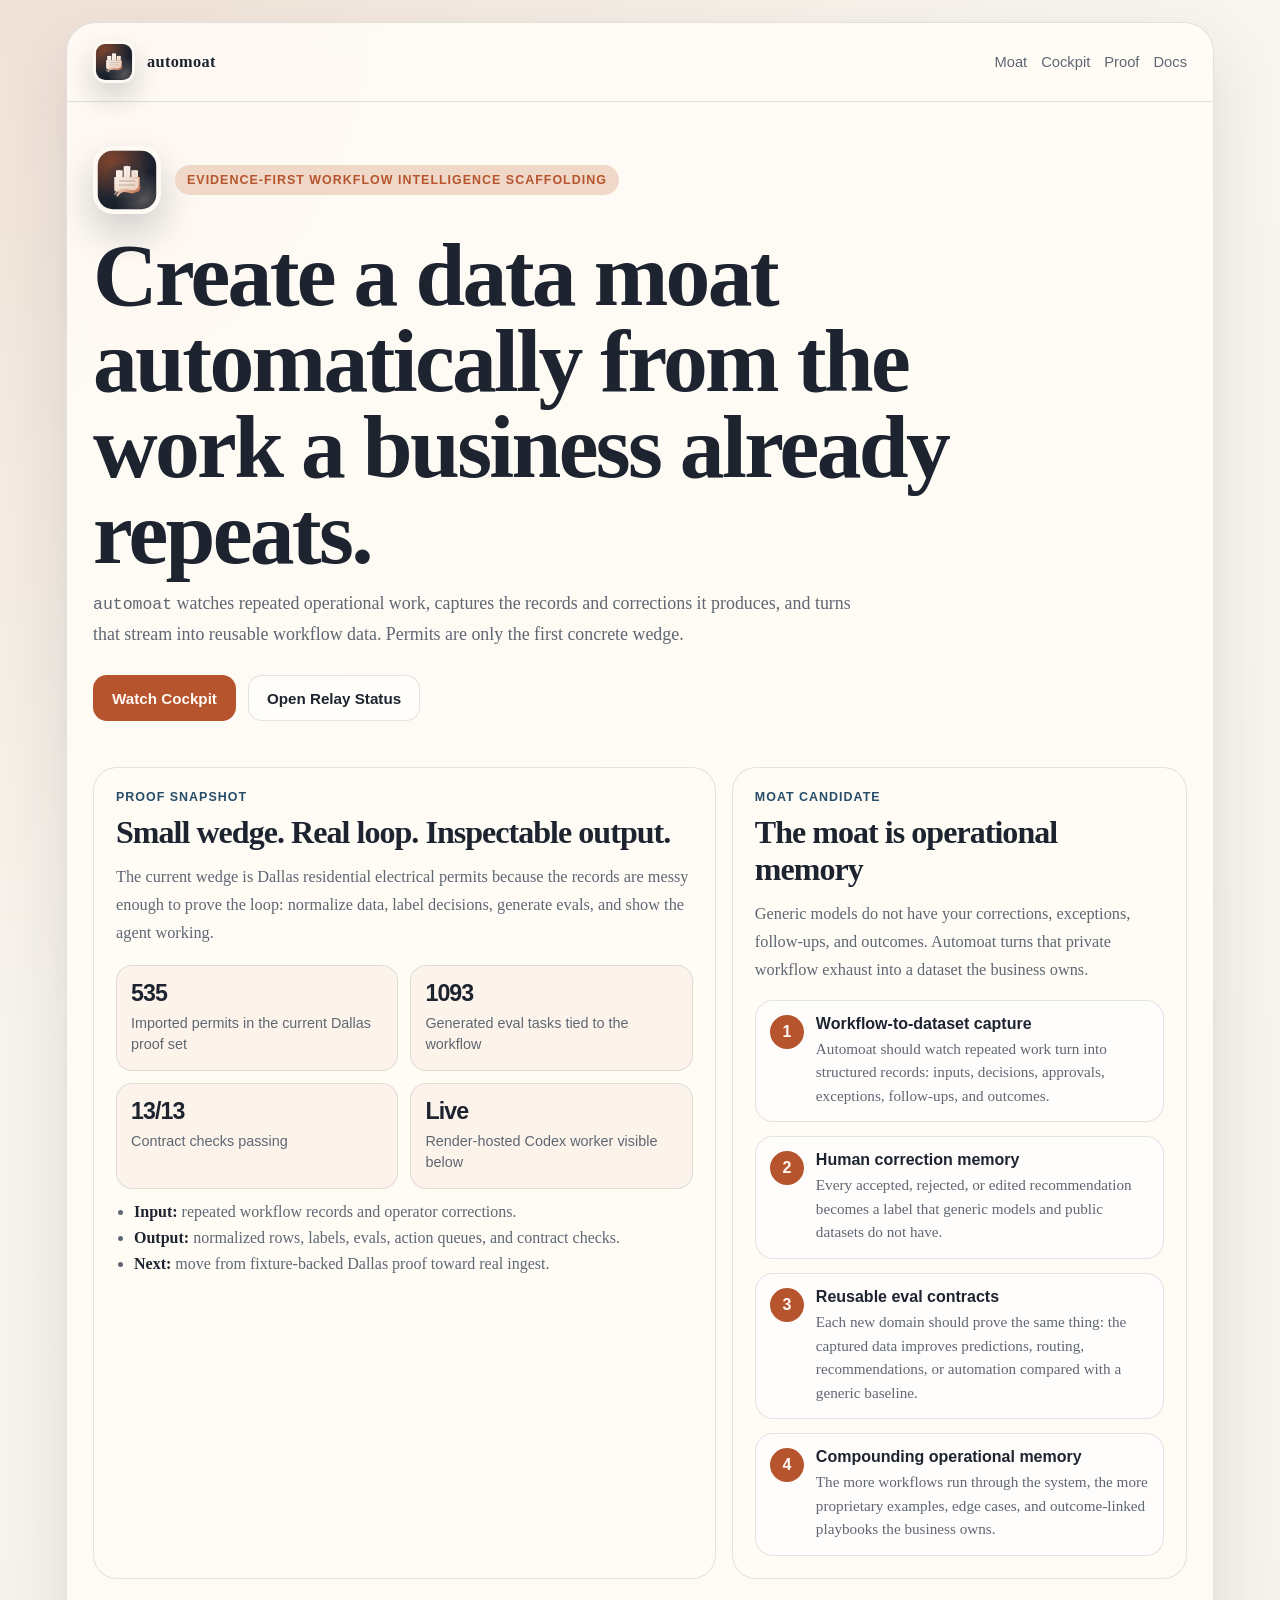
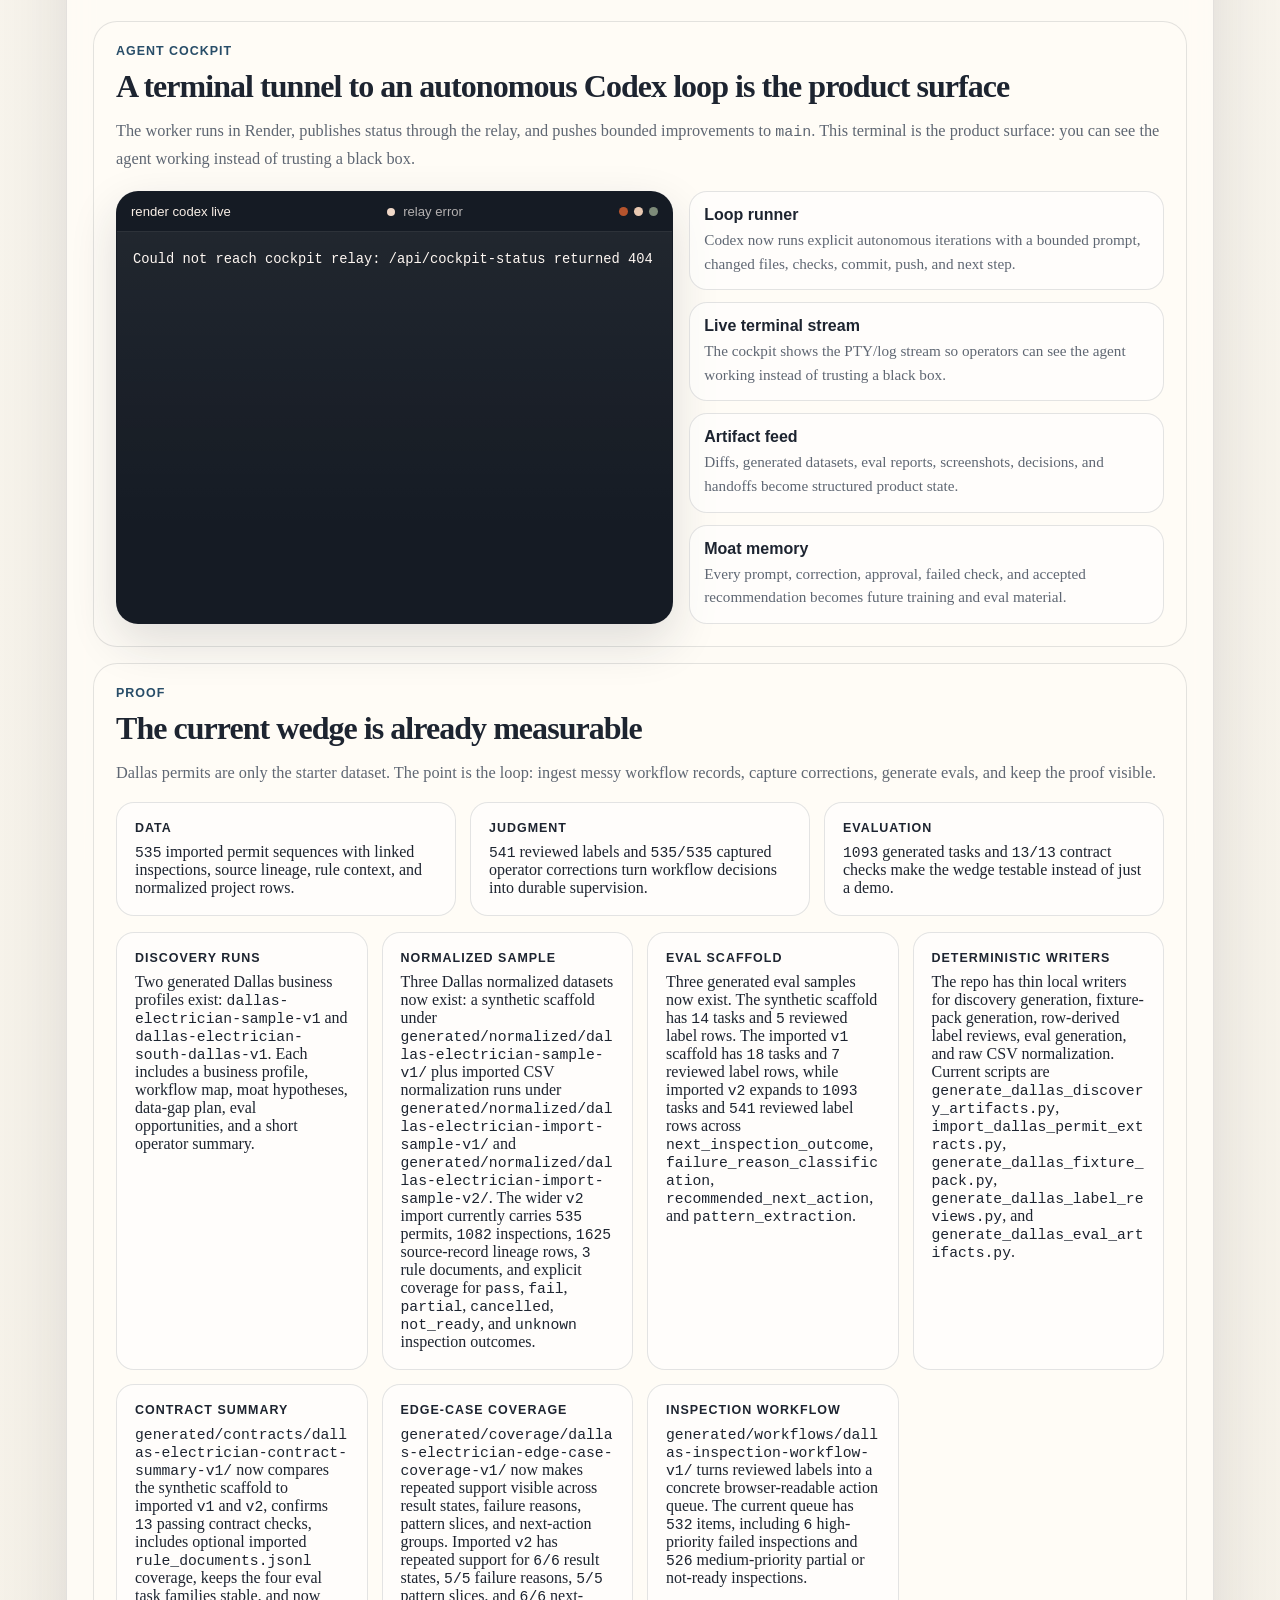
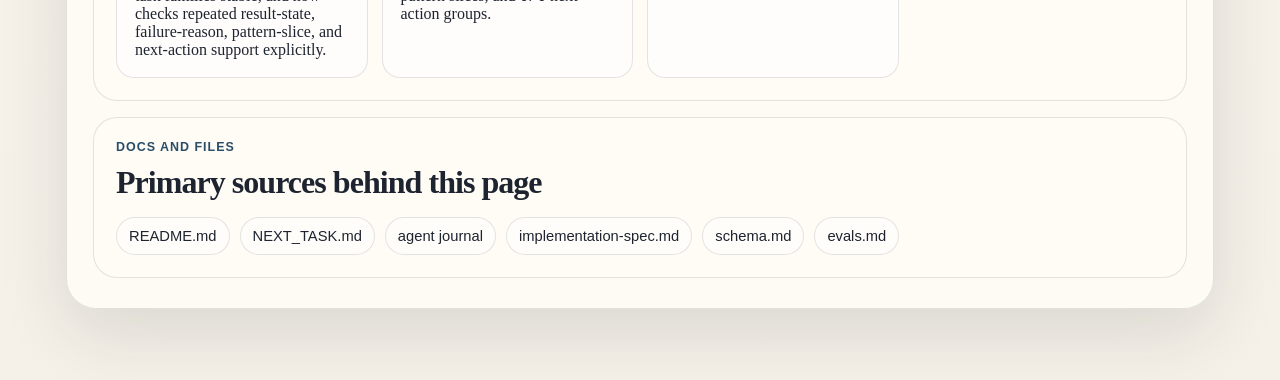
==== index.html @ 53ba3619 "fix: reduce landing page density" ====
<!doctype html>
<html lang="en">
  <head>
    <meta charset="utf-8" />
    <meta name="viewport" content="width=device-width, initial-scale=1" />
    <title>automoat</title>
    <style>
      :root {
        --bg: #f5f1e8;
        --paper: rgba(255, 252, 246, 0.88);
        --paper-strong: rgba(255, 252, 246, 0.96);
        --ink: #1d2430;
        --muted: #5f6773;
        --line: rgba(29, 36, 48, 0.12);
        --accent: #b6542d;
        --accent-soft: #f0d8c8;
        --accent-2: #284d68;
        --good: #2f6b46;
        --warn: #8c5a16;
        --shadow: 0 24px 70px rgba(29, 36, 48, 0.12);
      }

      * {
        box-sizing: border-box;
      }

      html {
        scroll-behavior: smooth;
      }

      body {
        margin: 0;
        font-family: "Iowan Old Style", "Palatino Linotype", "Book Antiqua", Georgia, serif;
        color: var(--ink);
        background:
          radial-gradient(circle at top left, rgba(182, 84, 45, 0.12), transparent 28%),
          linear-gradient(180deg, #f9f6ef 0%, var(--bg) 100%);
      }

      a {
        color: inherit;
      }

      img {
        max-width: 100%;
      }

      main {
        max-width: 1180px;
        margin: 0 auto;
        padding: 22px 16px 72px;
      }

      .shell {
        overflow: hidden;
        border: 1px solid var(--line);
        border-radius: 30px;
        background: var(--paper);
        box-shadow: var(--shadow);
        backdrop-filter: blur(14px);
      }

      .nav,
      .hero,
      .content {
        padding-left: 26px;
        padding-right: 26px;
      }

      .nav {
        display: flex;
        align-items: center;
        justify-content: space-between;
        gap: 16px;
        padding-top: 18px;
        padding-bottom: 18px;
        border-bottom: 1px solid var(--line);
      }

      .brand {
        display: flex;
        align-items: center;
        gap: 12px;
        min-width: 0;
        text-decoration: none;
      }

      .brand-logo {
        width: 42px;
        height: 42px;
        flex: 0 0 auto;
        border-radius: 13px;
        box-shadow: 0 14px 30px rgba(8, 16, 25, 0.18);
      }

      .brand-name {
        font-size: 1.02rem;
        font-weight: 700;
        letter-spacing: 0.02em;
      }

      .nav-links {
        display: flex;
        flex-wrap: wrap;
        gap: 14px;
        font-family: "Helvetica Neue", Arial, sans-serif;
        font-size: 0.92rem;
        color: var(--muted);
      }

      .nav-links a {
        text-decoration: none;
      }

      .hero {
        padding-top: 44px;
        padding-bottom: 26px;
      }

      .hero-brand {
        display: flex;
        align-items: center;
        gap: 14px;
        flex-wrap: wrap;
      }

      .hero-logo {
        width: 68px;
        height: 68px;
        flex: 0 0 auto;
        border-radius: 20px;
        box-shadow: 0 18px 42px rgba(8, 16, 25, 0.2);
      }

      .eyebrow {
        display: inline-flex;
        align-items: center;
        gap: 10px;
        padding: 8px 12px;
        border-radius: 999px;
        background: var(--accent-soft);
        color: var(--accent);
        font-family: "Helvetica Neue", Arial, sans-serif;
        font-size: 0.78rem;
        font-weight: 700;
        letter-spacing: 0.08em;
        text-transform: uppercase;
      }

      h1,
      h2,
      h3 {
        margin: 0;
        letter-spacing: -0.03em;
      }

      h1 {
        max-width: 920px;
        margin-top: 18px;
        font-size: clamp(3rem, 7vw, 6rem);
        line-height: 0.96;
      }

      h2 {
        font-size: 2rem;
      }

      h3 {
        font-size: 1.08rem;
        font-family: "Helvetica Neue", Arial, sans-serif;
      }

      p {
        margin: 12px 0 0;
        color: var(--muted);
        line-height: 1.7;
        font-size: 1.02rem;
      }

      .hero-copy {
        max-width: 760px;
        font-size: 1.12rem;
      }

      .hero-actions {
        display: flex;
        flex-wrap: wrap;
        gap: 12px;
        margin-top: 26px;
      }

      .button {
        display: inline-flex;
        align-items: center;
        justify-content: center;
        min-height: 46px;
        padding: 0 18px;
        border-radius: 14px;
        border: 1px solid transparent;
        text-decoration: none;
        font-family: "Helvetica Neue", Arial, sans-serif;
        font-size: 0.95rem;
        font-weight: 700;
      }

      .button-primary {
        background: var(--accent);
        color: #fff8f3;
      }

      .button-secondary {
        border-color: var(--line);
        background: rgba(255, 255, 255, 0.52);
        color: var(--ink);
      }

      .hero-grid,
      .grid {
        display: grid;
        gap: 16px;
      }

      .hero-grid {
        margin-top: 30px;
        grid-template-columns: minmax(0, 1.3fr) minmax(320px, 0.95fr);
      }

      .content {
        padding-bottom: 30px;
      }

      .section {
        margin-top: 16px;
        padding: 22px;
        border: 1px solid var(--line);
        border-radius: 24px;
        background: var(--paper-strong);
      }

      .section-header {
        display: flex;
        align-items: center;
        justify-content: space-between;
        gap: 12px;
        margin-bottom: 10px;
        min-width: 0;
      }

      .kicker {
        color: var(--accent-2);
        font-family: "Helvetica Neue", Arial, sans-serif;
        font-size: 0.78rem;
        font-weight: 700;
        letter-spacing: 0.08em;
        text-transform: uppercase;
      }

      .grid {
        grid-template-columns: repeat(auto-fit, minmax(220px, 1fr));
      }

      .card,
      .timeline-item,
      .doc-pill {
        border: 1px solid var(--line);
        background: rgba(255, 255, 255, 0.54);
      }

      .card {
        padding: 18px;
        border-radius: 18px;
      }

      .metric-grid {
        display: grid;
        gap: 12px;
        grid-template-columns: repeat(2, minmax(0, 1fr));
        margin-top: 18px;
      }

      .metric {
        padding: 14px;
        border: 1px solid var(--line);
        border-radius: 16px;
        background: rgba(240, 216, 200, 0.24);
        min-width: 0;
      }

      .metric-value {
        font-family: "Helvetica Neue", Arial, sans-serif;
        font-size: 1.45rem;
        font-weight: 700;
        letter-spacing: -0.04em;
      }

      .metric-label {
        margin-top: 6px;
        color: var(--muted);
        font-family: "Helvetica Neue", Arial, sans-serif;
        font-size: 0.9rem;
        line-height: 1.5;
      }

      .status-list,
      ul {
        margin: 14px 0 0;
        padding-left: 18px;
        color: var(--muted);
      }

      li + li {
        margin-top: 8px;
      }

      .status-list strong,
      .timeline-item strong,
      .artifact-label {
        color: var(--ink);
      }

      .artifact-grid,
      .moat-grid,
      .truth-grid {
        display: grid;
        gap: 14px;
        grid-template-columns: repeat(auto-fit, minmax(240px, 1fr));
        margin-top: 16px;
      }

      .moat-grid {
        grid-template-columns: 1fr;
      }

      .moat-card {
        display: grid;
        grid-template-columns: 34px minmax(0, 1fr);
        gap: 12px;
        padding: 14px;
        border: 1px solid var(--line);
        border-radius: 18px;
        background: rgba(255, 255, 255, 0.56);
      }

      .moat-index {
        display: inline-flex;
        align-items: center;
        justify-content: center;
        width: 34px;
        height: 34px;
        border-radius: 999px;
        background: var(--accent);
        color: #fff8f3;
        font-family: "Helvetica Neue", Arial, sans-serif;
        font-weight: 700;
      }

      .moat-card strong {
        display: block;
        font-family: "Helvetica Neue", Arial, sans-serif;
      }

      .moat-card p {
        margin-top: 4px;
        font-size: 0.95rem;
        line-height: 1.55;
      }

      .cockpit-layout {
        display: grid;
        grid-template-columns: minmax(0, 1.08fr) minmax(280px, 0.92fr);
        gap: 16px;
        margin-top: 18px;
      }

      .terminal-panel {
        overflow: hidden;
        border: 1px solid rgba(29, 36, 48, 0.18);
        border-radius: 22px;
        background: #151b24;
        box-shadow: 0 18px 48px rgba(29, 36, 48, 0.14);
      }

      .terminal-bar {
        display: flex;
        align-items: center;
        justify-content: space-between;
        gap: 12px;
        padding: 12px 14px;
        border-bottom: 1px solid rgba(255, 248, 243, 0.1);
        color: #f8eee6;
        font-family: "Helvetica Neue", Arial, sans-serif;
        font-size: 0.82rem;
      }

      .terminal-dots {
        display: inline-flex;
        gap: 6px;
      }

      .terminal-dots span {
        width: 9px;
        height: 9px;
        border-radius: 999px;
        background: var(--accent);
      }

      .terminal-dots span:nth-child(2) {
        background: #e9c9b2;
      }

      .terminal-dots span:nth-child(3) {
        background: #7d8b79;
      }

      .terminal-meta {
        display: inline-flex;
        align-items: center;
        gap: 8px;
        min-width: 0;
        color: rgba(255, 248, 243, 0.68);
        white-space: nowrap;
      }

      .terminal-live-dot {
        width: 8px;
        height: 8px;
        border-radius: 999px;
        background: #f0d8c8;
        box-shadow: 0 0 0 rgba(240, 216, 200, 0.52);
        animation: terminalPulse 1.3s ease-in-out infinite;
      }

      @keyframes terminalPulse {
        0%,
        100% {
          opacity: 0.52;
          box-shadow: 0 0 0 0 rgba(240, 216, 200, 0.38);
        }
        50% {
          opacity: 1;
          box-shadow: 0 0 0 8px rgba(240, 216, 200, 0);
        }
      }

      .terminal-body {
        padding: 16px;
        color: #fff8f3;
        font-family: "SFMono-Regular", Menlo, Consolas, monospace;
        font-size: 0.86rem;
        line-height: 1.7;
      }

      .terminal-body-live {
        box-sizing: border-box;
        display: block;
        width: 100%;
        min-height: 300px;
        max-height: 360px;
        margin: 0;
        overflow: auto;
        border: 0;
        background:
          linear-gradient(180deg, rgba(255, 248, 243, 0.05), rgba(255, 248, 243, 0)),
          #151b24;
        white-space: pre-wrap;
      }

      .terminal-line {
        display: block;
        overflow-wrap: anywhere;
      }

      .terminal-line.dim {
        color: rgba(255, 248, 243, 0.62);
      }

      .terminal-line.good {
        color: #f0d8c8;
      }

      .cockpit-list {
        display: grid;
        gap: 12px;
      }

      .cockpit-step {
        padding: 14px;
        border: 1px solid var(--line);
        border-radius: 18px;
        background: rgba(255, 255, 255, 0.56);
        min-width: 0;
      }

      .cockpit-step strong {
        display: block;
        font-family: "Helvetica Neue", Arial, sans-serif;
      }

      .cockpit-step p {
        margin-top: 4px;
        font-size: 0.95rem;
        line-height: 1.55;
      }

      .status-strip {
        display: flex;
        flex-wrap: wrap;
        gap: 8px;
        margin-top: 16px;
      }

      .status-pill {
        display: inline-flex;
        align-items: center;
        padding: 8px 10px;
        border: 1px solid var(--line);
        border-radius: 999px;
        background: rgba(240, 216, 200, 0.28);
        color: var(--accent-2);
        text-decoration: none;
        font-family: "Helvetica Neue", Arial, sans-serif;
        font-size: 0.82rem;
        font-weight: 700;
      }

      .bridge-panel {
        margin-top: 18px;
        overflow: hidden;
        border: 1px solid var(--line);
        border-radius: 22px;
        background: rgba(255, 255, 255, 0.64);
        box-shadow: 0 18px 48px rgba(29, 36, 48, 0.08);
      }

      .bridge-panel-featured {
        margin-top: 24px;
        border-color: rgba(182, 84, 45, 0.28);
        background:
          linear-gradient(135deg, rgba(255, 252, 246, 0.94), rgba(240, 216, 200, 0.52)),
          var(--paper-strong);
      }

      .bridge-header {
        display: flex;
        align-items: flex-start;
        justify-content: space-between;
        gap: 14px;
        padding: 16px;
        border-bottom: 1px solid var(--line);
      }

      .bridge-header h3 {
        margin: 4px 0 0;
        color: var(--ink);
        font-size: 1.35rem;
      }

      .bridge-header p {
        margin-top: 6px;
        font-size: 0.95rem;
      }

      .bridge-url {
        flex: 0 0 auto;
        color: var(--accent);
        font-family: "Helvetica Neue", Arial, sans-serif;
        font-size: 0.86rem;
        font-weight: 700;
        overflow-wrap: anywhere;
        text-decoration: none;
      }

      .bridge-url:hover {
        text-decoration: underline;
      }

      .bridge-metrics {
        display: grid;
        grid-template-columns: repeat(auto-fit, minmax(118px, 1fr));
        gap: 10px;
        padding: 16px;
      }

      .bridge-metric {
        min-width: 0;
        padding: 12px;
        border: 1px solid var(--line);
        border-radius: 16px;
        background: rgba(240, 216, 200, 0.24);
      }

      .bridge-metric strong {
        display: block;
        color: var(--ink);
        font-family: "Helvetica Neue", Arial, sans-serif;
        font-size: 1.05rem;
        overflow-wrap: anywhere;
      }

      .bridge-metric span {
        display: block;
        margin-top: 4px;
        color: var(--muted);
        font-family: "Helvetica Neue", Arial, sans-serif;
        font-size: 0.78rem;
      }

      .bridge-log {
        max-height: 320px;
        margin: 0 16px 16px;
        overflow: auto;
        border-radius: 18px;
        background: #151b24;
        color: #fff8f3;
        padding: 14px;
        white-space: pre-wrap;
        font-family: "SFMono-Regular", Menlo, Consolas, monospace;
        font-size: 0.78rem;
        line-height: 1.55;
      }

      .bridge-panel-featured .bridge-log {
        max-height: 220px;
      }

      .artifact-card {
        padding: 18px;
        border: 1px solid var(--line);
        border-radius: 18px;
        background: rgba(255, 255, 255, 0.6);
        min-width: 0;
      }

      .artifact-label {
        display: block;
        margin-bottom: 8px;
        font-family: "Helvetica Neue", Arial, sans-serif;
        font-size: 0.78rem;
        font-weight: 700;
        letter-spacing: 0.08em;
        text-transform: uppercase;
      }

      .timeline {
        display: grid;
        gap: 12px;
        margin-top: 16px;
      }

      .timeline-item {
        padding: 16px;
        border-radius: 18px;
        min-width: 0;
      }

      .timeline-meta {
        color: var(--accent);
        font-family: "Helvetica Neue", Arial, sans-serif;
        font-size: 0.78rem;
        font-weight: 700;
        letter-spacing: 0.08em;
        text-transform: uppercase;
      }

      .truth {
        padding: 18px;
        border-radius: 18px;
        border: 1px solid var(--line);
        min-width: 0;
      }

      .truth.good {
        background: rgba(47, 107, 70, 0.08);
      }

      .truth.warn {
        background: rgba(140, 90, 22, 0.08);
      }

      .truth h3 {
        color: var(--ink);
      }

      .doc-list {
        display: flex;
        flex-wrap: wrap;
        gap: 10px;
        margin-top: 16px;
      }

      .doc-list .doc-pill:nth-child(n + 7) {
        display: none;
      }

      .doc-pill {
        display: inline-flex;
        align-items: center;
        padding: 10px 12px;
        border-radius: 999px;
        text-decoration: none;
        font-family: "Helvetica Neue", Arial, sans-serif;
        font-size: 0.92rem;
      }

      .footer-note {
        margin-top: 14px;
        font-family: "Helvetica Neue", Arial, sans-serif;
        font-size: 0.9rem;
      }

      code {
        font-family: "SFMono-Regular", Menlo, Consolas, monospace;
        font-size: 0.92em;
        overflow-wrap: anywhere;
      }

      @media (max-width: 920px) {
        .hero-grid {
          grid-template-columns: 1fr;
        }
      }

      @media (max-width: 720px) {
        main {
          padding: 0 0 36px;
        }

        .shell {
          min-height: 100vh;
          border-right: 0;
          border-left: 0;
          border-radius: 0;
        }

        .nav,
        .hero,
        .content {
          padding-left: 16px;
          padding-right: 16px;
        }

        .section,
        .card,
        .artifact-card,
        .cockpit-step,
        .terminal-panel,
        .bridge-panel,
        .timeline-item,
        .truth,
        .metric {
          border-radius: 18px;
        }

        .nav {
          align-items: flex-start;
          flex-direction: column;
          gap: 14px;
          padding-top: 14px;
          padding-bottom: 12px;
        }

        .brand-logo {
          width: 40px;
          height: 40px;
          border-radius: 12px;
        }

        .nav-links {
          width: 100%;
          flex-wrap: nowrap;
          gap: 8px;
          overflow-x: auto;
          padding-bottom: 3px;
          scrollbar-width: none;
          -webkit-overflow-scrolling: touch;
        }

        .nav-links::-webkit-scrollbar {
          display: none;
        }

        .nav-links a {
          flex: 0 0 auto;
          padding: 8px 10px;
          border: 1px solid var(--line);
          border-radius: 999px;
          background: rgba(255, 255, 255, 0.48);
          font-size: 0.82rem;
        }

        .hero {
          padding-top: 26px;
          padding-bottom: 12px;
        }

        .hero-brand {
          gap: 12px;
        }

        .hero-logo {
          width: 54px;
          height: 54px;
          border-radius: 16px;
        }

        .eyebrow {
          max-width: calc(100% - 66px);
          padding: 7px 10px;
          border-radius: 14px;
          font-size: 0.68rem;
          letter-spacing: 0.06em;
          line-height: 1.4;
        }

        h1 {
          font-size: 2.65rem;
          line-height: 0.98;
        }

        h2 {
          font-size: 1.55rem;
          line-height: 1.08;
        }

        p,
        .hero-copy {
          font-size: 0.98rem;
          line-height: 1.62;
        }

        .hero-actions {
          flex-direction: column;
        }

        .button {
          width: 100%;
          min-height: 48px;
        }

        .section {
          margin-top: 12px;
          padding: 16px;
        }

        .section-header {
          align-items: flex-start;
          flex-direction: column;
        }

        .grid,
        .artifact-grid,
        .moat-grid,
        .truth-grid {
          grid-template-columns: minmax(0, 1fr);
        }

        .moat-card {
          grid-template-columns: 30px minmax(0, 1fr);
          gap: 10px;
          padding: 12px;
        }

        .moat-index {
          width: 30px;
          height: 30px;
        }

        .cockpit-layout {
          grid-template-columns: 1fr;
        }

        .terminal-body {
          font-size: 0.78rem;
        }

        .bridge-header {
          flex-direction: column;
        }

        .bridge-url {
          flex: 1 1 auto;
        }

        .bridge-metrics {
          grid-template-columns: repeat(2, minmax(0, 1fr));
        }

        .metric-grid {
          grid-template-columns: 1fr;
        }

        .doc-list {
          display: grid;
          grid-template-columns: 1fr;
        }

        .doc-pill {
          justify-content: center;
          border-radius: 14px;
          overflow-wrap: anywhere;
          text-align: center;
        }
      }

      @media (max-width: 420px) {
        .nav,
        .hero,
        .content {
          padding-left: 12px;
          padding-right: 12px;
        }

        h1 {
          font-size: 2.25rem;
        }

        .hero-logo {
          width: 48px;
          height: 48px;
          border-radius: 14px;
        }

        .eyebrow {
          max-width: calc(100% - 60px);
        }

        .card,
        .artifact-card,
        .cockpit-step,
        .bridge-header,
        .bridge-metric,
        .timeline-item,
        .truth,
        .metric {
          padding: 14px;
        }

        .bridge-metrics {
          grid-template-columns: 1fr;
          padding: 14px;
        }

        .bridge-log {
          margin-right: 14px;
          margin-left: 14px;
        }
      }
    </style>
  </head>
  <body>
    <main>
      <div class="shell">
        <div class="nav">
          <a class="brand" href="#" aria-label="automoat home">
            <img class="brand-logo" src="assets/automoat-icon.svg" alt="" aria-hidden="true" />
            <div class="brand-name">automoat</div>
          </a>
          <div class="nav-links">
            <a href="#moat">Moat</a>
            <a href="#cockpit">Cockpit</a>
            <a href="#proof">Proof</a>
            <a href="#docs">Docs</a>
          </div>
        </div>

        <div class="hero">
          <div class="hero-brand">
            <img class="hero-logo" src="assets/automoat-icon.svg" alt="" aria-hidden="true" />
            <div class="eyebrow">Evidence-first workflow intelligence scaffolding</div>
          </div>
          <h1>Create a data moat automatically from the work a business already repeats.</h1>
          <p class="hero-copy">
            <code>automoat</code> watches repeated operational work, captures the records and
            corrections it produces, and turns that stream into reusable workflow data. Permits are
            only the first concrete wedge.
          </p>
          <div class="hero-actions">
            <a class="button button-primary" href="#cockpit">Watch Cockpit</a>
            <a class="button button-secondary" href="/api/cockpit-status">Open Relay Status</a>
          </div>

          <div class="hero-grid">
            <div class="section" id="state">
              <div class="section-header">
                <div class="kicker">Proof Snapshot</div>
              </div>
              <h2>Small wedge. Real loop. Inspectable output.</h2>
              <p>
                The current wedge is Dallas residential electrical permits because the records are
                messy enough to prove the loop: normalize data, label decisions, generate evals, and
                show the agent working.
              </p>
              <div class="metric-grid">
                <div class="metric">
                  <div class="metric-value">535</div>
                  <div class="metric-label">Imported permits in the current Dallas proof set</div>
                </div>
                <div class="metric">
                  <div class="metric-value">1093</div>
                  <div class="metric-label">Generated eval tasks tied to the workflow</div>
                </div>
                <div class="metric">
                  <div class="metric-value">13/13</div>
                  <div class="metric-label">Contract checks passing</div>
                </div>
                <div class="metric">
                  <div class="metric-value">Live</div>
                  <div class="metric-label">Render-hosted Codex worker visible below</div>
                </div>
              </div>
              <ul class="status-list">
                <li><strong>Input:</strong> repeated workflow records and operator corrections.</li>
                <li><strong>Output:</strong> normalized rows, labels, evals, action queues, and contract checks.</li>
                <li><strong>Next:</strong> move from fixture-backed Dallas proof toward real ingest.</li>
              </ul>
            </div>

            <div class="section" id="moat">
              <div class="section-header">
                <div class="kicker">Moat Candidate</div>
              </div>
              <h2>The moat is operational memory</h2>
              <p>
                Generic models do not have your corrections, exceptions, follow-ups, and outcomes.
                Automoat turns that private workflow exhaust into a dataset the business owns.
              </p>
              <div class="moat-grid">
                <div class="moat-card">
                  <span class="moat-index">1</span>
                  <div>
                    <strong>Workflow-to-dataset capture</strong>
                    <p>Automoat should watch repeated work turn into structured records: inputs, decisions, approvals, exceptions, follow-ups, and outcomes.</p>
                  </div>
                </div>
                <div class="moat-card">
                  <span class="moat-index">2</span>
                  <div>
                    <strong>Human correction memory</strong>
                    <p>Every accepted, rejected, or edited recommendation becomes a label that generic models and public datasets do not have.</p>
                  </div>
                </div>
                <div class="moat-card">
                  <span class="moat-index">3</span>
                  <div>
                    <strong>Reusable eval contracts</strong>
                    <p>Each new domain should prove the same thing: the captured data improves predictions, routing, recommendations, or automation compared with a generic baseline.</p>
                  </div>
                </div>
                <div class="moat-card">
                  <span class="moat-index">4</span>
                  <div>
                    <strong>Compounding operational memory</strong>
                    <p>The more workflows run through the system, the more proprietary examples, edge cases, and outcome-linked playbooks the business owns.</p>
                  </div>
                </div>
              </div>
            </div>
          </div>
        </div>

        <div class="content">
          <div class="section" id="cockpit">
            <div class="section-header">
              <div class="kicker">Agent Cockpit</div>
            </div>
            <h2>A terminal tunnel to an autonomous Codex loop is the product surface</h2>
            <p>
              The worker runs in Render, publishes status through the relay, and pushes bounded
              improvements to <code>main</code>. This terminal is the product surface: you can see
              the agent working instead of trusting a black box.
            </p>
            <div class="cockpit-layout">
              <div class="terminal-panel" aria-label="Live Codex loop terminal stream">
                <div class="terminal-bar">
                  <span>render codex live</span>
                  <span class="terminal-meta">
                    <span class="terminal-live-dot" aria-hidden="true"></span>
                    <span data-cockpit-terminal-status>connecting</span>
                  </span>
                  <span class="terminal-dots" aria-hidden="true"><span></span><span></span><span></span></span>
                </div>
                <pre class="terminal-body terminal-body-live" data-cockpit-terminal-log aria-live="polite">connecting to Render Codex worker...</pre>
              </div>
              <div class="cockpit-list">
                <div class="cockpit-step">
                  <strong>Loop runner</strong>
                  <p>Codex now runs explicit autonomous iterations with a bounded prompt, changed files, checks, commit, push, and next step.</p>
                </div>
                <div class="cockpit-step">
                  <strong>Live terminal stream</strong>
                  <p>The cockpit shows the PTY/log stream so operators can see the agent working instead of trusting a black box.</p>
                </div>
                <div class="cockpit-step">
                  <strong>Artifact feed</strong>
                  <p>Diffs, generated datasets, eval reports, screenshots, decisions, and handoffs become structured product state.</p>
                </div>
                <div class="cockpit-step">
                  <strong>Moat memory</strong>
                  <p>Every prompt, correction, approval, failed check, and accepted recommendation becomes future training and eval material.</p>
                </div>
              </div>
            </div>
          </div>

          <div class="section" id="proof">
            <div class="section-header">
              <div class="kicker">Proof</div>
            </div>
            <h2>The current wedge is already measurable</h2>
            <p>
              Dallas permits are only the starter dataset. The point is the loop: ingest messy
              workflow records, capture corrections, generate evals, and keep the proof visible.
            </p>
            <div class="artifact-grid">
              <div class="artifact-card">
                <span class="artifact-label">Data</span>
                <code>535</code> imported permit sequences with linked inspections, source lineage,
                rule context, and normalized project rows.
              </div>
              <div class="artifact-card">
                <span class="artifact-label">Judgment</span>
                <code>541</code> reviewed labels and <code>535/535</code> captured operator
                corrections turn workflow decisions into durable supervision.
              </div>
              <div class="artifact-card">
                <span class="artifact-label">Evaluation</span>
                <code>1093</code> generated tasks and <code>13/13</code> contract checks make the
                wedge testable instead of just a demo.
              </div>
            </div>
            <div class="artifact-grid" hidden>
              <div class="artifact-card">
                <span class="artifact-label">Discovery Runs</span>
                Two generated Dallas business profiles exist:
                <code>dallas-electrician-sample-v1</code> and <code>dallas-electrician-south-dallas-v1</code>.
                Each includes a business profile, workflow map, moat hypotheses, data-gap plan,
                eval opportunities, and a short operator summary.
              </div>
              <div class="artifact-card">
                <span class="artifact-label">Normalized Sample</span>
                Three Dallas normalized datasets now exist: a synthetic scaffold under
                <code>generated/normalized/dallas-electrician-sample-v1/</code> plus imported CSV
                normalization runs under <code>generated/normalized/dallas-electrician-import-sample-v1/</code>
                and <code>generated/normalized/dallas-electrician-import-sample-v2/</code>. The wider
                <code>v2</code> import currently carries <code>535</code> permits, <code>1082</code> inspections,
                <code>1625</code> source-record lineage rows, <code>3</code> rule documents, and explicit coverage for
                <code>pass</code>, <code>fail</code>, <code>partial</code>, <code>cancelled</code>,
                <code>not_ready</code>, and <code>unknown</code> inspection outcomes.
              </div>
              <div class="artifact-card">
                <span class="artifact-label">Eval Scaffold</span>
                Three generated eval samples now exist. The synthetic scaffold has <code>14</code>
                tasks and <code>5</code> reviewed label rows. The imported <code>v1</code> scaffold has
                <code>18</code> tasks and <code>7</code> reviewed label rows, while imported <code>v2</code>
                expands to <code>1093</code> tasks and <code>541</code> reviewed label rows across
                <code>next_inspection_outcome</code>, <code>failure_reason_classification</code>,
                <code>recommended_next_action</code>, and <code>pattern_extraction</code>.
              </div>
              <div class="artifact-card">
                <span class="artifact-label">Deterministic Writers</span>
                The repo has thin local writers for discovery generation, fixture-pack generation,
                row-derived label reviews, eval generation, and raw CSV normalization. Current scripts are
                <code>generate_dallas_discovery_artifacts.py</code>,
                <code>import_dallas_permit_extracts.py</code>,
                <code>generate_dallas_fixture_pack.py</code>,
                <code>generate_dallas_label_reviews.py</code>, and
                <code>generate_dallas_eval_artifacts.py</code>.
              </div>
              <div class="artifact-card">
                <span class="artifact-label">Contract Summary</span>
                <code>generated/contracts/dallas-electrician-contract-summary-v1/</code> now compares
                the synthetic scaffold to imported <code>v1</code> and <code>v2</code>, confirms
                <code>13</code> passing contract checks, includes optional imported
                <code>rule_documents.jsonl</code> coverage, keeps the four eval task families stable,
                and now checks repeated result-state, failure-reason, pattern-slice, and next-action support explicitly.
              </div>
              <div class="artifact-card">
                <span class="artifact-label">Edge-Case Coverage</span>
                <code>generated/coverage/dallas-electrician-edge-case-coverage-v1/</code> now makes
                repeated support visible across result states, failure reasons, pattern slices, and
                next-action groups. Imported <code>v2</code> has repeated support for <code>6/6</code>
                result states, <code>5/5</code> failure reasons, <code>5/5</code> pattern slices, and
                <code>6/6</code> next-action groups.
              </div>
              <div class="artifact-card">
                <span class="artifact-label">Inspection Workflow</span>
                <code>generated/workflows/dallas-inspection-workflow-v1/</code> turns reviewed labels into
                a concrete browser-readable action queue. The current queue has <code>532</code> items, including
                <code>6</code> high-priority failed inspections and <code>526</code> medium-priority partial
                or not-ready inspections.
              </div>
            </div>
          </div>

          <div class="section" hidden>
            <div class="section-header">
              <div class="kicker">Latest Signal</div>
            </div>
            <h2>Freshest generated evidence</h2>
            <div class="grid">
              <div class="card">
                <h3>Freshest non-page artifacts</h3>
                <p>
                  The freshest generated data artifacts are
                  <code>generated/contracts/dallas-electrician-contract-summary-v1/summary.md</code>
                  and <code>summary.json</code>, written on June 14, 2026. They compare all three
                  current Dallas scaffolds and confirm that the downstream contract still holds.
                </p>
              </div>
              <div class="card">
                <h3>Coverage thresholds are now enforced</h3>
                <p>
                  The contract summary now promotes the most important coverage expectations into
                  checks: repeated current result states, repeated core failure reasons, repeated pattern
                  slices, and repeated key next-action groups.
                </p>
              </div>
              <div class="card">
                <h3>Imported sample v2 is still the data frontier</h3>
                <p>
                  The widest normalized dataset remains <code>dallas-electrician-import-sample-v2</code>:
                  <code>535</code> permits, <code>1082</code> inspections, <code>3</code> rule documents,
                  <code>1625</code> source-record lineage rows, <code>1093</code> eval tasks, <code>541</code>
                  reviewed label rows, and coverage for
                  <code>cancelled</code>, <code>fail</code>, <code>not_ready</code>, <code>partial</code>,
                  <code>pass</code>, and <code>unknown</code>.
                </p>
              </div>
              <div class="card">
                <h3>Discovery breadth is intentionally small</h3>
                <p>
                  Business-first discovery currently has two generated variants:
                  <code>dallas-electrician-sample-v1</code> and
                  <code>dallas-electrician-south-dallas-v1</code>. That proves the contract can vary
                  by profile, but it is still narrow by design.
                </p>
              </div>
              <div class="card">
                <h3>Coverage now closes the thin spots</h3>
                <p>
                  The edge-case coverage report now shows repeated latest-import support for every
                  current result state, failure reason, pattern slice, and next-action group, including
                  <code>complete_remaining_work|schedule_reinspection</code>.
                </p>
              </div>
              <div class="card">
                <h3>There is now a product-shaped output</h3>
                <p>
                  <code>generated/workflows/dallas-inspection-workflow-v1/index.html</code>
                  shows the first operator-facing workflow: permit, address, contractor, inspection
                  failure context, recommended actions, observed follow-up, and captured operator
                  correction state for <code>535/535</code> queue items.
                </p>
              </div>
            </div>
          </div>

          <div class="section" id="changelog" hidden>
            <div class="section-header">
              <div class="kicker">Build Changelog</div>
            </div>
            <h2>Current build log</h2>
            <div class="timeline">
              <div class="timeline-item">
                <div class="timeline-meta">2026-06-14</div>
                <p>
                  Widened imported <code>v2</code> with <code>ELZ-2026-0736</code>, one more Dallas electrical repair sequence that
                  repeats the hexatriacontarecentafoil-bracket incomplete-work repair path, captured the matching accepted operator
                  correction, and regenerated the normalized, fixture, eval, coverage, contract, and
                  workflow artifacts. The latest scaffold now has <code>535</code> permits,
                  <code>1082</code> inspections, <code>1093</code> eval tasks, <code>541</code> reviewed label
                  rows, <code>1625</code> source lineage rows, and repeated support for
                  <code>6/6</code> next-action groups.
                </p>
              </div>
              <div class="timeline-item">
                <div class="timeline-meta">2026-05-17</div>
                <p>
                  Added <code>scripts/generate_dallas_inspection_workflow.py</code> and generated
                  <code>generated/workflows/dallas-inspection-workflow-v1/</code>. The workflow turns
                  reviewed Dallas inspection labels into a <code>13</code>-item action queue with
                  priority, address, contractor, trigger inspection, recommended actions, and observed
                  follow-up fields, plus a static <code>index.html</code> page that can be opened locally.
                </p>
              </div>
              <div class="timeline-item">
                <div class="timeline-meta">2026-05-17</div>
                <p>
                  Promoted the main edge-case coverage expectations into
                  <code>scripts/generate_dallas_contract_summary.py</code>. The generated contract summary
                  now passes <code>13/13</code> checks, including repeated current result-state support,
                  repeated core failure-reason support, and repeated key next-action support for the latest
                  imported Dallas scaffold.
                </p>
              </div>
              <div class="timeline-item">
                <div class="timeline-meta">2026-05-17</div>
                <p>
                  Added <code>scripts/generate_dallas_edge_case_coverage.py</code> and generated
                  <code>generated/coverage/dallas-electrician-edge-case-coverage-v1/</code>. The report
                  makes repeated support visible across result states, failure reasons, pattern slices,
                  and next-action groups; latest imported <code>v2</code> now shows repeated support for
                  <code>6/6</code> result states, <code>5/5</code> failure reasons,
                  <code>5/5</code> pattern slices, and <code>6/6</code> next-action groups after the
                  May 23 fixture-widening pass.
                </p>
              </div>
              <div class="timeline-item">
                <div class="timeline-meta">2026-05-17</div>
                <p>
                  Widened imported <code>v2</code> with three more Dallas electrician permit sequences:
                  a repeated cancelled/unknown remodel-final path and two repeated service-release failures
                  around panel and disconnect corrections. Regenerated the normalized, fixture, eval, and
                  contract-summary artifacts. Imported <code>v2</code> now carries <code>13</code> permits,
                  <code>38</code> inspections, <code>49</code> eval tasks, <code>19</code> reviewed label rows,
                  <code>5</code> repeated pattern slices, and <code>5</code> repeated next-action groups while
                  the shared contract remains <code>10/10</code>.
                </p>
              </div>
              <div class="timeline-item">
                <div class="timeline-meta">2026-05-10</div>
                <p>
                  Widened imported <code>v2</code> again with one repeated service-release sequence and one
                  repeated access-blocked final sequence, tightened the importer and next-action hinting so
                  access labels no longer come from accidental <code>panel schedule</code> matches, and
                  regenerated the normalized, fixture, eval, and contract-summary artifacts. Imported
                  <code>v2</code> now carries <code>10</code> permits, <code>28</code> inspections,
                  <code>37</code> eval tasks, <code>15</code> reviewed label rows, and a real repeated
                  <code>ensure_site_access|schedule_reinspection</code> next-action group.
                </p>
              </div>
              <div class="timeline-item">
                <div class="timeline-meta">2026-04-26</div>
                <p>
                  Widened imported <code>v2</code> with three more Dallas electrician permit sequences,
                  regenerated the normalized, fixture, eval, and contract-summary artifacts, and pushed
                  recurring remodel, new-install, and repair pattern slices to <code>2</code>-permit support
                  each. The shared contract now passes <code>10/10</code> checks and makes repeated support explicit.
                </p>
              </div>
              <div class="timeline-item">
                <div class="timeline-meta">2026-04-26</div>
                <p>
                  Refreshed <code>generated/landing.html</code> against the actual April 26 artifact set:
                  the page now leads with the contract summary, keeps the product framing broad, corrects the
                  imported <code>v2</code> lineage and rule-document counts, and points the next-step language
                  at the real remaining gap instead of inventing broader progress.
                </p>
              </div>
              <div class="timeline-item">
                <div class="timeline-meta">2026-04-26</div>
                <p>
                  Extended <code>scripts/import_dallas_permit_extracts.py</code> so imported Dallas
                  samples can optionally normalize <code>rule_documents.csv</code> into
                  <code>rule_documents.jsonl</code> plus matching source-lineage rows. Added Dallas
                  electrical rule fixtures to imported <code>v1</code> and <code>v2</code>, then
                  regenerated the contract summary so the rules path is now checked explicitly.
                </p>
              </div>
              <div class="timeline-item">
                <div class="timeline-meta">2026-04-26</div>
                <p>
                  The unattended loop exposed a failure-propagation bug in the supervisor path:
                  failed child sessions were breaking inner work but still returning success to the day loop,
                  so the next runtime hardening step is to make that path fail closed instead of spinning.
                </p>
              </div>
              <div class="timeline-item">
                <div class="timeline-meta">2026-04-26</div>
                <p>
                  Added <code>scripts/generate_dallas_contract_summary.py</code> and generated
                  <code>generated/contracts/dallas-electrician-contract-summary-v1/</code>, making the
                  shared synthetic-versus-imported Dallas contract explicit. That contract is now
                  broadened by the imported rule-document path; the next gap is now repeated support for the remaining service-release and access-heavy edge cases.
                </p>
              </div>
              <div class="timeline-item">
                <div class="timeline-meta">2026-04-26</div>
                <p>
                  Refreshed <code>generated/landing.html</code> again so it reflects the current repo
                  state after the contract summary landed: three normalized dataset paths, two discovery
                  variants, three eval scaffolds, exact task and reviewed-label counts, and the real
                  remaining normalization gap instead of stale pre-summary language.
                </p>
              </div>
              <div class="timeline-item">
                <div class="timeline-meta">2026-04-26</div>
                <p>
                  Added <code>generated/raw/dallas-electrician-import-sample-v2/</code> and generated
                  <code>normalized</code>, <code>fixtures</code>, and <code>evals</code> <code>-v2</code>
                  artifacts from it, widening the Dallas importer coverage to include
                  <code>pass</code>, <code>fail</code>, <code>partial</code>, <code>cancelled</code>,
                  <code>not_ready</code>, and <code>unknown</code> inspection outcomes while keeping the
                  downstream contracts stable.
                </p>
              </div>
              <div class="timeline-item">
                <div class="timeline-meta">2026-04-26</div>
                <p>
                  Updated <code>generated/landing.html</code> to act as a truthful landing page and
                  changelog for the repo's current state: broad product framing, exact Dallas artifact counts,
                  and explicit statements about what is still only scaffolding.
                </p>
              </div>
              <div class="timeline-item">
                <div class="timeline-meta">2026-04-26</div>
                <p>
                  Added <code>scripts/import_dallas_permit_extracts.py</code> plus
                  <code>generated/raw/dallas-electrician-import-sample-v1/</code>, generated
                  <code>generated/normalized/dallas-electrician-import-sample-v1/</code>, and
                  proved that the imported sample can flow through
                  <code>generated/fixtures/dallas-electrician-import-sequences-v1/</code> and
                  <code>generated/evals/dallas-electrician-import-sample-v1/</code> without changing
                  the downstream Dallas contracts.
                </p>
              </div>
              <div class="timeline-item">
                <div class="timeline-meta">2026-04-26</div>
                <p>
                  Added batch discovery generation in <code>scripts/generate_dallas_discovery_artifacts.py</code>,
                  created <code>generated/intake/dallas-electrician-south-dallas-v1/intake.json</code>,
                  and generated a second Dallas discovery run focused on older-home South Dallas and Oak Cliff work.
                </p>
              </div>
              <div class="timeline-item">
                <div class="timeline-meta">2026-04-25</div>
                <p>
                  Finished the row-backed path for reviewed supervision by adding
                  <code>scripts/generate_dallas_label_reviews.py</code> and wiring
                  <code>scripts/generate_dallas_eval_artifacts.py</code> to emit
                  <code>generated/evals/dallas-electrician-sample-v1/label_reviews.json</code>
                  directly from normalized rows.
                </p>
              </div>
              <div class="timeline-item">
                <div class="timeline-meta">2026-04-25</div>
                <p>
                  Added <code>generated/normalized/dallas-electrician-sample-v1/</code> plus
                  <code>scripts/generate_dallas_fixture_pack.py</code>, so the reusable Dallas
                  fixture pack is generated from row-shaped permit and inspection records instead of
                  hand-maintained JSON sequences.
                </p>
              </div>
              <div class="timeline-item">
                <div class="timeline-meta">2026-04-25</div>
                <p>
                  Added deterministic discovery and eval writers, along with the first generated
                  discovery and eval sample directories, so the repo could produce its key MVP
                  artifacts from structured inputs rather than prose alone.
                </p>
              </div>
              <div class="timeline-item">
                <div class="timeline-meta">2026-04-25</div>
                <p>
                  Locked the first implementation wedge to Dallas residential electrical permits
                  and inspections and wrote the supporting spec, schema, eval, and discovery contract docs.
                </p>
              </div>
            </div>
          </div>

          <div class="section" hidden>
            <div class="section-header">
              <div class="kicker">Truth In Advertising</div>
            </div>
            <h2>What is not built yet</h2>
            <div class="truth-grid">
              <div class="truth good">
                <h3>Built</h3>
                <p>
                  Broad product framing, a narrow permit-data proof wedge, artifact contracts,
                  deterministic writers, two discovery variants, three normalized Dallas dataset paths,
                  three eval scaffolds, and a shared unattended loop for keeping generated status surfaces current.
                </p>
              </div>
              <div class="truth warn">
                <h3>Not built</h3>
                <p>
                  No automatic end-to-end moat builder yet, no production workflow runner, no live
                  baseline-versus-moat benchmarking, no dynamic local app route, and no evidence yet
                  that the permit-data wedge generalizes into a durable data moat.
                </p>
              </div>
            </div>
            <p class="footer-note">
              Next best move: keep widening real Dallas import rows through the verified raw handoff,
              then capture the matching operator correction so the feedback loop stays executable.
            </p>
          </div>

          <div class="section" id="docs">
            <div class="section-header">
              <div class="kicker">Docs And Files</div>
            </div>
            <h2>Primary sources behind this page</h2>
            <div class="doc-list">
              <a class="doc-pill" href="../README.md">README.md</a>
              <a class="doc-pill" href="../NEXT_TASK.md">NEXT_TASK.md</a>
              <a class="doc-pill" href="../.automoat/logs/agent-journal.md">agent journal</a>
              <a class="doc-pill" href="../implementation-spec.md">implementation-spec.md</a>
              <a class="doc-pill" href="../schema.md">schema.md</a>
              <a class="doc-pill" href="../evals.md">evals.md</a>
              <a class="doc-pill" href="../discovery-artifacts.md">discovery-artifacts.md</a>
              <a class="doc-pill" href="./discovery/dallas-electrician-sample-v1/discovery-summary.md">sample discovery summary</a>
              <a class="doc-pill" href="./discovery/dallas-electrician-south-dallas-v1/discovery-summary.md">south dallas discovery summary</a>
              <a class="doc-pill" href="./evals/dallas-electrician-sample-v1/reports/sample-contract.md">eval sample report</a>
              <a class="doc-pill" href="./evals/dallas-electrician-import-sample-v1/reports/sample-contract.md">imported eval report</a>
              <a class="doc-pill" href="./evals/dallas-electrician-import-sample-v2/reports/sample-contract.md">wider imported eval report</a>
              <a class="doc-pill" href="./contracts/dallas-electrician-contract-summary-v1/summary.md">contract summary</a>
              <a class="doc-pill" href="./contracts/dallas-electrician-contract-summary-v1/summary.json">contract summary json</a>
              <a class="doc-pill" href="./coverage/dallas-electrician-edge-case-coverage-v1/coverage.md">edge-case coverage</a>
              <a class="doc-pill" href="./coverage/dallas-electrician-edge-case-coverage-v1/coverage.json">edge-case coverage json</a>
              <a class="doc-pill" href="./workflows/dallas-inspection-workflow-v1/index.html">inspection workflow page</a>
              <a class="doc-pill" href="./workflows/dallas-inspection-workflow-v1/action-queue.md">inspection workflow queue</a>
              <a class="doc-pill" href="./workflows/dallas-inspection-workflow-v1/action-queue.json">inspection workflow queue json</a>
              <a class="doc-pill" href="./fixtures/dallas-electrician-sequences-v1/README.md">fixture pack readme</a>
              <a class="doc-pill" href="./normalized/dallas-electrician-sample-v1/projects.json">normalized project metadata</a>
              <a class="doc-pill" href="./normalized/dallas-electrician-import-sample-v1/projects.json">imported normalized project metadata</a>
              <a class="doc-pill" href="./normalized/dallas-electrician-import-sample-v2/projects.json">wider imported normalized project metadata</a>
            </div>
          </div>
        </div>
      </div>
    </main>
    <script>
      (() => {
        const panels = Array.from(document.querySelectorAll("[data-bridge-url]"));
        const liveTerminals = Array.from(document.querySelectorAll("[data-cockpit-terminal-log]"));
        const liveTerminalStatuses = Array.from(document.querySelectorAll("[data-cockpit-terminal-status]"));
        if (!panels.length && !liveTerminals.length) return;

        const headers = {};
        let pollCount = 0;

        async function fetchFirst(urls, options = {}) {
          let lastError;
          for (const url of urls) {
            try {
              const response = await fetch(url, { ...options, cache: "no-store" });
              if (response.ok) return response;
              lastError = new Error(`${url} returned ${response.status}`);
            } catch (error) {
              lastError = error;
            }
          }
          throw lastError || new Error("no cockpit endpoint responded");
        }

        function terminalHeader(status) {
          const git = status.git || {};
          const relay = status.relay || {};
          const phase = status.phase || "unknown";
          const head = git.head || (relay.publisher && relay.publisher.git && relay.publisher.git.head) || "unknown";
          const runId = status.run_id || "unknown-run";
          const updated = status.publisher_updated_at || status.updated_at || relay.updated_at || "unknown-time";
          const running = status.loop_running ? "running" : "stopped";
          return [
            `$ python3 /app/scripts/start_render_codex_worker.py`,
            `$ render worker=${running} phase=${phase} head=${head} poll=${pollCount}`,
            `$ run_id=${runId} updated=${updated}`,
            "",
          ].join("\n");
        }

        function updateLiveTerminals(status, logText) {
          const rawLines = (logText || "").split("\n").filter(Boolean);
          const tail = rawLines.slice(-24).join("\n");
          const body = `${terminalHeader(status)}${tail || "waiting for Codex loop output..."}`;
          liveTerminals.forEach((terminal) => {
            terminal.textContent = body;
            terminal.scrollTop = terminal.scrollHeight;
          });
          const label = `${status.loop_running ? "live" : "stopped"} · ${status.phase || "unknown"}`;
          liveTerminalStatuses.forEach((node) => {
            node.textContent = label;
          });
        }

        function updateLiveTerminalError(message) {
          liveTerminals.forEach((terminal) => {
            terminal.textContent = `Could not reach cockpit relay: ${message}`;
          });
          liveTerminalStatuses.forEach((node) => {
            node.textContent = "relay error";
          });
        }

        async function refreshLiveTerminalOnly() {
          try {
            const statusResponse = await fetchFirst(["/api/cockpit-status"], { headers });
            const status = await statusResponse.json();
            const logResponse = await fetchFirst(["/api/cockpit-log"], { headers });
            const text = await logResponse.text();
            updateLiveTerminals(status, text);
          } catch (error) {
            updateLiveTerminalError(error.message);
          }
        }

        async function refreshPanel(panel) {
          const base = (panel.getAttribute("data-bridge-url") || "").replace(/\/$/, "");
          const fields = {
            status: panel.querySelector("[data-bridge-status]"),
            iteration: panel.querySelector("[data-bridge-iteration]"),
            running: panel.querySelector("[data-bridge-running]"),
            contract: panel.querySelector("[data-bridge-contract]"),
            importReadiness: panel.querySelector("[data-bridge-import-readiness]"),
            queue: panel.querySelector("[data-bridge-queue]"),
            log: panel.querySelector("[data-bridge-log]"),
          };
          const statusUrls = ["/api/cockpit-status"];
          const logUrls = ["/api/cockpit-log"];
          if (base) {
            statusUrls.push(`${base}/api/status`);
            logUrls.push(`${base}/api/log`, `${base}/.automoat/logs/mvp-loop.log`);
          }

          try {
            const statusResponse = await fetchFirst(statusUrls, { headers });
            const status = await statusResponse.json();
            const contract = status.artifacts && status.artifacts.contract;
            const importPipeline = status.artifacts && status.artifacts.import_pipeline;
            const executionReadiness = importPipeline && importPipeline.execution_readiness;
            const workflow = status.artifacts && status.artifacts.workflow;
            fields.status.textContent = status.status || "unknown";
            fields.iteration.textContent = status.iteration || "0";
            fields.running.textContent = status.loop_running ? "running" : "stopped";
            fields.contract.textContent = contract ? `${contract.passed_checks}/${contract.total_checks}` : "...";
            fields.importReadiness.textContent = executionReadiness && executionReadiness.status ? executionReadiness.status : "...";
            fields.queue.textContent = workflow && workflow.queue_items !== undefined ? workflow.queue_items : "...";

            const logResponse = await fetchFirst(logUrls, { headers });
            const text = await logResponse.text();
            fields.log.textContent = text.split("\n").slice(-34).join("\n").trim() || "waiting for loop output...";
            fields.log.scrollTop = fields.log.scrollHeight;
            updateLiveTerminals(status, text);
          } catch (error) {
            fields.status.textContent = "relay error";
            fields.log.textContent = `Could not reach cockpit relay: ${error.message}`;
            updateLiveTerminalError(error.message);
          }
        }

        function refreshBridge() {
          pollCount += 1;
          if (panels.length) {
            panels.forEach((panel) => refreshPanel(panel));
          } else {
            refreshLiveTerminalOnly();
          }
        }

        refreshBridge();
        window.setInterval(refreshBridge, 3000);
      })();
    </script>
  </body>
</html>
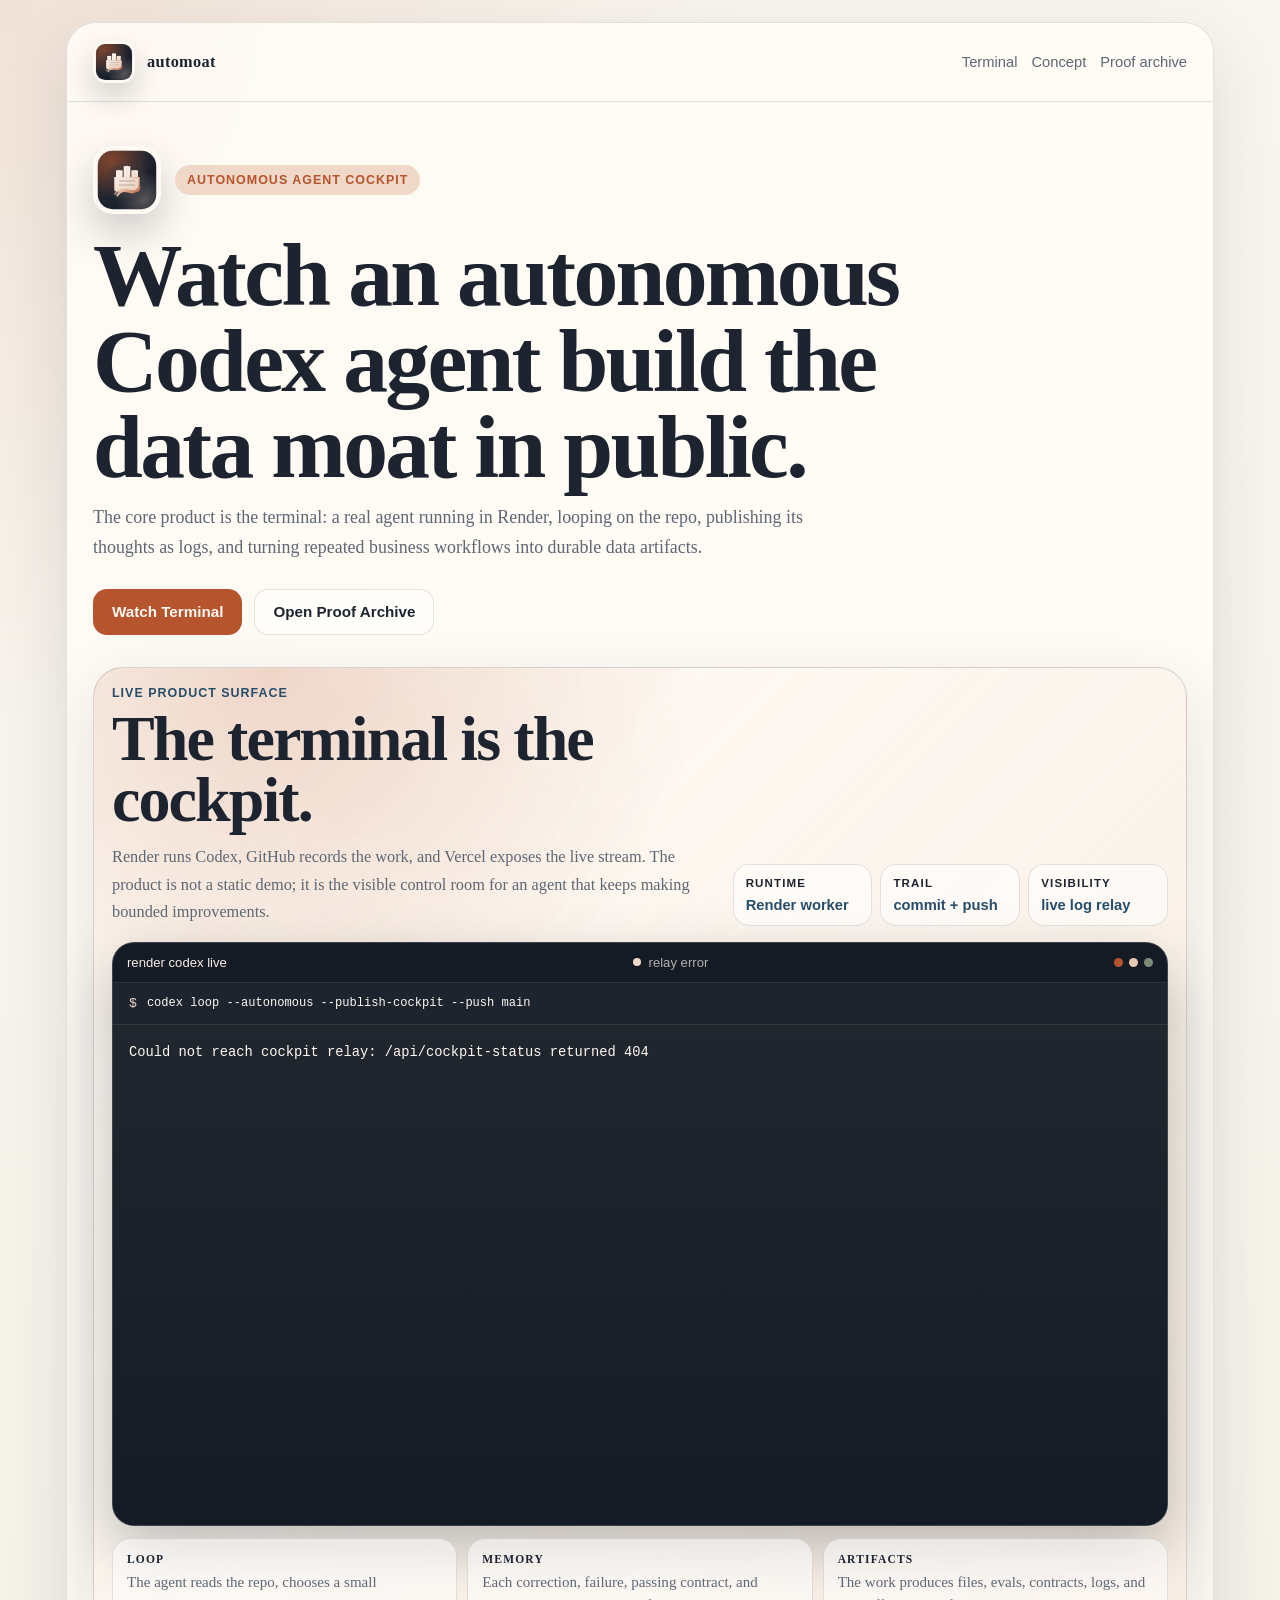
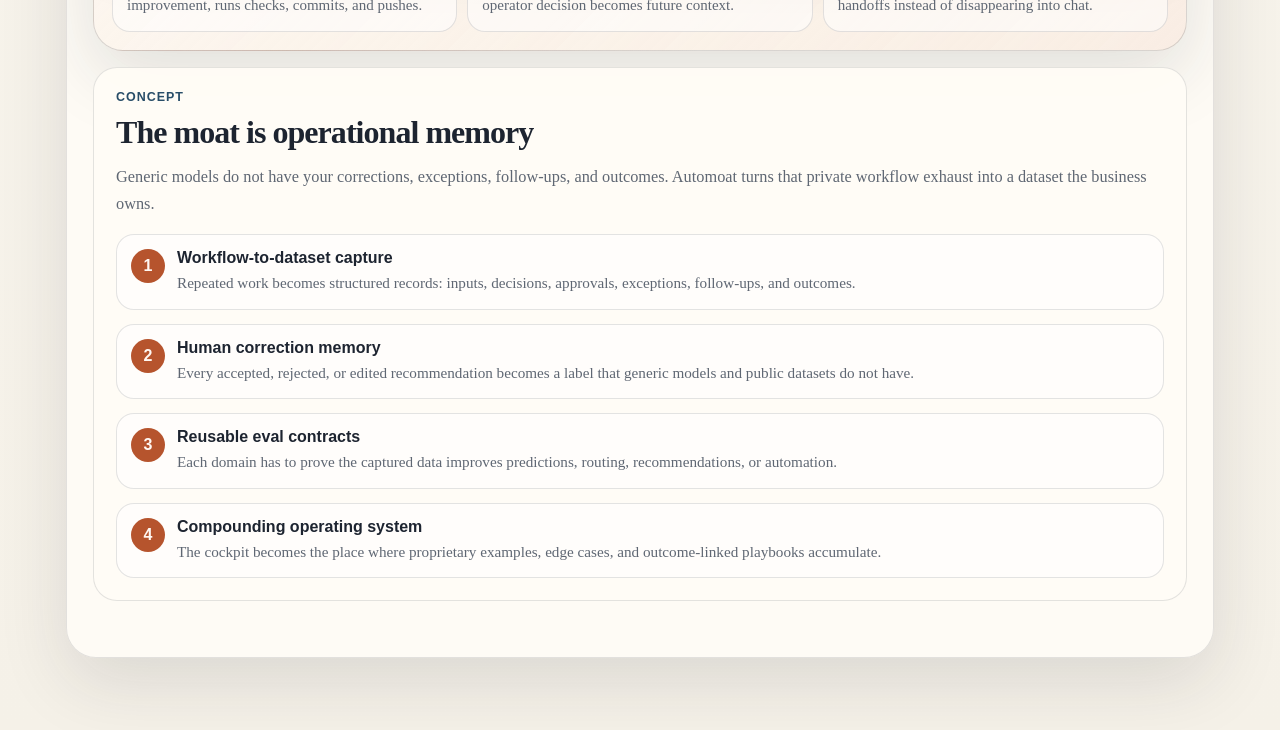
==== commit 6473262e: "fix: make landing terminal-first" ====
--- a/index.html
+++ b/index.html
@@ -214,6 +214,67 @@
         color: var(--ink);
       }
 
+      .terminal-stage {
+        margin-top: 32px;
+        padding: 18px;
+        border: 1px solid rgba(29, 36, 48, 0.16);
+        border-radius: 30px;
+        background:
+          radial-gradient(circle at 16% 0%, rgba(182, 84, 45, 0.22), transparent 32%),
+          linear-gradient(135deg, rgba(255, 252, 246, 0.98), rgba(240, 216, 200, 0.38));
+        box-shadow: 0 24px 70px rgba(29, 36, 48, 0.13);
+      }
+
+      .terminal-stage-header {
+        display: grid;
+        grid-template-columns: minmax(0, 1fr) minmax(250px, 0.72fr);
+        gap: 16px;
+        align-items: end;
+        margin-bottom: 16px;
+      }
+
+      .terminal-stage-header h2 {
+        margin-top: 8px;
+        font-size: clamp(2rem, 5vw, 4rem);
+        line-height: 0.96;
+      }
+
+      .terminal-stage-header p {
+        max-width: 680px;
+      }
+
+      .terminal-facts {
+        display: grid;
+        grid-template-columns: repeat(3, minmax(0, 1fr));
+        gap: 8px;
+      }
+
+      .terminal-fact {
+        min-width: 0;
+        padding: 12px;
+        border: 1px solid var(--line);
+        border-radius: 16px;
+        background: rgba(255, 255, 255, 0.56);
+        font-family: "Helvetica Neue", Arial, sans-serif;
+      }
+
+      .terminal-fact strong,
+      .terminal-note strong {
+        display: block;
+        font-size: 0.72rem;
+        letter-spacing: 0.1em;
+        text-transform: uppercase;
+      }
+
+      .terminal-fact span {
+        display: block;
+        margin-top: 8px;
+        color: var(--accent-2);
+        font-size: 0.92rem;
+        font-weight: 800;
+        overflow-wrap: anywhere;
+      }
+
       .hero-grid,
       .grid {
         display: grid;
@@ -465,6 +526,60 @@
         white-space: pre-wrap;
       }
 
+      .terminal-panel-primary {
+        margin-top: 0;
+        text-align: left;
+        border-color: rgba(255, 248, 243, 0.18);
+        box-shadow: 0 24px 60px rgba(8, 16, 25, 0.26);
+      }
+
+      .terminal-panel-primary .terminal-body-live {
+        min-height: 500px;
+        max-height: 620px;
+      }
+
+      .terminal-commandline {
+        display: flex;
+        gap: 10px;
+        align-items: center;
+        padding: 13px 16px;
+        border-bottom: 1px solid rgba(255, 248, 243, 0.1);
+        background: rgba(255, 248, 243, 0.04);
+        color: rgba(255, 248, 243, 0.74);
+        font-family: "SFMono-Regular", Menlo, Consolas, monospace;
+        font-size: 0.82rem;
+        overflow-wrap: anywhere;
+      }
+
+      .terminal-commandline span {
+        color: #f0d8c8;
+      }
+
+      .terminal-commandline code {
+        color: #fff8f3;
+      }
+
+      .terminal-note-grid {
+        display: grid;
+        grid-template-columns: repeat(3, minmax(0, 1fr));
+        gap: 10px;
+        margin-top: 12px;
+      }
+
+      .terminal-note {
+        min-width: 0;
+        padding: 14px;
+        border: 1px solid rgba(29, 36, 48, 0.12);
+        border-radius: 18px;
+        background: rgba(255, 255, 255, 0.52);
+      }
+
+      .terminal-note p {
+        margin-top: 6px;
+        font-size: 0.94rem;
+        line-height: 1.52;
+      }
+
       .terminal-line {
         display: block;
         overflow-wrap: anywhere;
@@ -837,6 +952,32 @@
           min-height: 48px;
         }
 
+        .terminal-stage {
+          margin-top: 22px;
+          padding: 12px;
+          border-radius: 22px;
+        }
+
+        .terminal-stage-header,
+        .terminal-facts,
+        .terminal-note-grid {
+          grid-template-columns: 1fr;
+        }
+
+        .terminal-stage-header h2 {
+          font-size: 2rem;
+        }
+
+        .terminal-panel-primary .terminal-body-live {
+          min-height: 58vh;
+          max-height: 66vh;
+        }
+
+        .terminal-commandline {
+          padding: 11px 12px;
+          font-size: 0.72rem;
+        }
+
         .section {
           margin-top: 12px;
           padding: 16px;
@@ -956,102 +1097,123 @@
             <div class="brand-name">automoat</div>
           </a>
           <div class="nav-links">
-            <a href="#moat">Moat</a>
-            <a href="#cockpit">Cockpit</a>
-            <a href="#proof">Proof</a>
-            <a href="#docs">Docs</a>
+            <a href="#terminal">Terminal</a>
+            <a href="#concept">Concept</a>
+            <a href="/mvp.html">Proof archive</a>
           </div>
         </div>
 
         <div class="hero">
           <div class="hero-brand">
             <img class="hero-logo" src="assets/automoat-icon.svg" alt="" aria-hidden="true" />
-            <div class="eyebrow">Evidence-first workflow intelligence scaffolding</div>
+            <div class="eyebrow">Autonomous agent cockpit</div>
           </div>
-          <h1>Create a data moat automatically from the work a business already repeats.</h1>
+          <h1>Watch an autonomous Codex agent build the data moat in public.</h1>
           <p class="hero-copy">
-            <code>automoat</code> watches repeated operational work, captures the records and
-            corrections it produces, and turns that stream into reusable workflow data. Permits are
-            only the first concrete wedge.
+            The core product is the terminal: a real agent running in Render, looping on the repo,
+            publishing its thoughts as logs, and turning repeated business workflows into durable
+            data artifacts.
           </p>
           <div class="hero-actions">
-            <a class="button button-primary" href="#cockpit">Watch Cockpit</a>
-            <a class="button button-secondary" href="/api/cockpit-status">Open Relay Status</a>
+            <a class="button button-primary" href="#terminal">Watch Terminal</a>
+            <a class="button button-secondary" href="/mvp.html">Open Proof Archive</a>
           </div>
 
-          <div class="hero-grid">
-            <div class="section" id="state">
-              <div class="section-header">
-                <div class="kicker">Proof Snapshot</div>
-              </div>
-              <h2>Small wedge. Real loop. Inspectable output.</h2>
-              <p>
-                The current wedge is Dallas residential electrical permits because the records are
-                messy enough to prove the loop: normalize data, label decisions, generate evals, and
-                show the agent working.
-              </p>
-              <div class="metric-grid">
-                <div class="metric">
-                  <div class="metric-value">535</div>
-                  <div class="metric-label">Imported permits in the current Dallas proof set</div>
+          <div class="terminal-stage" id="terminal" aria-label="Autonomous terminal cockpit">
+            <div class="terminal-stage-header">
+              <div>
+                <div class="kicker">Live product surface</div>
+                <h2>The terminal is the cockpit.</h2>
+                <p>
+                  Render runs Codex, GitHub records the work, and Vercel exposes the live stream.
+                  The product is not a static demo; it is the visible control room for an agent that
+                  keeps making bounded improvements.
+                </p>
+              </div>
+              <div class="terminal-facts" aria-label="Cockpit runtime facts">
+                <div class="terminal-fact">
+                  <strong>Runtime</strong>
+                  <span>Render worker</span>
                 </div>
-                <div class="metric">
-                  <div class="metric-value">1093</div>
-                  <div class="metric-label">Generated eval tasks tied to the workflow</div>
+                <div class="terminal-fact">
+                  <strong>Trail</strong>
+                  <span>commit + push</span>
                 </div>
-                <div class="metric">
-                  <div class="metric-value">13/13</div>
-                  <div class="metric-label">Contract checks passing</div>
+                <div class="terminal-fact">
+                  <strong>Visibility</strong>
+                  <span>live log relay</span>
                 </div>
-                <div class="metric">
-                  <div class="metric-value">Live</div>
-                  <div class="metric-label">Render-hosted Codex worker visible below</div>
+              </div>
+            </div>
+
+            <div class="terminal-panel terminal-panel-primary" aria-label="Live autonomous Codex terminal">
+              <div class="terminal-bar">
+                <span>render codex live</span>
+                <span class="terminal-meta">
+                  <span class="terminal-live-dot" aria-hidden="true"></span>
+                  <span data-cockpit-terminal-status>connecting</span>
+                </span>
+                <span class="terminal-dots" aria-hidden="true"><span></span><span></span><span></span></span>
+              </div>
+              <div class="terminal-commandline">
+                <span>$</span>
+                <code>codex loop --autonomous --publish-cockpit --push main</code>
+              </div>
+              <pre class="terminal-body terminal-body-live" data-cockpit-terminal-log aria-live="polite">connecting to Render Codex worker...</pre>
+            </div>
+
+            <div class="terminal-note-grid">
+              <div class="terminal-note">
+                <strong>Loop</strong>
+                <p>The agent reads the repo, chooses a small improvement, runs checks, commits, and pushes.</p>
+              </div>
+              <div class="terminal-note">
+                <strong>Memory</strong>
+                <p>Each correction, failure, passing contract, and operator decision becomes future context.</p>
+              </div>
+              <div class="terminal-note">
+                <strong>Artifacts</strong>
+                <p>The work produces files, evals, contracts, logs, and handoffs instead of disappearing into chat.</p>
+              </div>
+            </div>
+          </div>
+
+          <div class="section" id="concept">
+            <div class="section-header">
+              <div class="kicker">Concept</div>
+            </div>
+            <h2>The moat is operational memory</h2>
+            <p>
+              Generic models do not have your corrections, exceptions, follow-ups, and outcomes.
+              Automoat turns that private workflow exhaust into a dataset the business owns.
+            </p>
+            <div class="moat-grid">
+              <div class="moat-card">
+                <span class="moat-index">1</span>
+                <div>
+                  <strong>Workflow-to-dataset capture</strong>
+                  <p>Repeated work becomes structured records: inputs, decisions, approvals, exceptions, follow-ups, and outcomes.</p>
                 </div>
               </div>
-              <ul class="status-list">
-                <li><strong>Input:</strong> repeated workflow records and operator corrections.</li>
-                <li><strong>Output:</strong> normalized rows, labels, evals, action queues, and contract checks.</li>
-                <li><strong>Next:</strong> move from fixture-backed Dallas proof toward real ingest.</li>
-              </ul>
-            </div>
-
-            <div class="section" id="moat">
-              <div class="section-header">
-                <div class="kicker">Moat Candidate</div>
-              </div>
-              <h2>The moat is operational memory</h2>
-              <p>
-                Generic models do not have your corrections, exceptions, follow-ups, and outcomes.
-                Automoat turns that private workflow exhaust into a dataset the business owns.
-              </p>
-              <div class="moat-grid">
-                <div class="moat-card">
-                  <span class="moat-index">1</span>
-                  <div>
-                    <strong>Workflow-to-dataset capture</strong>
-                    <p>Automoat should watch repeated work turn into structured records: inputs, decisions, approvals, exceptions, follow-ups, and outcomes.</p>
-                  </div>
+              <div class="moat-card">
+                <span class="moat-index">2</span>
+                <div>
+                  <strong>Human correction memory</strong>
+                  <p>Every accepted, rejected, or edited recommendation becomes a label that generic models and public datasets do not have.</p>
                 </div>
-                <div class="moat-card">
-                  <span class="moat-index">2</span>
-                  <div>
-                    <strong>Human correction memory</strong>
-                    <p>Every accepted, rejected, or edited recommendation becomes a label that generic models and public datasets do not have.</p>
-                  </div>
+              </div>
+              <div class="moat-card">
+                <span class="moat-index">3</span>
+                <div>
+                  <strong>Reusable eval contracts</strong>
+                  <p>Each domain has to prove the captured data improves predictions, routing, recommendations, or automation.</p>
                 </div>
-                <div class="moat-card">
-                  <span class="moat-index">3</span>
-                  <div>
-                    <strong>Reusable eval contracts</strong>
-                    <p>Each new domain should prove the same thing: the captured data improves predictions, routing, recommendations, or automation compared with a generic baseline.</p>
-                  </div>
-                </div>
-                <div class="moat-card">
-                  <span class="moat-index">4</span>
-                  <div>
-                    <strong>Compounding operational memory</strong>
-                    <p>The more workflows run through the system, the more proprietary examples, edge cases, and outcome-linked playbooks the business owns.</p>
-                  </div>
+              </div>
+              <div class="moat-card">
+                <span class="moat-index">4</span>
+                <div>
+                  <strong>Compounding operating system</strong>
+                  <p>The cockpit becomes the place where proprietary examples, edge cases, and outcome-linked playbooks accumulate.</p>
                 </div>
               </div>
             </div>
@@ -1059,7 +1221,7 @@
         </div>
 
         <div class="content">
-          <div class="section" id="cockpit">
+          <div class="section" id="cockpit" hidden>
             <div class="section-header">
               <div class="kicker">Agent Cockpit</div>
             </div>
@@ -1102,7 +1264,7 @@
             </div>
           </div>
 
-          <div class="section" id="proof">
+          <div class="section" id="proof" hidden>
             <div class="section-header">
               <div class="kicker">Proof</div>
             </div>
@@ -1488,7 +1650,7 @@
             </p>
           </div>
 
-          <div class="section" id="docs">
+          <div class="section" id="docs" hidden>
             <div class="section-header">
               <div class="kicker">Docs And Files</div>
             </div>
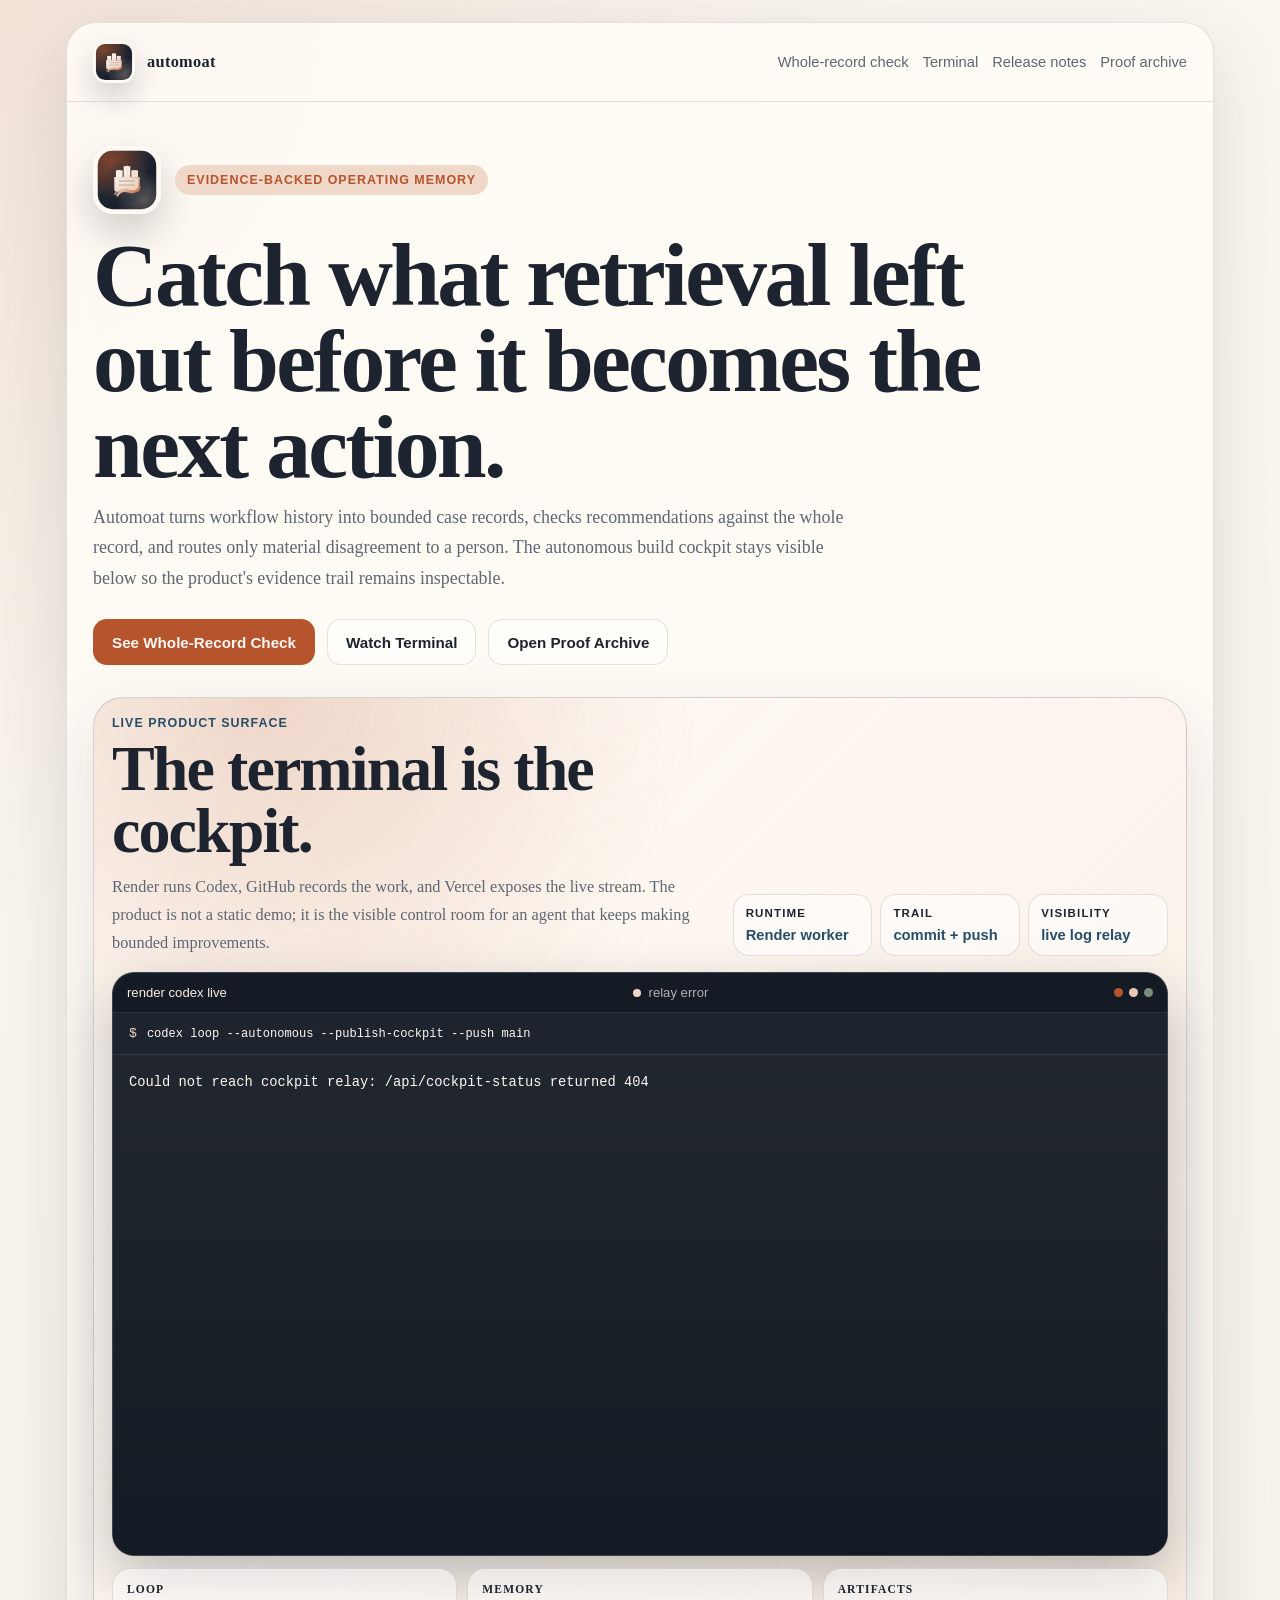
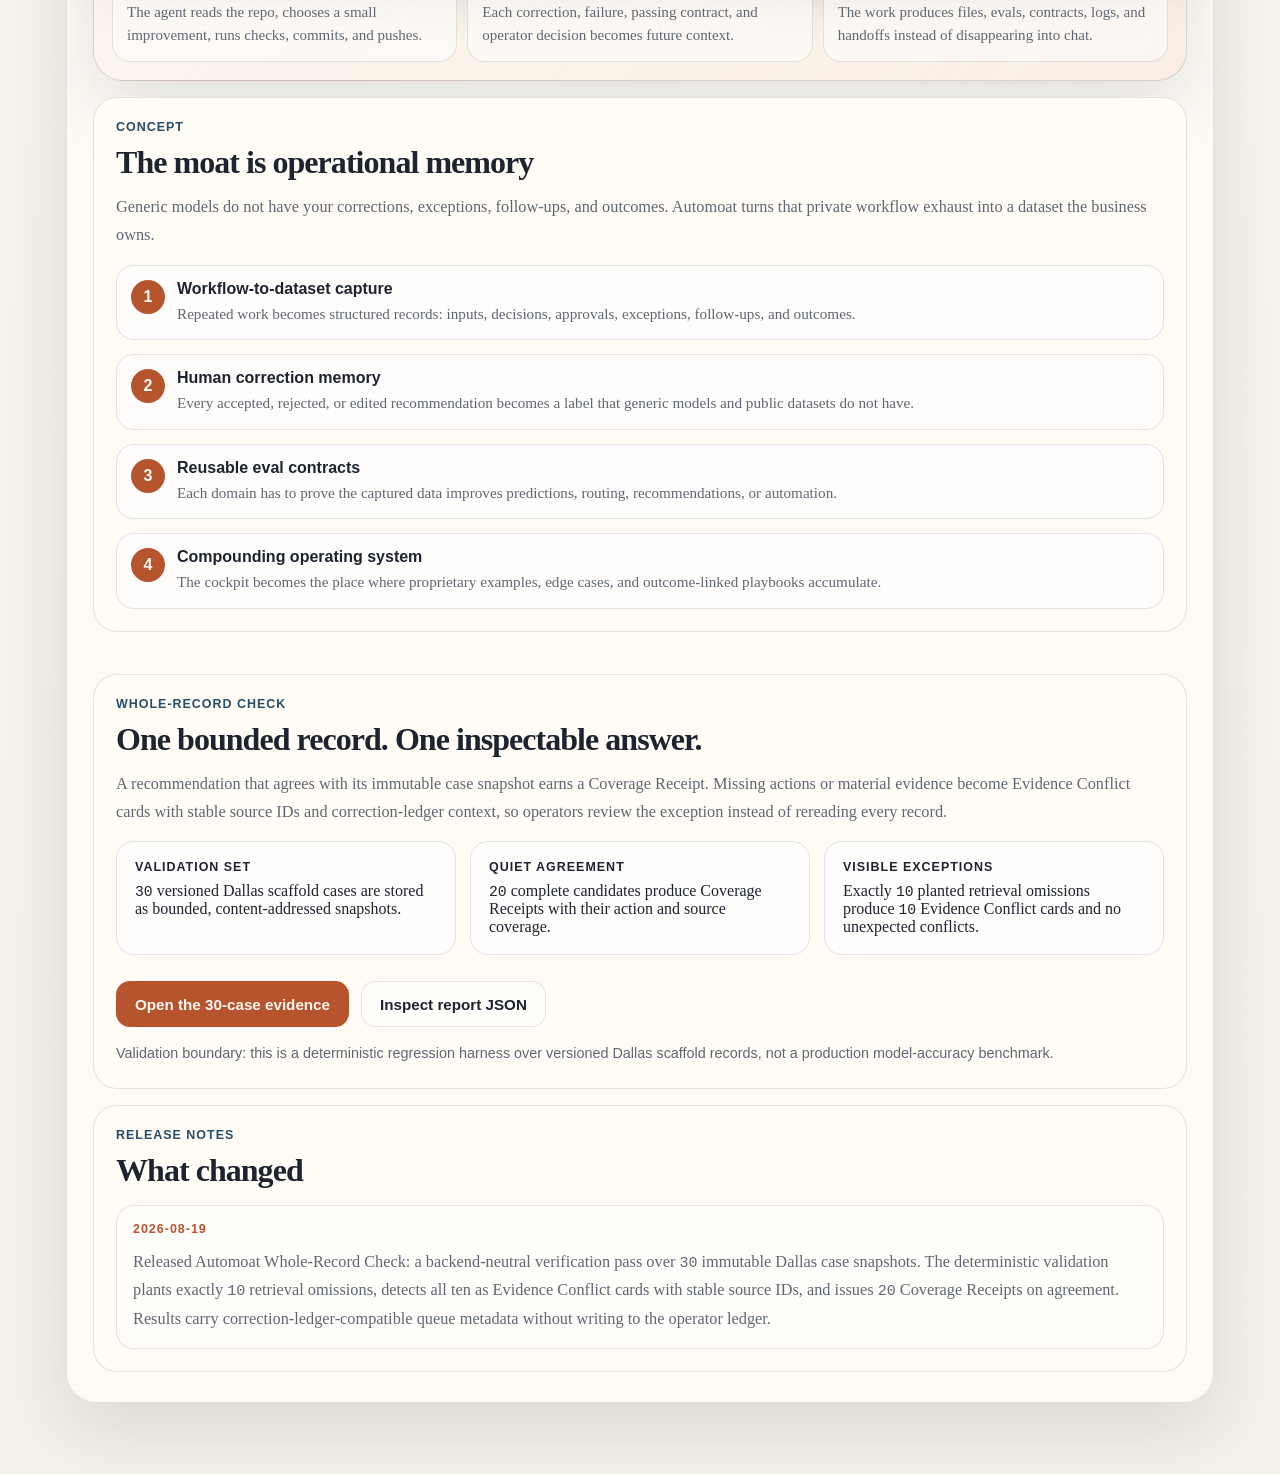
==== commit 41e67b3a: "feat: add whole-record checks" ====
--- a/index.html
+++ b/index.html
@@ -1097,8 +1097,9 @@
             <div class="brand-name">automoat</div>
           </a>
           <div class="nav-links">
+            <a href="#whole-record">Whole-record check</a>
             <a href="#terminal">Terminal</a>
-            <a href="#concept">Concept</a>
+            <a href="#release-notes">Release notes</a>
             <a href="/mvp.html">Proof archive</a>
           </div>
         </div>
@@ -1106,16 +1107,18 @@
         <div class="hero">
           <div class="hero-brand">
             <img class="hero-logo" src="assets/automoat-icon.svg" alt="" aria-hidden="true" />
-            <div class="eyebrow">Autonomous agent cockpit</div>
+            <div class="eyebrow">Evidence-backed operating memory</div>
           </div>
-          <h1>Watch an autonomous Codex agent build the data moat in public.</h1>
+          <h1>Catch what retrieval left out before it becomes the next action.</h1>
           <p class="hero-copy">
-            The core product is the terminal: a real agent running in Render, looping on the repo,
-            publishing its thoughts as logs, and turning repeated business workflows into durable
-            data artifacts.
+            Automoat turns workflow history into bounded case records, checks recommendations
+            against the whole record, and routes only material disagreement to a person. The
+            autonomous build cockpit stays visible below so the product's evidence trail remains
+            inspectable.
           </p>
           <div class="hero-actions">
-            <a class="button button-primary" href="#terminal">Watch Terminal</a>
+            <a class="button button-primary" href="#whole-record">See Whole-Record Check</a>
+            <a class="button button-secondary" href="#terminal">Watch Terminal</a>
             <a class="button button-secondary" href="/mvp.html">Open Proof Archive</a>
           </div>
 
@@ -1221,6 +1224,64 @@
         </div>
 
         <div class="content">
+          <div class="section" id="whole-record">
+            <div class="section-header">
+              <div class="kicker">Whole-Record Check</div>
+            </div>
+            <h2>One bounded record. One inspectable answer.</h2>
+            <p>
+              A recommendation that agrees with its immutable case snapshot earns a Coverage
+              Receipt. Missing actions or material evidence become Evidence Conflict cards with
+              stable source IDs and correction-ledger context, so operators review the exception
+              instead of rereading every record.
+            </p>
+            <div class="artifact-grid">
+              <div class="artifact-card">
+                <span class="artifact-label">Validation set</span>
+                <code>30</code> versioned Dallas scaffold cases are stored as bounded,
+                content-addressed snapshots.
+              </div>
+              <div class="artifact-card">
+                <span class="artifact-label">Quiet agreement</span>
+                <code>20</code> complete candidates produce Coverage Receipts with their action and
+                source coverage.
+              </div>
+              <div class="artifact-card">
+                <span class="artifact-label">Visible exceptions</span>
+                Exactly <code>10</code> planted retrieval omissions produce <code>10</code> Evidence
+                Conflict cards and no unexpected conflicts.
+              </div>
+            </div>
+            <div class="hero-actions">
+              <a class="button button-primary" href="/generated/whole-record/dallas-whole-record-check-v1/index.html">Open the 30-case evidence</a>
+              <a class="button button-secondary" href="/generated/whole-record/dallas-whole-record-check-v1/report.json">Inspect report JSON</a>
+            </div>
+            <p class="footer-note">
+              Validation boundary: this is a deterministic regression harness over versioned
+              Dallas scaffold records, not a production model-accuracy benchmark.
+            </p>
+          </div>
+
+          <div class="section" id="release-notes">
+            <div class="section-header">
+              <div class="kicker">Release Notes</div>
+            </div>
+            <h2>What changed</h2>
+            <div class="timeline">
+              <div class="timeline-item">
+                <div class="timeline-meta">2026-08-19</div>
+                <p>
+                  Released Automoat Whole-Record Check: a backend-neutral verification pass over
+                  <code>30</code> immutable Dallas case snapshots. The deterministic validation
+                  plants exactly <code>10</code> retrieval omissions, detects all ten as Evidence
+                  Conflict cards with stable source IDs, and issues <code>20</code> Coverage Receipts
+                  on agreement. Results carry correction-ledger-compatible queue metadata without
+                  writing to the operator ledger.
+                </p>
+              </div>
+            </div>
+          </div>
+
           <div class="section" id="cockpit" hidden>
             <div class="section-header">
               <div class="kicker">Agent Cockpit</div>
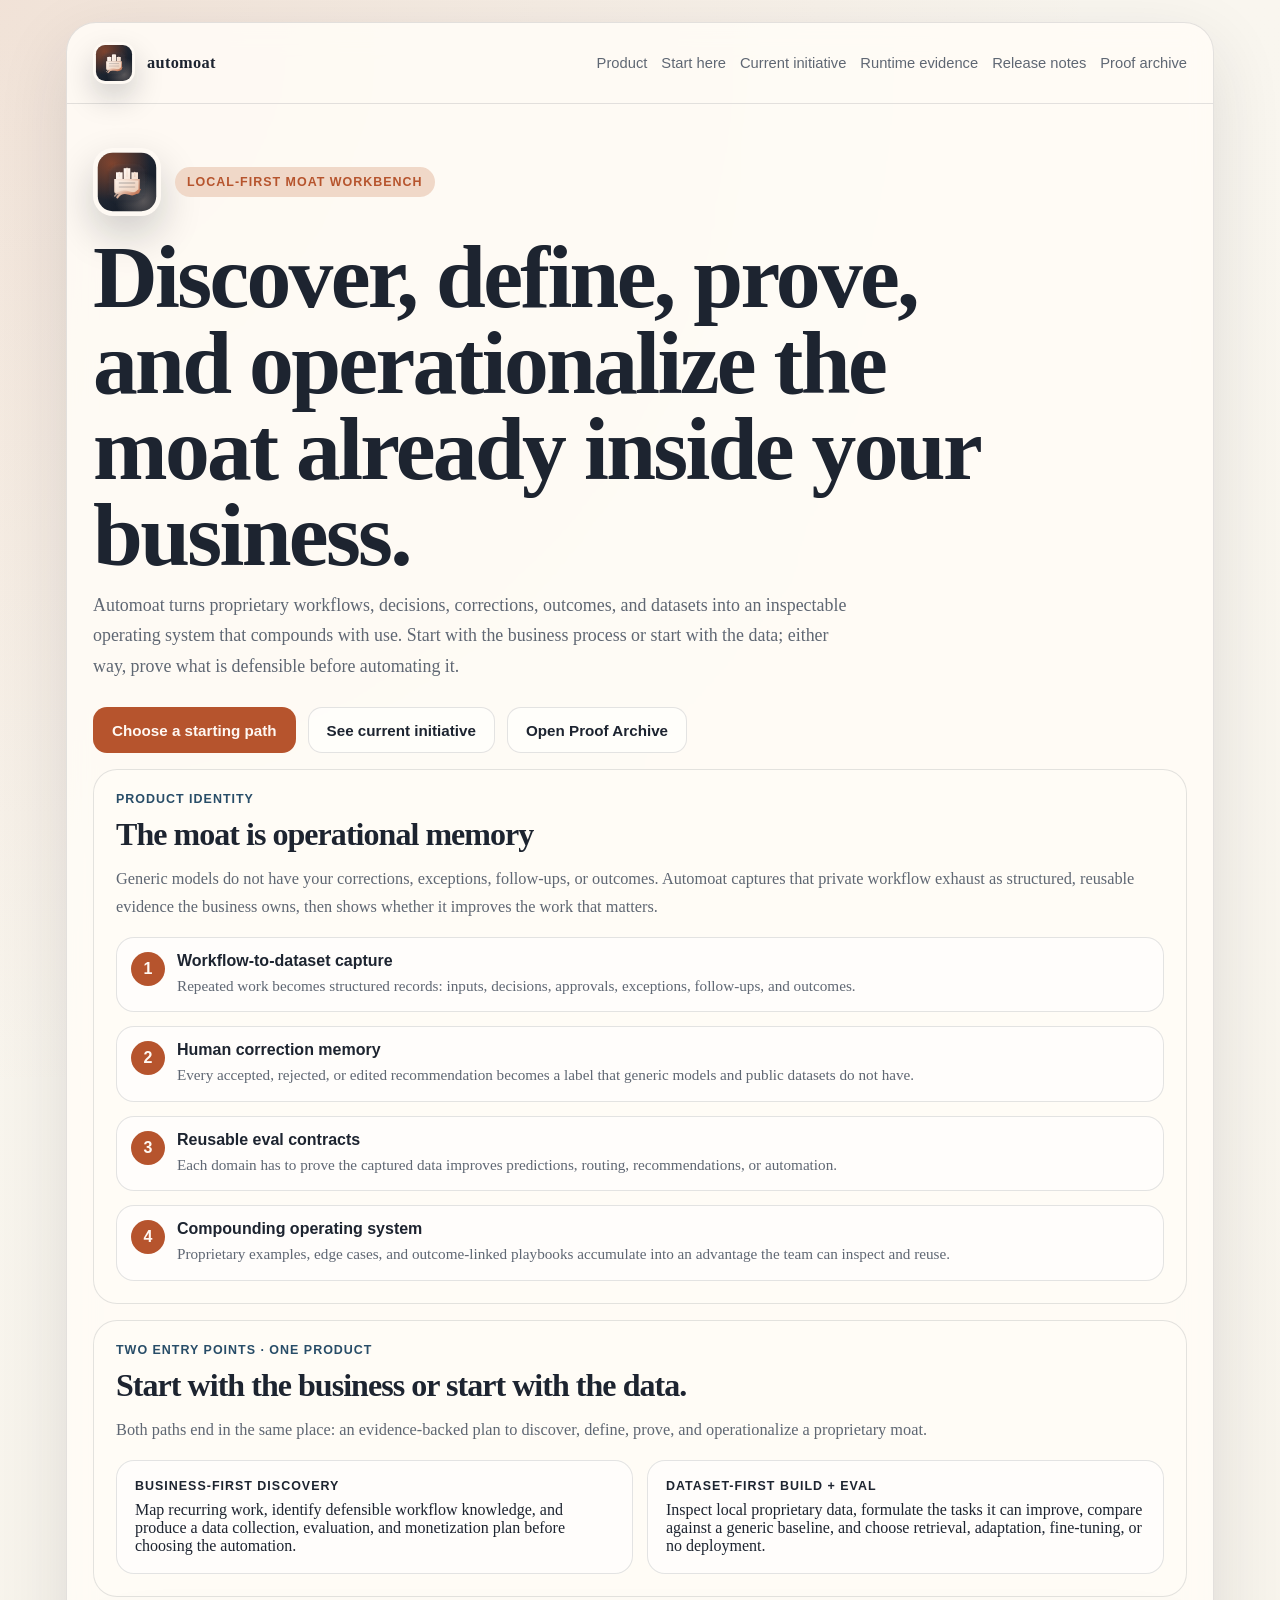
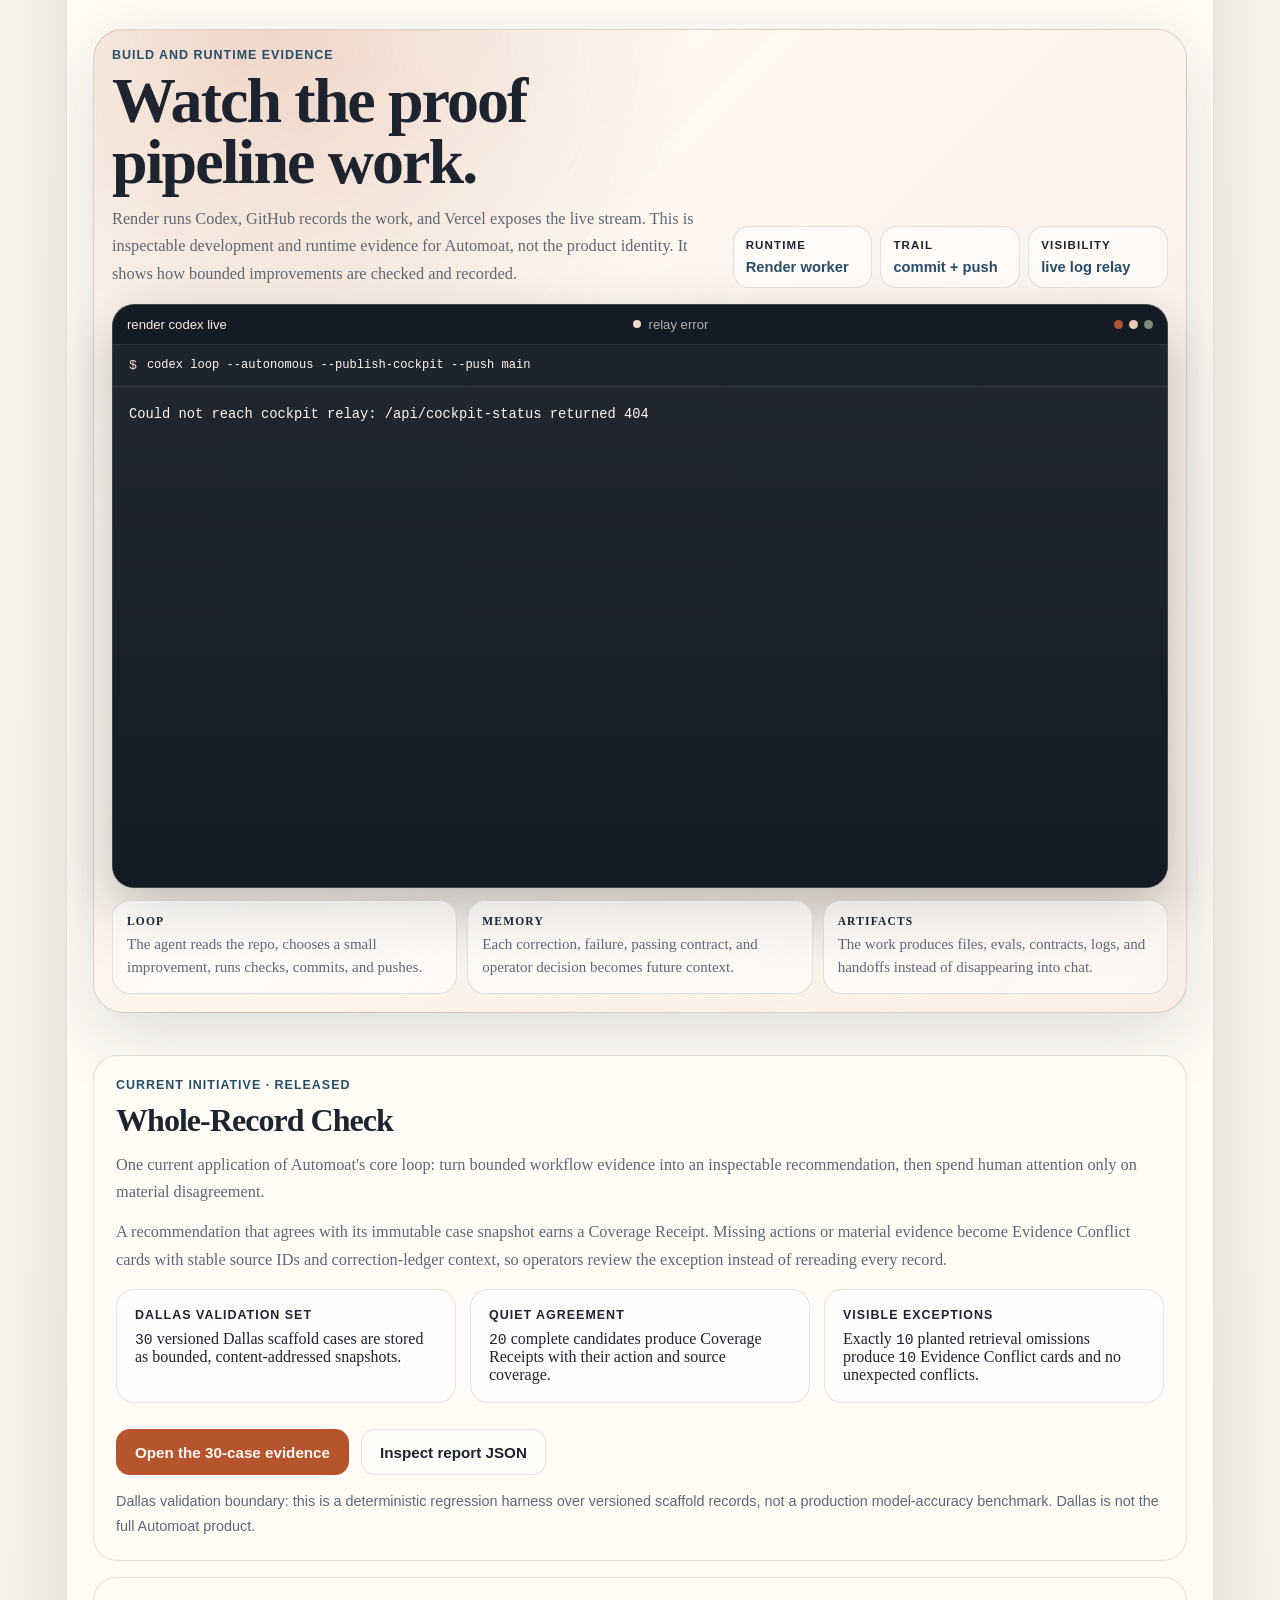
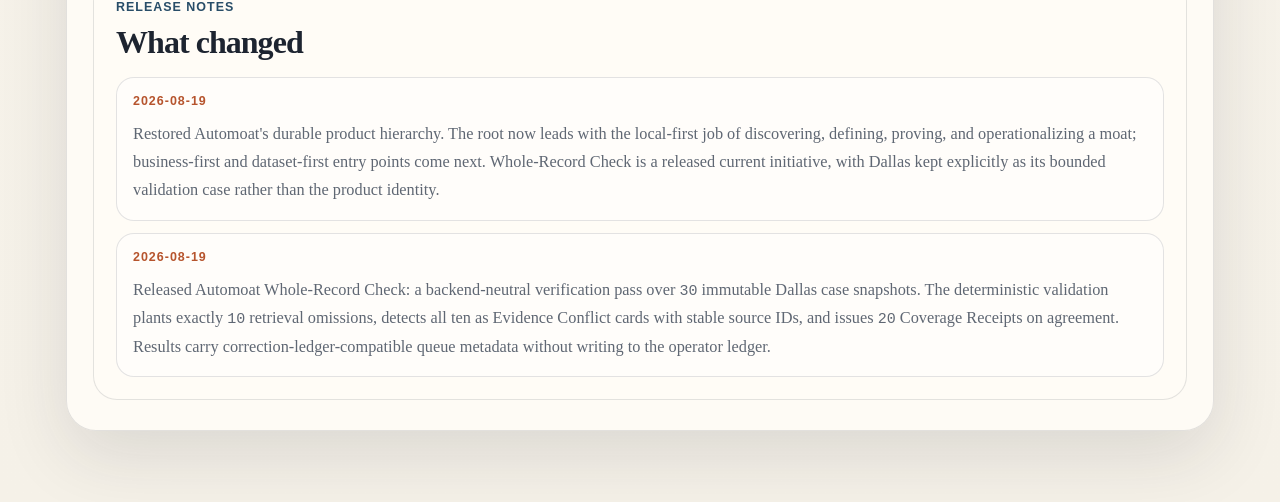
==== commit 50d26b27: "Keep Automoat identity ahead of its proof" ====
--- a/index.html
+++ b/index.html
@@ -3,7 +3,16 @@
   <head>
     <meta charset="utf-8" />
     <meta name="viewport" content="width=device-width, initial-scale=1" />
-    <title>automoat</title>
+    <title>Automoat | Turn proprietary work into a durable moat</title>
+    <meta
+      name="description"
+      content="Automoat is a local-first workbench for discovering, defining, proving, and operationalizing a moat from proprietary workflows, decisions, outcomes, and datasets."
+    />
+    <meta property="og:title" content="Automoat | Turn proprietary work into a durable moat" />
+    <meta
+      property="og:description"
+      content="Discover, define, prove, and operationalize a moat from the proprietary work and data your business already creates."
+    />
     <style>
       :root {
         --bg: #f5f1e8;
@@ -82,6 +91,7 @@
         align-items: center;
         gap: 12px;
         min-width: 0;
+        min-height: 44px;
         text-decoration: none;
       }
 
@@ -109,6 +119,9 @@
       }
 
       .nav-links a {
+        display: inline-flex;
+        align-items: center;
+        min-height: 44px;
         text-decoration: none;
       }
 
@@ -1097,8 +1110,10 @@
             <div class="brand-name">automoat</div>
           </a>
           <div class="nav-links">
-            <a href="#whole-record">Whole-record check</a>
-            <a href="#terminal">Terminal</a>
+            <a href="#identity">Product</a>
+            <a href="#entry-points">Start here</a>
+            <a href="#whole-record">Current initiative</a>
+            <a href="#terminal">Runtime evidence</a>
             <a href="#release-notes">Release notes</a>
             <a href="/mvp.html">Proof archive</a>
           </div>
@@ -1107,30 +1122,94 @@
         <div class="hero">
           <div class="hero-brand">
             <img class="hero-logo" src="assets/automoat-icon.svg" alt="" aria-hidden="true" />
-            <div class="eyebrow">Evidence-backed operating memory</div>
+            <div class="eyebrow">Local-first moat workbench</div>
           </div>
-          <h1>Catch what retrieval left out before it becomes the next action.</h1>
+          <h1>Discover, define, prove, and operationalize the moat already inside your business.</h1>
           <p class="hero-copy">
-            Automoat turns workflow history into bounded case records, checks recommendations
-            against the whole record, and routes only material disagreement to a person. The
-            autonomous build cockpit stays visible below so the product's evidence trail remains
-            inspectable.
+            Automoat turns proprietary workflows, decisions, corrections, outcomes, and datasets
+            into an inspectable operating system that compounds with use. Start with the business
+            process or start with the data; either way, prove what is defensible before automating it.
           </p>
           <div class="hero-actions">
-            <a class="button button-primary" href="#whole-record">See Whole-Record Check</a>
-            <a class="button button-secondary" href="#terminal">Watch Terminal</a>
+            <a class="button button-primary" href="#entry-points">Choose a starting path</a>
+            <a class="button button-secondary" href="#whole-record">See current initiative</a>
             <a class="button button-secondary" href="/mvp.html">Open Proof Archive</a>
+          </div>
+
+          <div class="section" id="identity" data-product-identity>
+            <div class="section-header">
+              <div class="kicker">Product identity</div>
+            </div>
+            <h2>The moat is operational memory</h2>
+            <p>
+              Generic models do not have your corrections, exceptions, follow-ups, or outcomes.
+              Automoat captures that private workflow exhaust as structured, reusable evidence the
+              business owns, then shows whether it improves the work that matters.
+            </p>
+            <div class="moat-grid">
+              <div class="moat-card">
+                <span class="moat-index">1</span>
+                <div>
+                  <strong>Workflow-to-dataset capture</strong>
+                  <p>Repeated work becomes structured records: inputs, decisions, approvals, exceptions, follow-ups, and outcomes.</p>
+                </div>
+              </div>
+              <div class="moat-card">
+                <span class="moat-index">2</span>
+                <div>
+                  <strong>Human correction memory</strong>
+                  <p>Every accepted, rejected, or edited recommendation becomes a label that generic models and public datasets do not have.</p>
+                </div>
+              </div>
+              <div class="moat-card">
+                <span class="moat-index">3</span>
+                <div>
+                  <strong>Reusable eval contracts</strong>
+                  <p>Each domain has to prove the captured data improves predictions, routing, recommendations, or automation.</p>
+                </div>
+              </div>
+              <div class="moat-card">
+                <span class="moat-index">4</span>
+                <div>
+                  <strong>Compounding operating system</strong>
+                  <p>Proprietary examples, edge cases, and outcome-linked playbooks accumulate into an advantage the team can inspect and reuse.</p>
+                </div>
+              </div>
+            </div>
+          </div>
+
+          <div class="section" id="entry-points" data-product-entry-points>
+            <div class="section-header">
+              <div class="kicker">Two entry points · one product</div>
+            </div>
+            <h2>Start with the business or start with the data.</h2>
+            <p>
+              Both paths end in the same place: an evidence-backed plan to discover, define, prove,
+              and operationalize a proprietary moat.
+            </p>
+            <div class="artifact-grid">
+              <div class="artifact-card">
+                <span class="artifact-label">Business-first discovery</span>
+                Map recurring work, identify defensible workflow knowledge, and produce a data
+                collection, evaluation, and monetization plan before choosing the automation.
+              </div>
+              <div class="artifact-card">
+                <span class="artifact-label">Dataset-first build + eval</span>
+                Inspect local proprietary data, formulate the tasks it can improve, compare against
+                a generic baseline, and choose retrieval, adaptation, fine-tuning, or no deployment.
+              </div>
+            </div>
           </div>
 
           <div class="terminal-stage" id="terminal" aria-label="Autonomous terminal cockpit">
             <div class="terminal-stage-header">
               <div>
-                <div class="kicker">Live product surface</div>
-                <h2>The terminal is the cockpit.</h2>
+                <div class="kicker">Build and runtime evidence</div>
+                <h2>Watch the proof pipeline work.</h2>
                 <p>
                   Render runs Codex, GitHub records the work, and Vercel exposes the live stream.
-                  The product is not a static demo; it is the visible control room for an agent that
-                  keeps making bounded improvements.
+                  This is inspectable development and runtime evidence for Automoat, not the product
+                  identity. It shows how bounded improvements are checked and recorded.
                 </p>
               </div>
               <div class="terminal-facts" aria-label="Cockpit runtime facts">
@@ -1181,54 +1260,18 @@
             </div>
           </div>
 
-          <div class="section" id="concept">
-            <div class="section-header">
-              <div class="kicker">Concept</div>
-            </div>
-            <h2>The moat is operational memory</h2>
-            <p>
-              Generic models do not have your corrections, exceptions, follow-ups, and outcomes.
-              Automoat turns that private workflow exhaust into a dataset the business owns.
-            </p>
-            <div class="moat-grid">
-              <div class="moat-card">
-                <span class="moat-index">1</span>
-                <div>
-                  <strong>Workflow-to-dataset capture</strong>
-                  <p>Repeated work becomes structured records: inputs, decisions, approvals, exceptions, follow-ups, and outcomes.</p>
-                </div>
-              </div>
-              <div class="moat-card">
-                <span class="moat-index">2</span>
-                <div>
-                  <strong>Human correction memory</strong>
-                  <p>Every accepted, rejected, or edited recommendation becomes a label that generic models and public datasets do not have.</p>
-                </div>
-              </div>
-              <div class="moat-card">
-                <span class="moat-index">3</span>
-                <div>
-                  <strong>Reusable eval contracts</strong>
-                  <p>Each domain has to prove the captured data improves predictions, routing, recommendations, or automation.</p>
-                </div>
-              </div>
-              <div class="moat-card">
-                <span class="moat-index">4</span>
-                <div>
-                  <strong>Compounding operating system</strong>
-                  <p>The cockpit becomes the place where proprietary examples, edge cases, and outcome-linked playbooks accumulate.</p>
-                </div>
-              </div>
-            </div>
-          </div>
         </div>
 
         <div class="content">
           <div class="section" id="whole-record">
             <div class="section-header">
-              <div class="kicker">Whole-Record Check</div>
-            </div>
-            <h2>One bounded record. One inspectable answer.</h2>
+              <div class="kicker">Current initiative · Released</div>
+            </div>
+            <h2>Whole-Record Check</h2>
+            <p>
+              One current application of Automoat's core loop: turn bounded workflow evidence into
+              an inspectable recommendation, then spend human attention only on material disagreement.
+            </p>
             <p>
               A recommendation that agrees with its immutable case snapshot earns a Coverage
               Receipt. Missing actions or material evidence become Evidence Conflict cards with
@@ -1237,7 +1280,7 @@
             </p>
             <div class="artifact-grid">
               <div class="artifact-card">
-                <span class="artifact-label">Validation set</span>
+                <span class="artifact-label">Dallas validation set</span>
                 <code>30</code> versioned Dallas scaffold cases are stored as bounded,
                 content-addressed snapshots.
               </div>
@@ -1257,8 +1300,9 @@
               <a class="button button-secondary" href="/generated/whole-record/dallas-whole-record-check-v1/report.json">Inspect report JSON</a>
             </div>
             <p class="footer-note">
-              Validation boundary: this is a deterministic regression harness over versioned
-              Dallas scaffold records, not a production model-accuracy benchmark.
+              Dallas validation boundary: this is a deterministic regression harness over
+              versioned scaffold records, not a production model-accuracy benchmark. Dallas is
+              not the full Automoat product.
             </p>
           </div>
 
@@ -1268,6 +1312,16 @@
             </div>
             <h2>What changed</h2>
             <div class="timeline">
+              <div class="timeline-item">
+                <div class="timeline-meta">2026-08-19</div>
+                <p>
+                  Restored Automoat's durable product hierarchy. The root now leads with the
+                  local-first job of discovering, defining, proving, and operationalizing a moat;
+                  business-first and dataset-first entry points come next. Whole-Record Check is a
+                  released current initiative, with Dallas kept explicitly as its bounded validation
+                  case rather than the product identity.
+                </p>
+              </div>
               <div class="timeline-item">
                 <div class="timeline-meta">2026-08-19</div>
                 <p>
@@ -1286,11 +1340,11 @@
             <div class="section-header">
               <div class="kicker">Agent Cockpit</div>
             </div>
-            <h2>A terminal tunnel to an autonomous Codex loop is the product surface</h2>
+            <h2>A terminal tunnel makes the build and runtime evidence inspectable</h2>
             <p>
               The worker runs in Render, publishes status through the relay, and pushes bounded
-              improvements to <code>main</code>. This terminal is the product surface: you can see
-              the agent working instead of trusting a black box.
+              improvements to <code>main</code>. This supporting evidence lets an operator inspect
+              the agent's work without confusing the build cockpit with Automoat itself.
             </p>
             <div class="cockpit-layout">
               <div class="terminal-panel" aria-label="Live Codex loop terminal stream">
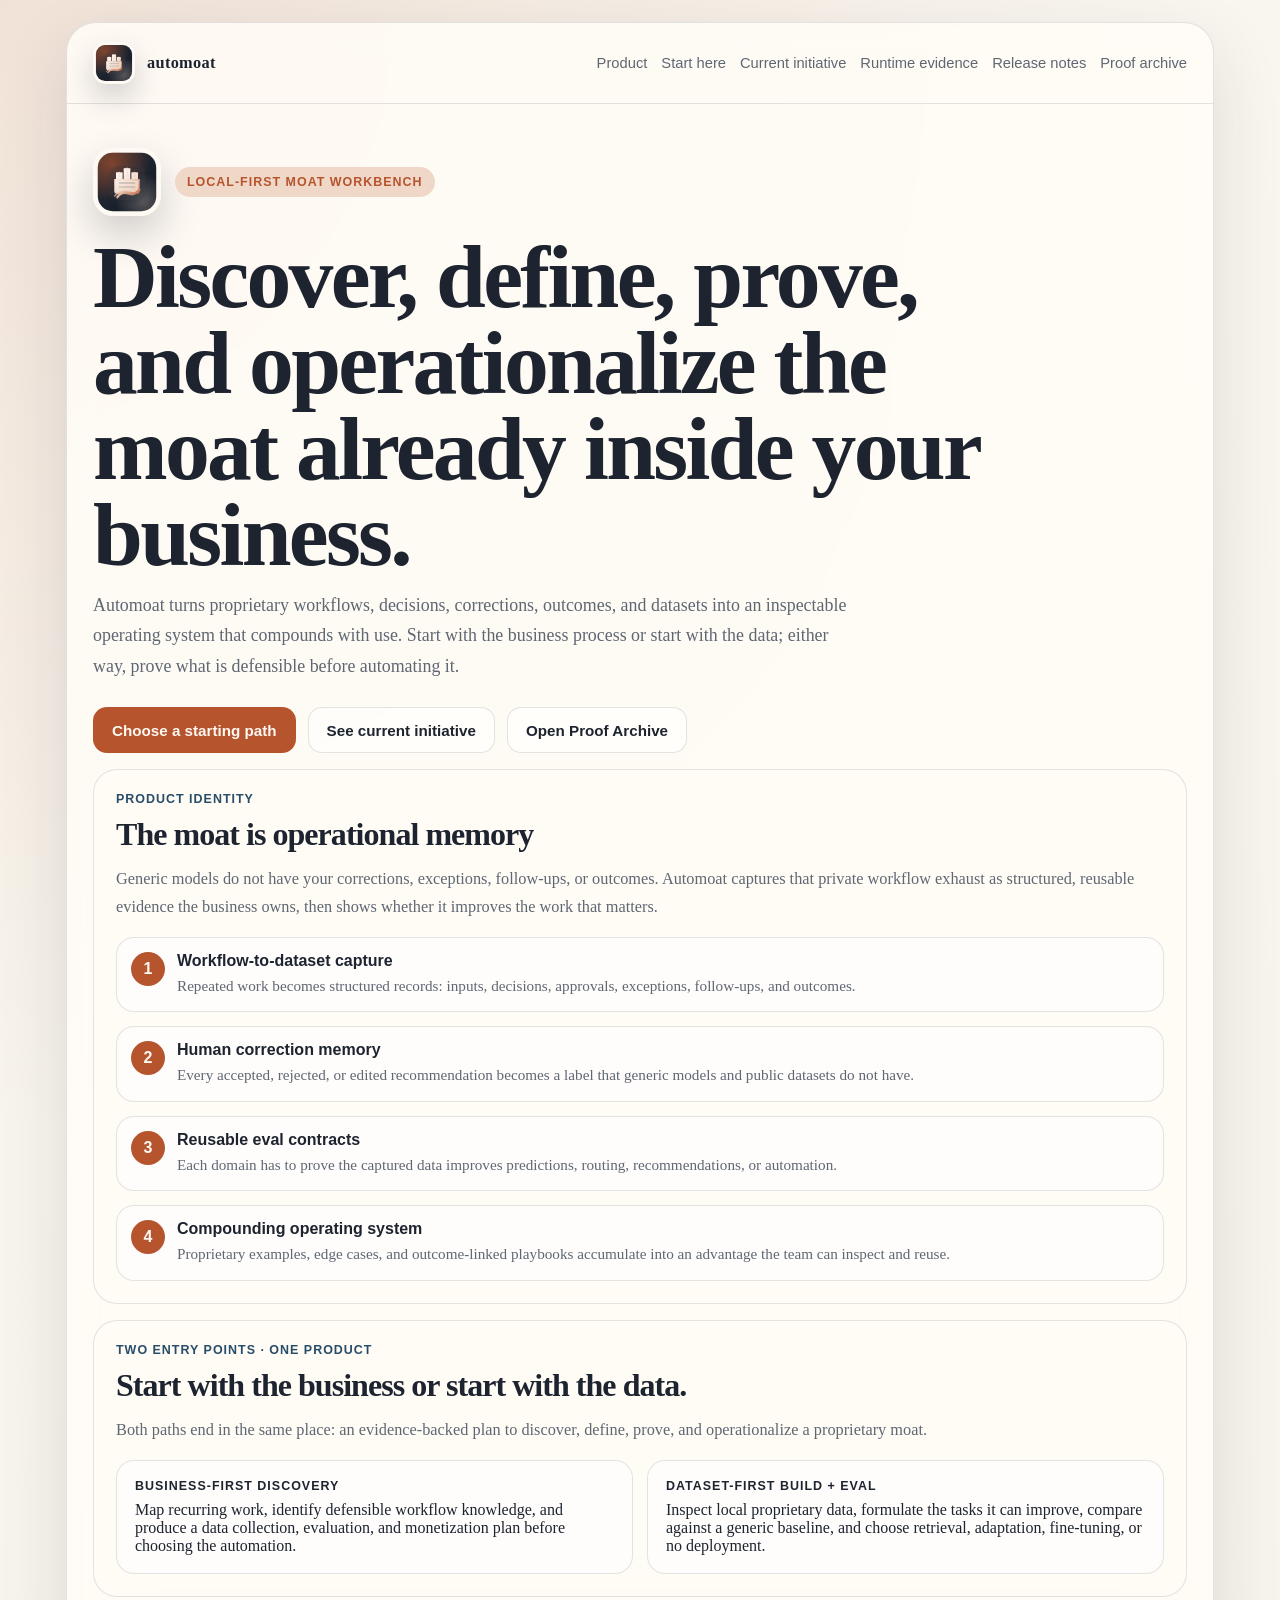
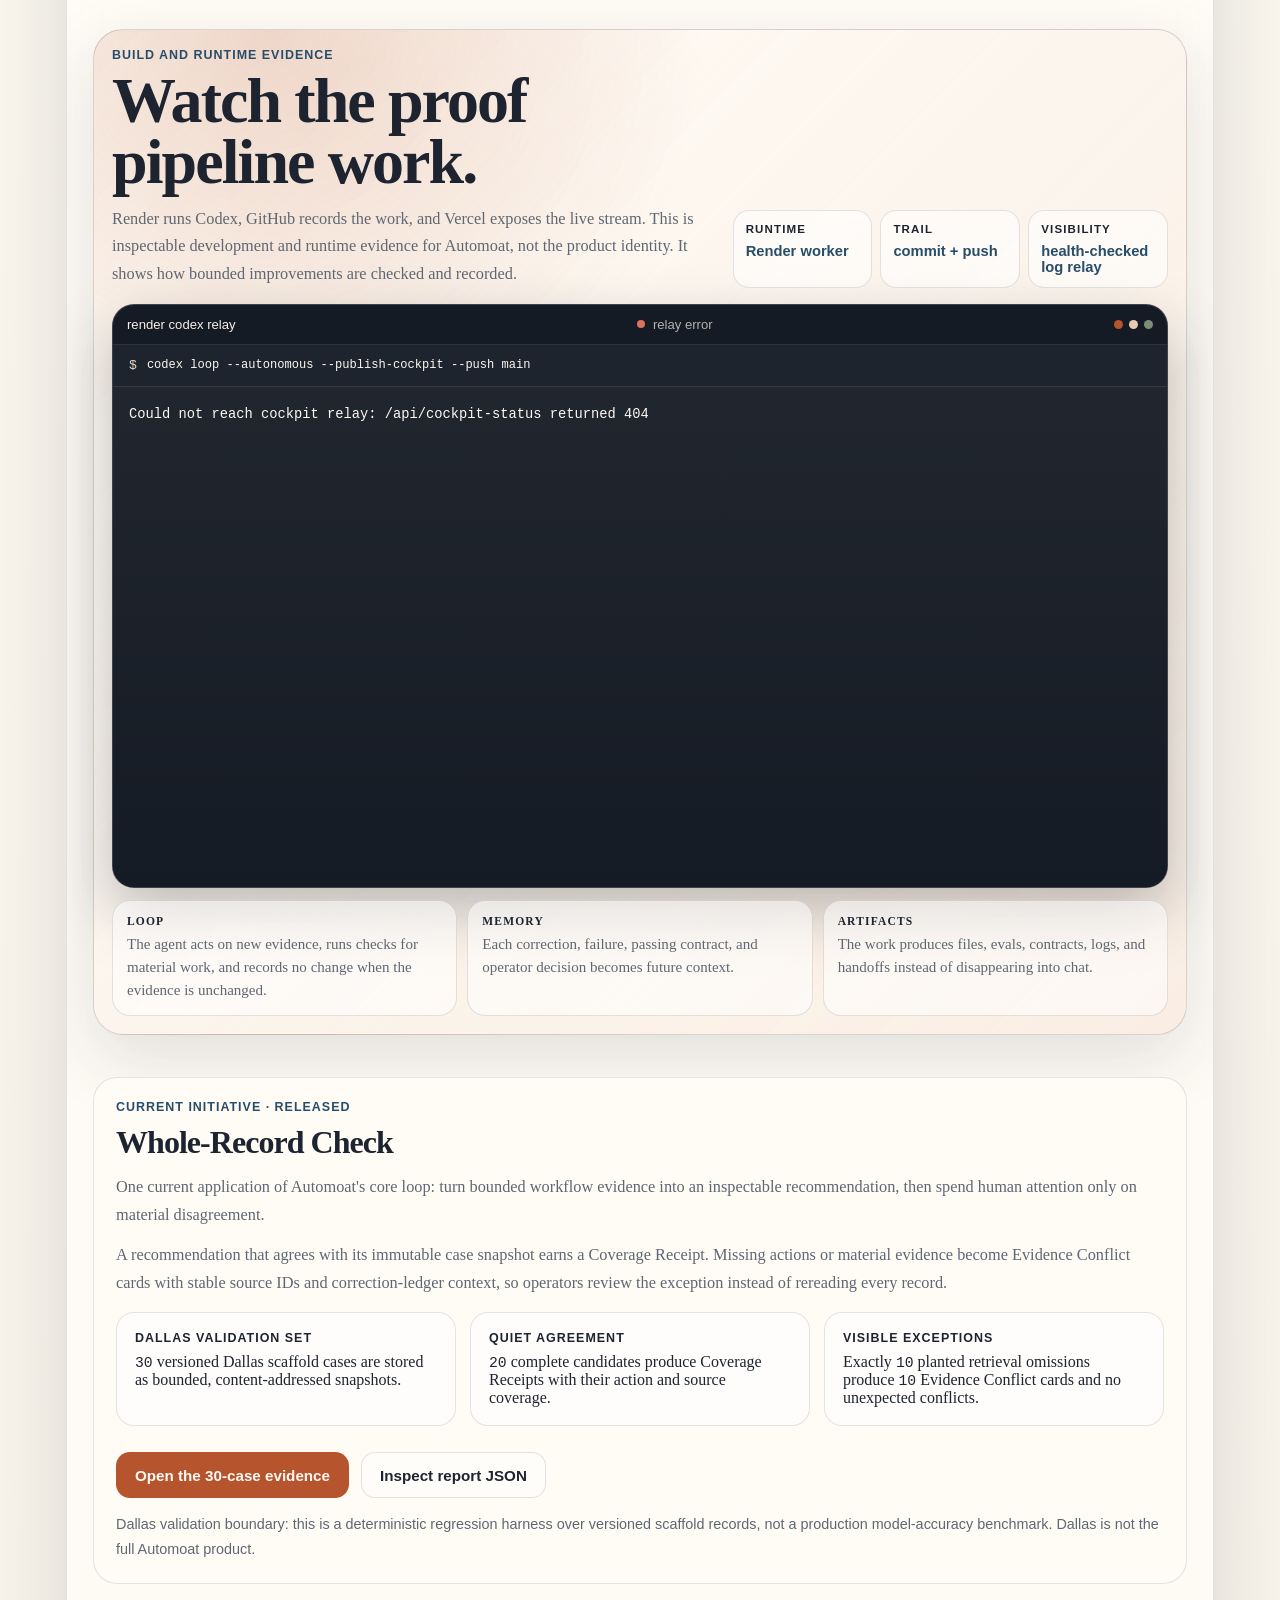
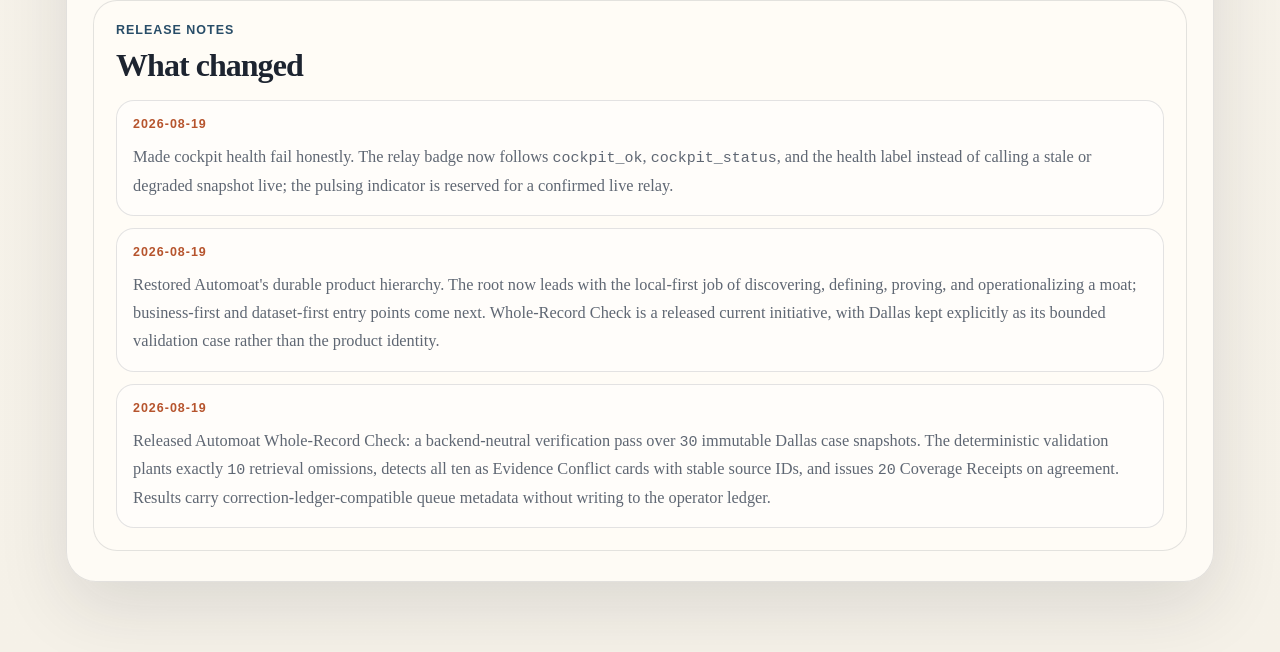
==== commit 3a5804ba: "Make cockpit health fail honestly" ====
--- a/index.html
+++ b/index.html
@@ -499,9 +499,23 @@
         width: 8px;
         height: 8px;
         border-radius: 999px;
+        background: #8f98a4;
+        box-shadow: none;
+      }
+
+      .terminal-meta[data-state="live"] .terminal-live-dot {
         background: #f0d8c8;
         box-shadow: 0 0 0 rgba(240, 216, 200, 0.52);
         animation: terminalPulse 1.3s ease-in-out infinite;
+      }
+
+      .terminal-meta[data-state="waiting"] .terminal-live-dot {
+        background: #e7b862;
+      }
+
+      .terminal-meta[data-state="degraded"] .terminal-live-dot,
+      .terminal-meta[data-state="error"] .terminal-live-dot {
+        background: #dc725e;
       }
 
       @keyframes terminalPulse {
@@ -1223,15 +1237,15 @@
                 </div>
                 <div class="terminal-fact">
                   <strong>Visibility</strong>
-                  <span>live log relay</span>
+                  <span>health-checked log relay</span>
                 </div>
               </div>
             </div>
 
-            <div class="terminal-panel terminal-panel-primary" aria-label="Live autonomous Codex terminal">
+            <div class="terminal-panel terminal-panel-primary" aria-label="Autonomous Codex terminal evidence">
               <div class="terminal-bar">
-                <span>render codex live</span>
-                <span class="terminal-meta">
+                <span>render codex relay</span>
+                <span class="terminal-meta" data-state="waiting">
                   <span class="terminal-live-dot" aria-hidden="true"></span>
                   <span data-cockpit-terminal-status>connecting</span>
                 </span>
@@ -1247,7 +1261,7 @@
             <div class="terminal-note-grid">
               <div class="terminal-note">
                 <strong>Loop</strong>
-                <p>The agent reads the repo, chooses a small improvement, runs checks, commits, and pushes.</p>
+                <p>The agent acts on new evidence, runs checks for material work, and records no change when the evidence is unchanged.</p>
               </div>
               <div class="terminal-note">
                 <strong>Memory</strong>
@@ -1315,6 +1329,15 @@
               <div class="timeline-item">
                 <div class="timeline-meta">2026-08-19</div>
                 <p>
+                  Made cockpit health fail honestly. The relay badge now follows
+                  <code>cockpit_ok</code>, <code>cockpit_status</code>, and the health label instead
+                  of calling a stale or degraded snapshot live; the pulsing indicator is reserved
+                  for a confirmed live relay.
+                </p>
+              </div>
+              <div class="timeline-item">
+                <div class="timeline-meta">2026-08-19</div>
+                <p>
                   Restored Automoat's durable product hierarchy. The root now leads with the
                   local-first job of discovering, defining, proving, and operationalizing a moat;
                   business-first and dataset-first entry points come next. Whole-Record Check is a
@@ -1342,15 +1365,15 @@
             </div>
             <h2>A terminal tunnel makes the build and runtime evidence inspectable</h2>
             <p>
-              The worker runs in Render, publishes status through the relay, and pushes bounded
-              improvements to <code>main</code>. This supporting evidence lets an operator inspect
+              The worker runs in Render and publishes status through the relay; material,
+              checked improvements can be pushed to <code>main</code>. This supporting evidence lets an operator inspect
               the agent's work without confusing the build cockpit with Automoat itself.
             </p>
             <div class="cockpit-layout">
-              <div class="terminal-panel" aria-label="Live Codex loop terminal stream">
+              <div class="terminal-panel" aria-label="Codex loop terminal relay">
                 <div class="terminal-bar">
-                  <span>render codex live</span>
-                  <span class="terminal-meta">
+                  <span>render codex relay</span>
+                  <span class="terminal-meta" data-state="waiting">
                     <span class="terminal-live-dot" aria-hidden="true"></span>
                     <span data-cockpit-terminal-status>connecting</span>
                   </span>
@@ -1361,10 +1384,10 @@
               <div class="cockpit-list">
                 <div class="cockpit-step">
                   <strong>Loop runner</strong>
-                  <p>Codex now runs explicit autonomous iterations with a bounded prompt, changed files, checks, commit, push, and next step.</p>
+                  <p>Codex runs bounded iterations only from new evidence; unchanged evidence produces no change, while material work carries checks, commit, push, and a next step.</p>
                 </div>
                 <div class="cockpit-step">
-                  <strong>Live terminal stream</strong>
+                  <strong>Terminal relay</strong>
                   <p>The cockpit shows the PTY/log stream so operators can see the agent working instead of trusting a black box.</p>
                 </div>
                 <div class="cockpit-step">
@@ -1831,12 +1854,32 @@
           const runId = status.run_id || "unknown-run";
           const updated = status.publisher_updated_at || status.updated_at || relay.updated_at || "unknown-time";
           const running = status.loop_running ? "running" : "stopped";
+          const health = cockpitHealth(status);
           return [
             `$ python3 /app/scripts/start_render_codex_worker.py`,
             `$ render worker=${running} phase=${phase} head=${head} poll=${pollCount}`,
+            `$ cockpit=${health.state} detail=${health.detail}`,
             `$ run_id=${runId} updated=${updated}`,
             "",
           ].join("\n");
+        }
+
+        function cockpitHealth(status) {
+          const reported = typeof status.cockpit_status === "string"
+            ? status.cockpit_status.toLowerCase()
+            : "unknown";
+          const detail = typeof status.cockpit_health_label === "string"
+            ? status.cockpit_health_label
+            : "Relay health is unavailable";
+          const confirmedLive = status.cockpit_ok === true && reported === "live";
+          const state = confirmedLive ? "live" : reported === "waiting" ? "waiting" : "degraded";
+          return {
+            state,
+            detail,
+            label: confirmedLive
+              ? `live · ${status.phase || "unknown"}`
+              : `${state} · ${detail}`
+          };
         }
 
         function updateLiveTerminals(status, logText) {
@@ -1847,9 +1890,11 @@
             terminal.textContent = body;
             terminal.scrollTop = terminal.scrollHeight;
           });
-          const label = `${status.loop_running ? "live" : "stopped"} · ${status.phase || "unknown"}`;
+          const health = cockpitHealth(status);
           liveTerminalStatuses.forEach((node) => {
-            node.textContent = label;
+            node.textContent = health.label;
+            const meta = node.closest(".terminal-meta");
+            if (meta) meta.dataset.state = health.state;
           });
         }
 
@@ -1859,6 +1904,8 @@
           });
           liveTerminalStatuses.forEach((node) => {
             node.textContent = "relay error";
+            const meta = node.closest(".terminal-meta");
+            if (meta) meta.dataset.state = "error";
           });
         }
 
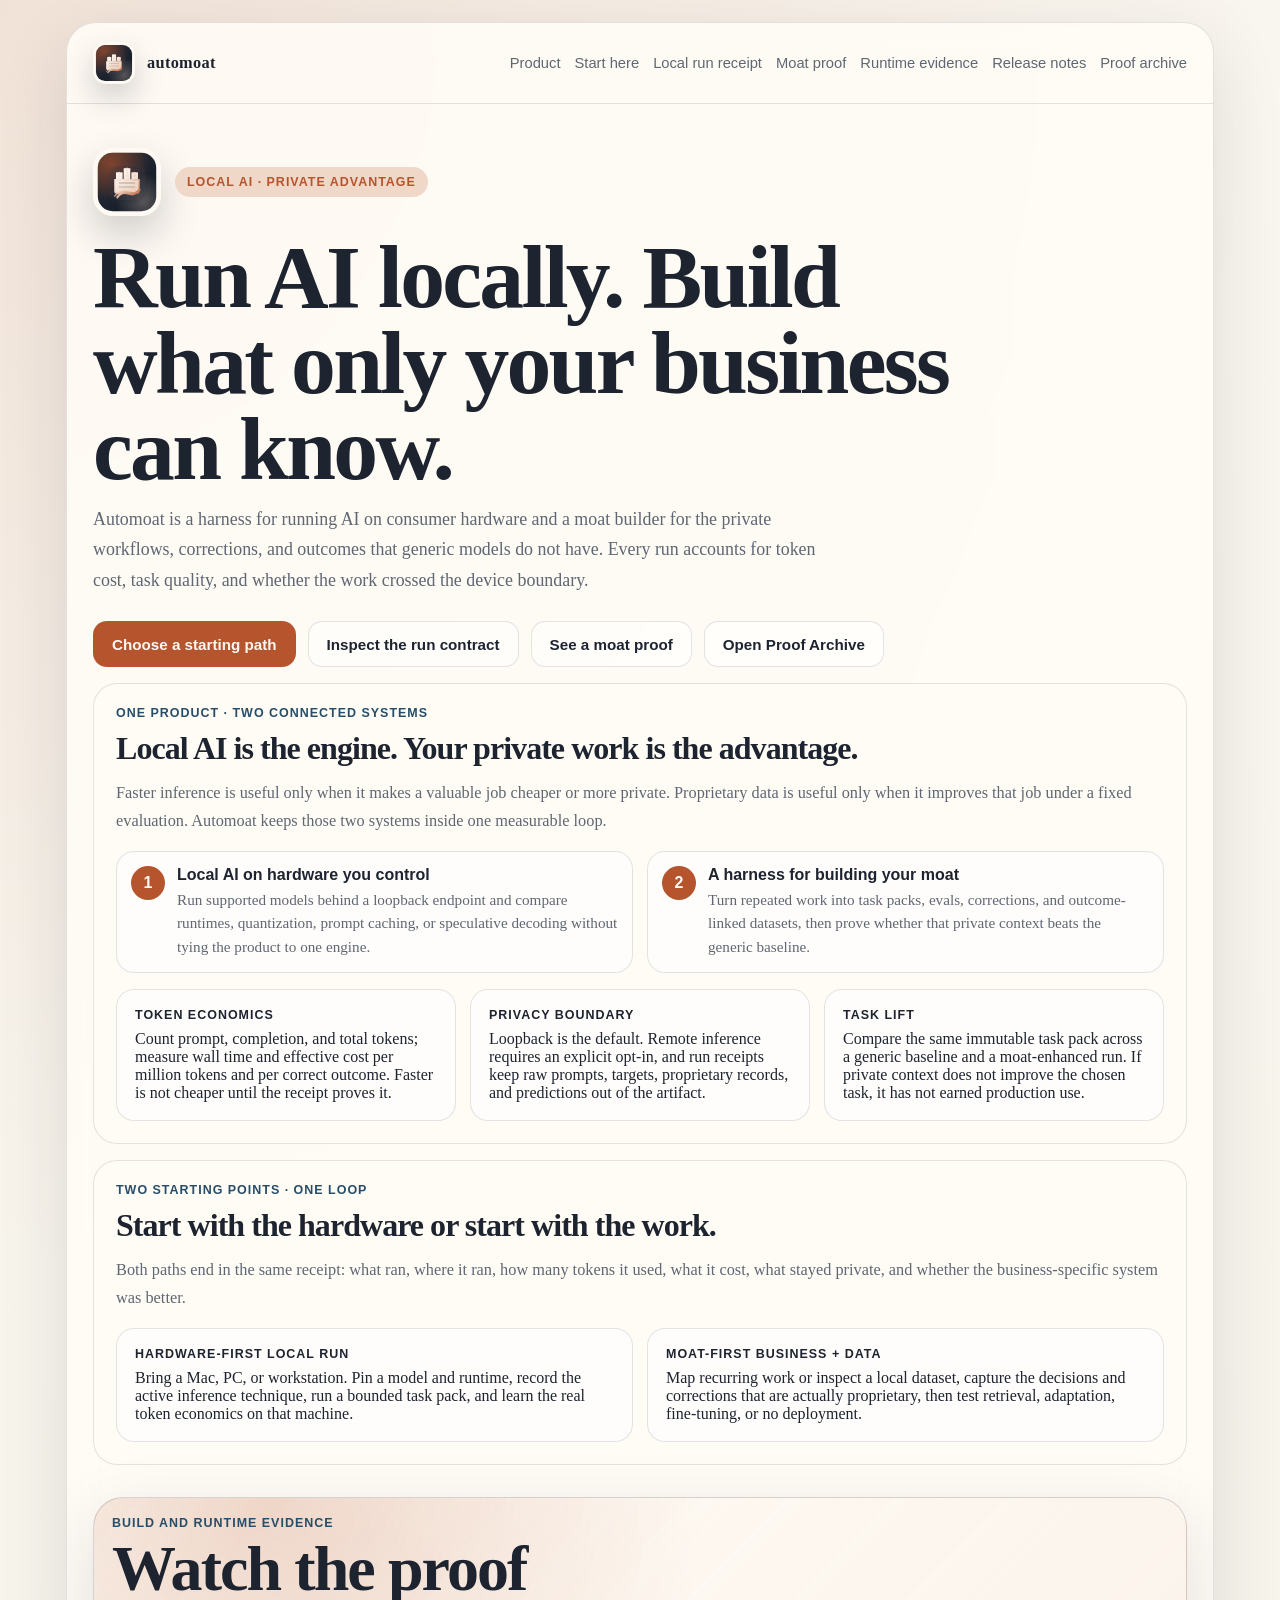
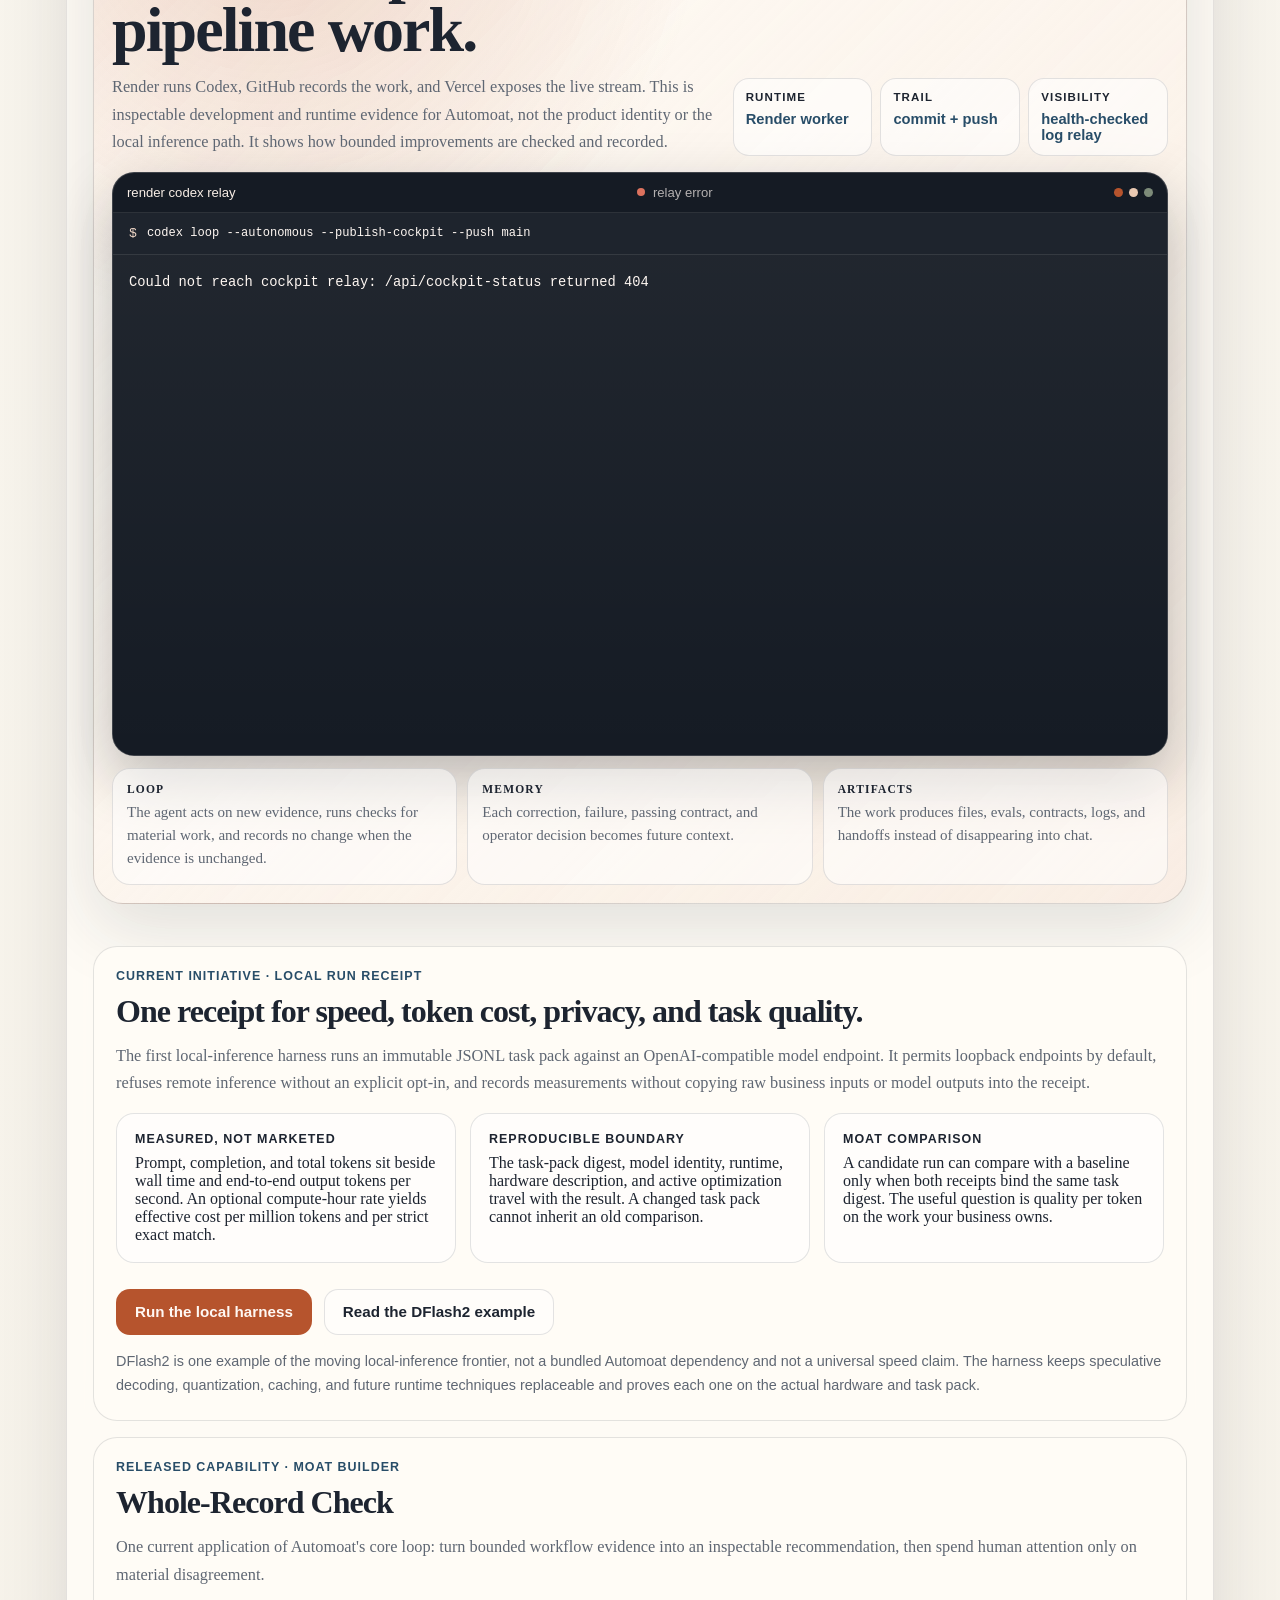
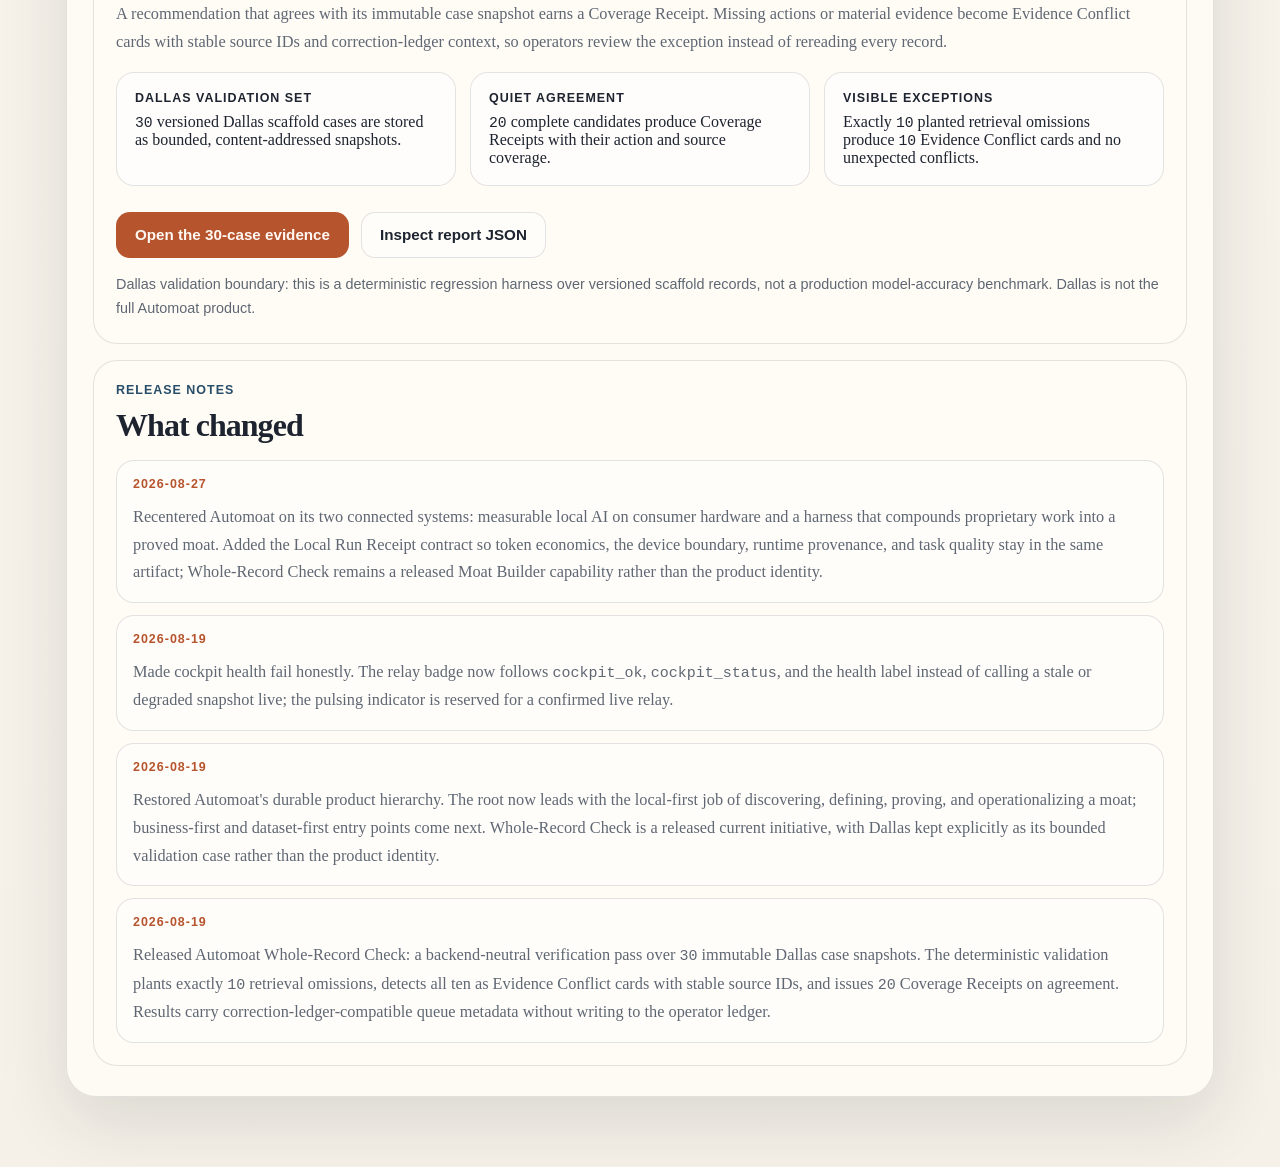
==== commit 5e204a7e: "feat: center Automoat on local AI and moat building" ====
--- a/index.html
+++ b/index.html
@@ -3,15 +3,15 @@
   <head>
     <meta charset="utf-8" />
     <meta name="viewport" content="width=device-width, initial-scale=1" />
-    <title>Automoat | Turn proprietary work into a durable moat</title>
+    <title>Automoat | Local AI that compounds your private advantage</title>
     <meta
       name="description"
-      content="Automoat is a local-first workbench for discovering, defining, proving, and operationalizing a moat from proprietary workflows, decisions, outcomes, and datasets."
+      content="Run AI on consumer hardware you control, measure the token economics, and turn private workflows, corrections, and outcomes into a moat you can prove."
     />
-    <meta property="og:title" content="Automoat | Turn proprietary work into a durable moat" />
+    <meta property="og:title" content="Automoat | Local AI that compounds your private advantage" />
     <meta
       property="og:description"
-      content="Discover, define, prove, and operationalize a moat from the proprietary work and data your business already creates."
+      content="Run AI locally, account for every token, and build a measurable moat from the private work your business already creates."
     />
     <style>
       :root {
@@ -402,7 +402,7 @@
       }
 
       .moat-grid {
-        grid-template-columns: 1fr;
+        grid-template-columns: repeat(2, minmax(0, 1fr));
       }
 
       .moat-card {
@@ -1126,7 +1126,8 @@
           <div class="nav-links">
             <a href="#identity">Product</a>
             <a href="#entry-points">Start here</a>
-            <a href="#whole-record">Current initiative</a>
+            <a href="#local-run">Local run receipt</a>
+            <a href="#whole-record">Moat proof</a>
             <a href="#terminal">Runtime evidence</a>
             <a href="#release-notes">Release notes</a>
             <a href="/mvp.html">Proof archive</a>
@@ -1136,81 +1137,85 @@
         <div class="hero">
           <div class="hero-brand">
             <img class="hero-logo" src="assets/automoat-icon.svg" alt="" aria-hidden="true" />
-            <div class="eyebrow">Local-first moat workbench</div>
+            <div class="eyebrow">Local AI · Private advantage</div>
           </div>
-          <h1>Discover, define, prove, and operationalize the moat already inside your business.</h1>
+          <h1>Run AI locally. Build what only your business can know.</h1>
           <p class="hero-copy">
-            Automoat turns proprietary workflows, decisions, corrections, outcomes, and datasets
-            into an inspectable operating system that compounds with use. Start with the business
-            process or start with the data; either way, prove what is defensible before automating it.
+            Automoat is a harness for running AI on consumer hardware and a moat builder for the
+            private workflows, corrections, and outcomes that generic models do not have. Every
+            run accounts for token cost, task quality, and whether the work crossed the device boundary.
           </p>
           <div class="hero-actions">
             <a class="button button-primary" href="#entry-points">Choose a starting path</a>
-            <a class="button button-secondary" href="#whole-record">See current initiative</a>
+            <a class="button button-secondary" href="#local-run">Inspect the run contract</a>
+            <a class="button button-secondary" href="#whole-record">See a moat proof</a>
             <a class="button button-secondary" href="/mvp.html">Open Proof Archive</a>
           </div>
 
           <div class="section" id="identity" data-product-identity>
             <div class="section-header">
-              <div class="kicker">Product identity</div>
-            </div>
-            <h2>The moat is operational memory</h2>
+              <div class="kicker">One product · Two connected systems</div>
+            </div>
+            <h2>Local AI is the engine. Your private work is the advantage.</h2>
             <p>
-              Generic models do not have your corrections, exceptions, follow-ups, or outcomes.
-              Automoat captures that private workflow exhaust as structured, reusable evidence the
-              business owns, then shows whether it improves the work that matters.
+              Faster inference is useful only when it makes a valuable job cheaper or more private.
+              Proprietary data is useful only when it improves that job under a fixed evaluation.
+              Automoat keeps those two systems inside one measurable loop.
             </p>
             <div class="moat-grid">
               <div class="moat-card">
                 <span class="moat-index">1</span>
                 <div>
-                  <strong>Workflow-to-dataset capture</strong>
-                  <p>Repeated work becomes structured records: inputs, decisions, approvals, exceptions, follow-ups, and outcomes.</p>
+                  <strong>Local AI on hardware you control</strong>
+                  <p>Run supported models behind a loopback endpoint and compare runtimes, quantization, prompt caching, or speculative decoding without tying the product to one engine.</p>
                 </div>
               </div>
               <div class="moat-card">
                 <span class="moat-index">2</span>
                 <div>
-                  <strong>Human correction memory</strong>
-                  <p>Every accepted, rejected, or edited recommendation becomes a label that generic models and public datasets do not have.</p>
+                  <strong>A harness for building your moat</strong>
+                  <p>Turn repeated work into task packs, evals, corrections, and outcome-linked datasets, then prove whether that private context beats the generic baseline.</p>
                 </div>
               </div>
-              <div class="moat-card">
-                <span class="moat-index">3</span>
-                <div>
-                  <strong>Reusable eval contracts</strong>
-                  <p>Each domain has to prove the captured data improves predictions, routing, recommendations, or automation.</p>
-                </div>
-              </div>
-              <div class="moat-card">
-                <span class="moat-index">4</span>
-                <div>
-                  <strong>Compounding operating system</strong>
-                  <p>Proprietary examples, edge cases, and outcome-linked playbooks accumulate into an advantage the team can inspect and reuse.</p>
-                </div>
+            </div>
+            <div class="artifact-grid" data-core-gates>
+              <div class="artifact-card">
+                <span class="artifact-label">Token economics</span>
+                Count prompt, completion, and total tokens; measure wall time and effective cost per
+                million tokens and per correct outcome. Faster is not cheaper until the receipt proves it.
+              </div>
+              <div class="artifact-card">
+                <span class="artifact-label">Privacy boundary</span>
+                Loopback is the default. Remote inference requires an explicit opt-in, and run receipts
+                keep raw prompts, targets, proprietary records, and predictions out of the artifact.
+              </div>
+              <div class="artifact-card">
+                <span class="artifact-label">Task lift</span>
+                Compare the same immutable task pack across a generic baseline and a moat-enhanced run.
+                If private context does not improve the chosen task, it has not earned production use.
               </div>
             </div>
           </div>
 
           <div class="section" id="entry-points" data-product-entry-points>
             <div class="section-header">
-              <div class="kicker">Two entry points · one product</div>
-            </div>
-            <h2>Start with the business or start with the data.</h2>
+              <div class="kicker">Two starting points · one loop</div>
+            </div>
+            <h2>Start with the hardware or start with the work.</h2>
             <p>
-              Both paths end in the same place: an evidence-backed plan to discover, define, prove,
-              and operationalize a proprietary moat.
+              Both paths end in the same receipt: what ran, where it ran, how many tokens it used,
+              what it cost, what stayed private, and whether the business-specific system was better.
             </p>
             <div class="artifact-grid">
               <div class="artifact-card">
-                <span class="artifact-label">Business-first discovery</span>
-                Map recurring work, identify defensible workflow knowledge, and produce a data
-                collection, evaluation, and monetization plan before choosing the automation.
+                <span class="artifact-label">Hardware-first local run</span>
+                Bring a Mac, PC, or workstation. Pin a model and runtime, record the active inference
+                technique, run a bounded task pack, and learn the real token economics on that machine.
               </div>
               <div class="artifact-card">
-                <span class="artifact-label">Dataset-first build + eval</span>
-                Inspect local proprietary data, formulate the tasks it can improve, compare against
-                a generic baseline, and choose retrieval, adaptation, fine-tuning, or no deployment.
+                <span class="artifact-label">Moat-first business + data</span>
+                Map recurring work or inspect a local dataset, capture the decisions and corrections
+                that are actually proprietary, then test retrieval, adaptation, fine-tuning, or no deployment.
               </div>
             </div>
           </div>
@@ -1223,7 +1228,7 @@
                 <p>
                   Render runs Codex, GitHub records the work, and Vercel exposes the live stream.
                   This is inspectable development and runtime evidence for Automoat, not the product
-                  identity. It shows how bounded improvements are checked and recorded.
+                  identity or the local inference path. It shows how bounded improvements are checked and recorded.
                 </p>
               </div>
               <div class="terminal-facts" aria-label="Cockpit runtime facts">
@@ -1277,9 +1282,50 @@
         </div>
 
         <div class="content">
+          <div class="section" id="local-run">
+            <div class="section-header">
+              <div class="kicker">Current initiative · Local Run Receipt</div>
+            </div>
+            <h2>One receipt for speed, token cost, privacy, and task quality.</h2>
+            <p>
+              The first local-inference harness runs an immutable JSONL task pack against an
+              OpenAI-compatible model endpoint. It permits loopback endpoints by default, refuses
+              remote inference without an explicit opt-in, and records measurements without copying
+              raw business inputs or model outputs into the receipt.
+            </p>
+            <div class="artifact-grid">
+              <div class="artifact-card">
+                <span class="artifact-label">Measured, not marketed</span>
+                Prompt, completion, and total tokens sit beside wall time and end-to-end output
+                tokens per second. An optional compute-hour rate yields effective cost per million
+                tokens and per strict exact match.
+              </div>
+              <div class="artifact-card">
+                <span class="artifact-label">Reproducible boundary</span>
+                The task-pack digest, model identity, runtime, hardware description, and active
+                optimization travel with the result. A changed task pack cannot inherit an old comparison.
+              </div>
+              <div class="artifact-card">
+                <span class="artifact-label">Moat comparison</span>
+                A candidate run can compare with a baseline only when both receipts bind the same
+                task digest. The useful question is quality per token on the work your business owns.
+              </div>
+            </div>
+            <div class="hero-actions">
+              <a class="button button-primary" href="/README.md">Run the local harness</a>
+              <a class="button button-secondary" href="https://inco.ai/blog/dflash2/">Read the DFlash2 example</a>
+            </div>
+            <p class="footer-note">
+              DFlash2 is one example of the moving local-inference frontier, not a bundled Automoat
+              dependency and not a universal speed claim. The harness keeps speculative decoding,
+              quantization, caching, and future runtime techniques replaceable and proves each one
+              on the actual hardware and task pack.
+            </p>
+          </div>
+
           <div class="section" id="whole-record">
             <div class="section-header">
-              <div class="kicker">Current initiative · Released</div>
+              <div class="kicker">Released capability · Moat Builder</div>
             </div>
             <h2>Whole-Record Check</h2>
             <p>
@@ -1326,6 +1372,16 @@
             </div>
             <h2>What changed</h2>
             <div class="timeline">
+              <div class="timeline-item">
+                <div class="timeline-meta">2026-08-27</div>
+                <p>
+                  Recentered Automoat on its two connected systems: measurable local AI on consumer
+                  hardware and a harness that compounds proprietary work into a proved moat. Added
+                  the Local Run Receipt contract so token economics, the device boundary, runtime
+                  provenance, and task quality stay in the same artifact; Whole-Record Check remains
+                  a released Moat Builder capability rather than the product identity.
+                </p>
+              </div>
               <div class="timeline-item">
                 <div class="timeline-meta">2026-08-19</div>
                 <p>
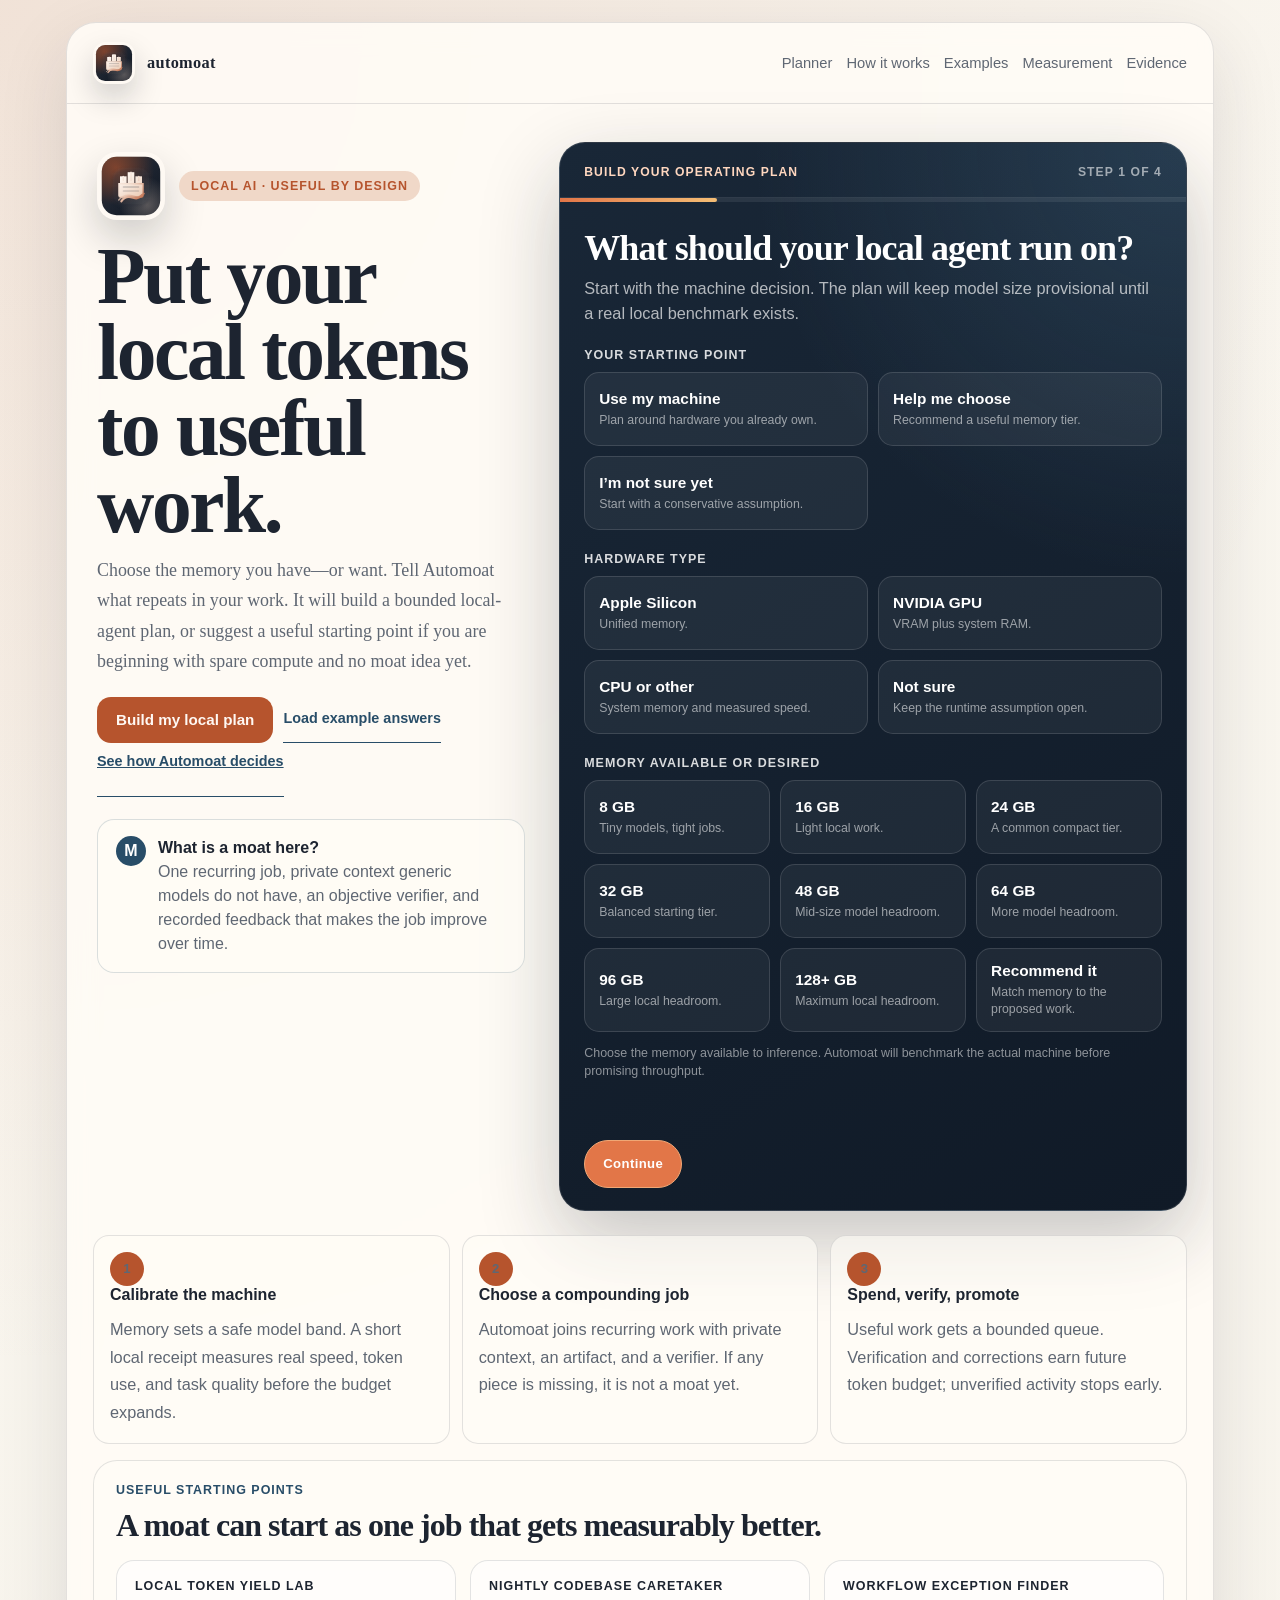
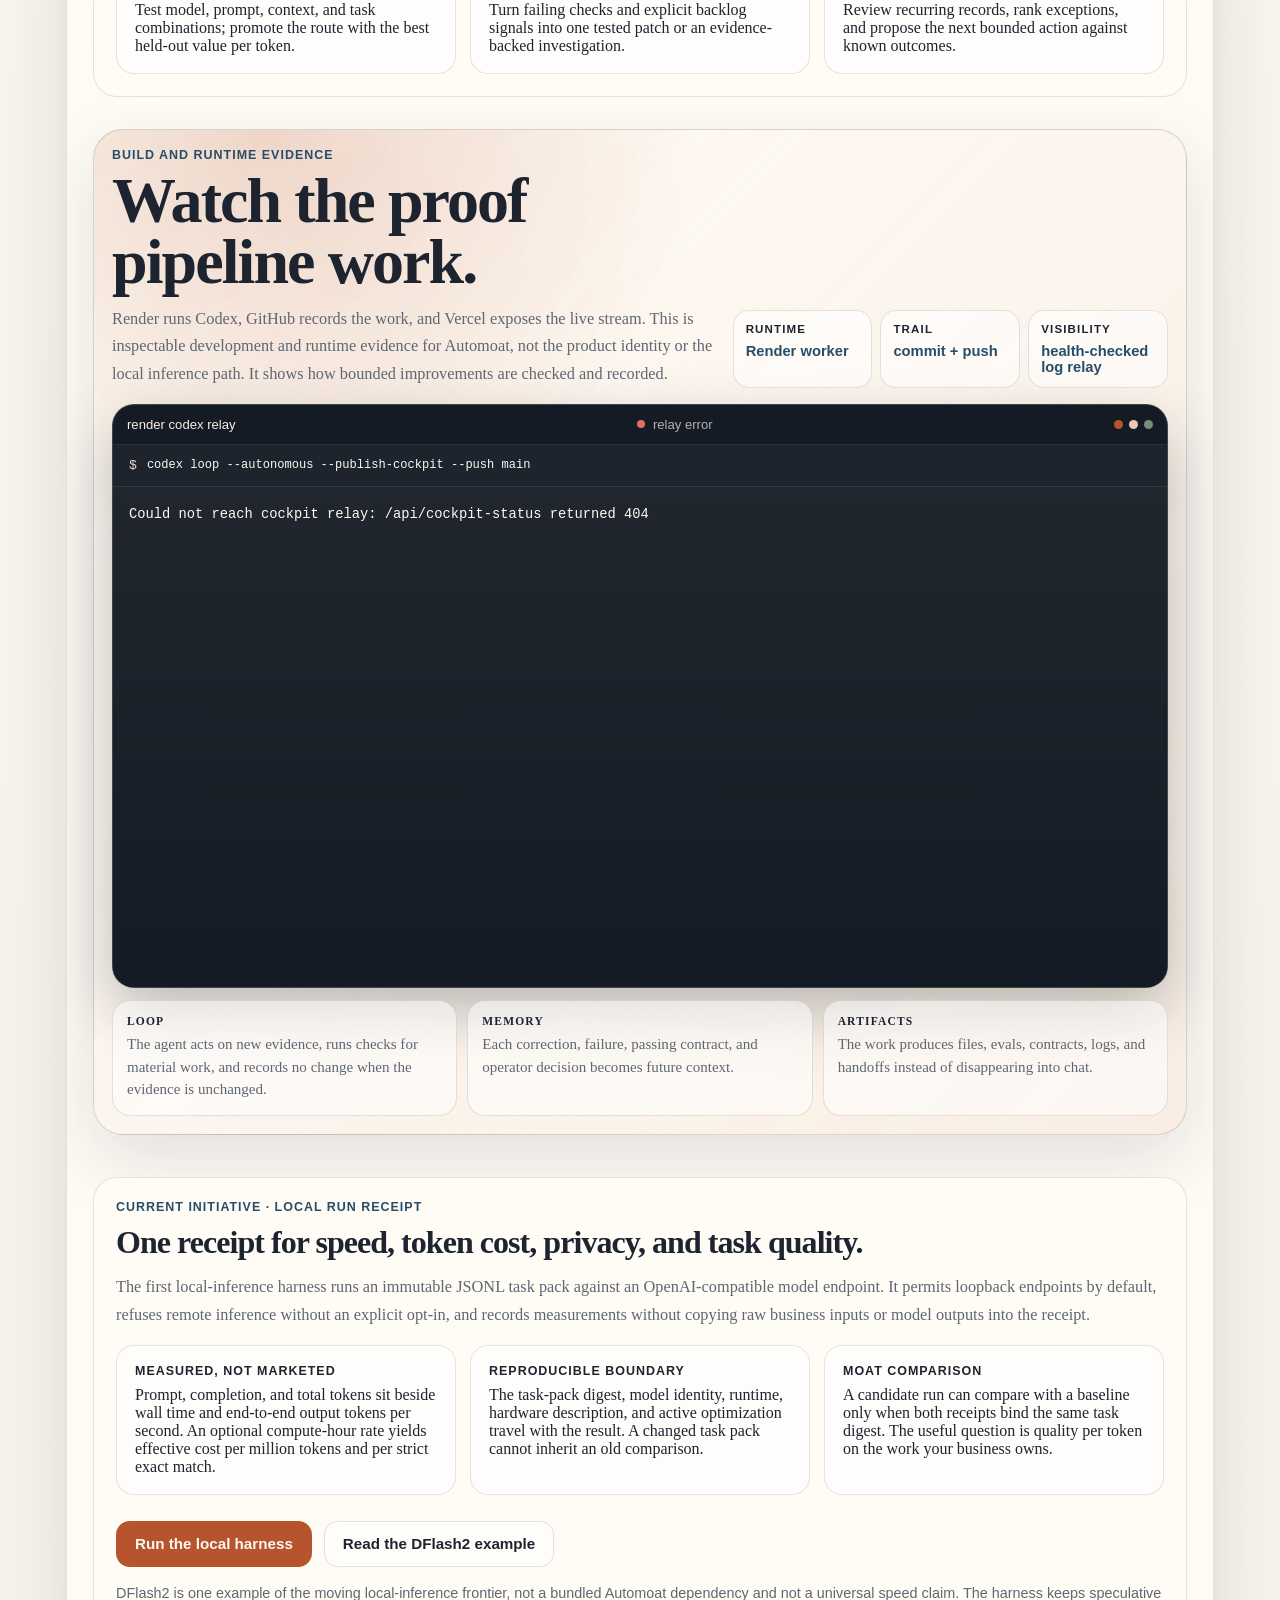
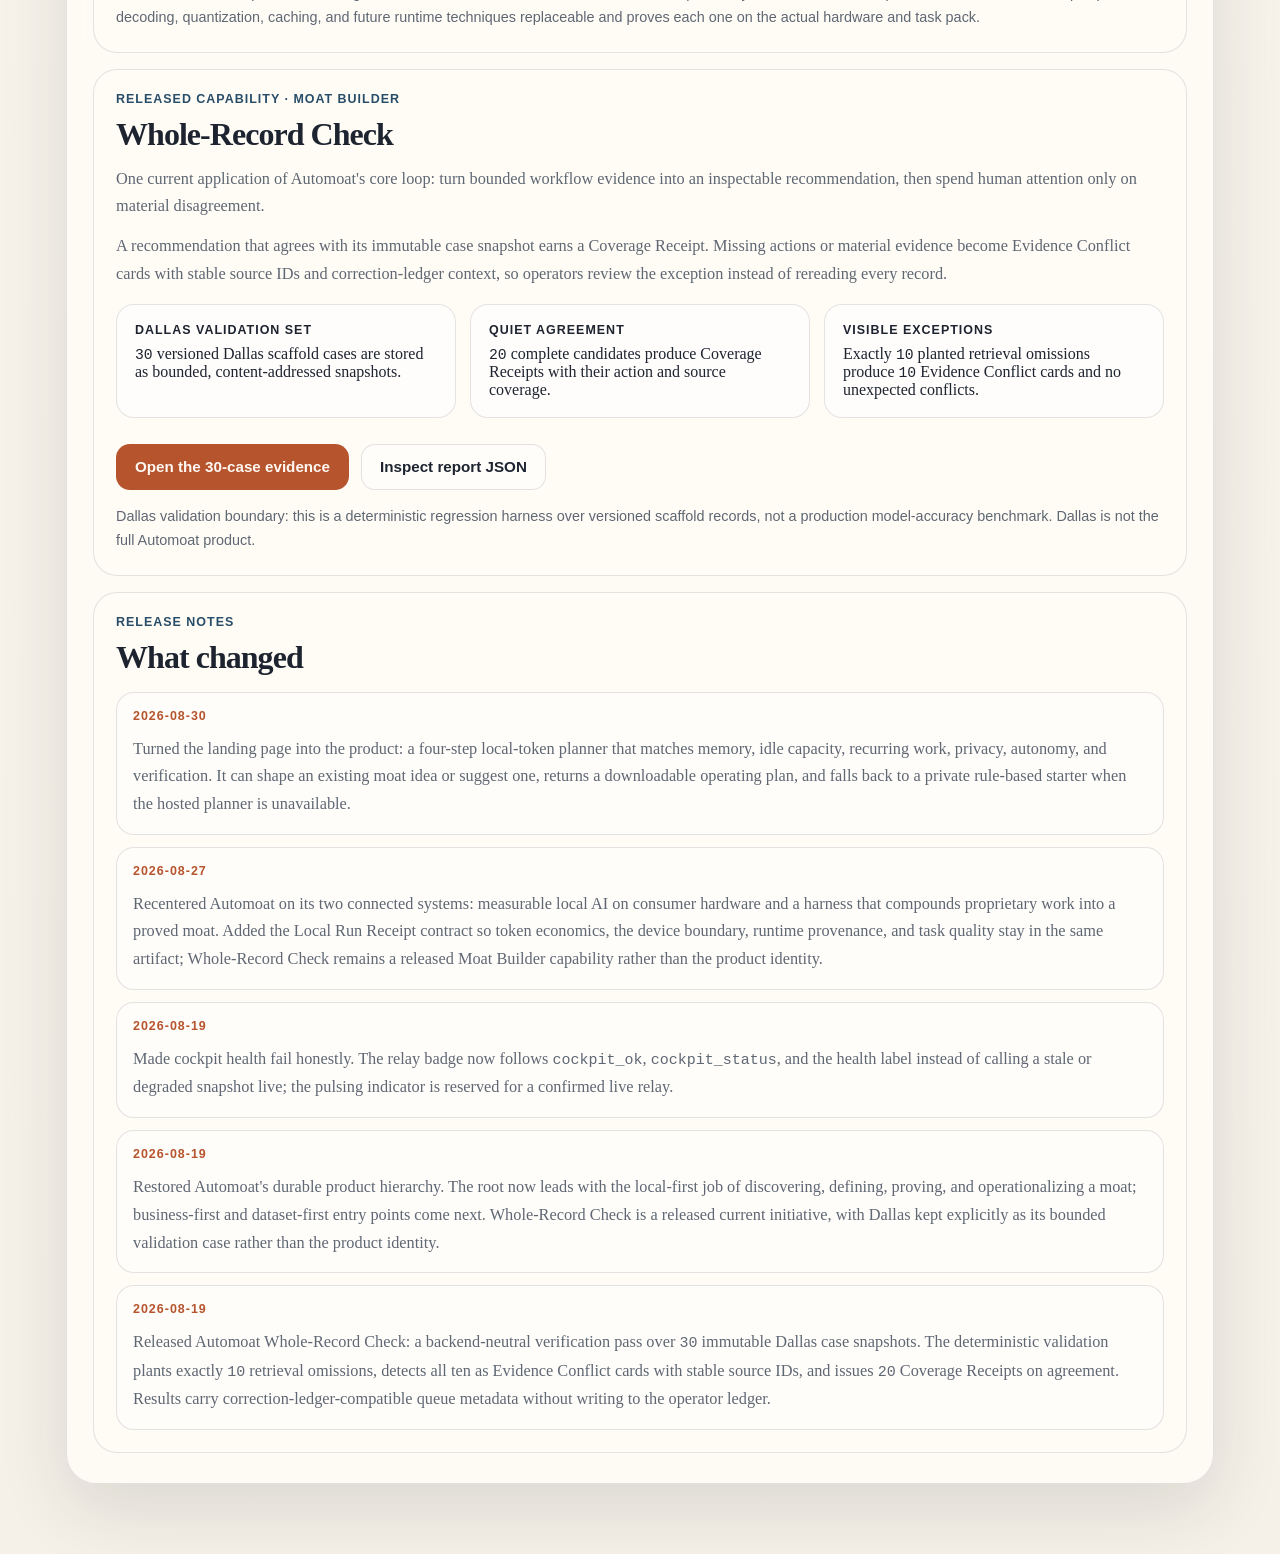
==== commit d4c59e54: "feat: turn landing into local token planner" ====
--- a/index.html
+++ b/index.html
@@ -3,15 +3,15 @@
   <head>
     <meta charset="utf-8" />
     <meta name="viewport" content="width=device-width, initial-scale=1" />
-    <title>Automoat | Local AI that compounds your private advantage</title>
+    <title>Automoat | Put your local tokens to useful work</title>
     <meta
       name="description"
-      content="Run AI on consumer hardware you control, measure the token economics, and turn private workflows, corrections, and outcomes into a moat you can prove."
+      content="Choose a memory tier and turn recurring work into a bounded, verifiable operating plan for your local AI agent."
     />
-    <meta property="og:title" content="Automoat | Local AI that compounds your private advantage" />
+    <meta property="og:title" content="Automoat | Put your local tokens to useful work" />
     <meta
       property="og:description"
-      content="Run AI locally, account for every token, and build a measurable moat from the private work your business already creates."
+      content="Build a local-agent plan that matches your memory, recurring work, privacy boundary, and strongest verifier."
     />
     <style>
       :root {
@@ -1114,6 +1114,7 @@
         }
       }
     </style>
+    <link rel="stylesheet" href="/assets/moat-planner.css" />
   </head>
   <body>
     <main>
@@ -1124,99 +1125,345 @@
             <div class="brand-name">automoat</div>
           </a>
           <div class="nav-links">
-            <a href="#identity">Product</a>
-            <a href="#entry-points">Start here</a>
-            <a href="#local-run">Local run receipt</a>
-            <a href="#whole-record">Moat proof</a>
-            <a href="#terminal">Runtime evidence</a>
-            <a href="#release-notes">Release notes</a>
-            <a href="/mvp.html">Proof archive</a>
+            <a href="#planner">Planner</a>
+            <a href="#how-it-works">How it works</a>
+            <a href="#examples">Examples</a>
+            <a href="#local-run">Measurement</a>
+            <a href="#terminal">Evidence</a>
           </div>
         </div>
 
-        <div class="hero">
-          <div class="hero-brand">
-            <img class="hero-logo" src="assets/automoat-icon.svg" alt="" aria-hidden="true" />
-            <div class="eyebrow">Local AI · Private advantage</div>
+        <div class="hero planner-hero" id="planner">
+          <div class="planner-hero-grid">
+            <div class="planner-intro">
+              <div class="hero-brand">
+                <img class="hero-logo" src="assets/automoat-icon.svg" alt="" aria-hidden="true" />
+                <div class="eyebrow">Local AI · Useful by design</div>
+              </div>
+              <h1>Put your local tokens to useful work.</h1>
+              <p class="hero-copy">
+                Choose the memory you have—or want. Tell Automoat what repeats in your work.
+                It will build a bounded local-agent plan, or suggest a useful starting point if
+                you are beginning with spare compute and no moat idea yet.
+              </p>
+              <div class="planner-intro-actions">
+                <a class="button button-primary" href="#plan-builder">Build my local plan</a>
+                <button class="planner-text-button" type="button" data-planner-example>Load example answers</button>
+                <a class="planner-text-button" href="#how-it-works">See how Automoat decides</a>
+              </div>
+              <div class="planner-definition">
+                <span class="planner-definition-mark" aria-hidden="true">M</span>
+                <div>
+                  <strong>What is a moat here?</strong><br />
+                  One recurring job, private context generic models do not have, an objective
+                  verifier, and recorded feedback that makes the job improve over time.
+                </div>
+              </div>
+            </div>
+
+            <div class="planner-card" id="plan-builder" data-moat-planner>
+              <div class="planner-card-header">
+                <span class="planner-card-label">Build your operating plan</span>
+                <span class="planner-step-count" data-planner-step-count>Step 1 of 4</span>
+              </div>
+              <div
+                class="planner-progress-track"
+                role="progressbar"
+                aria-label="Questionnaire progress"
+                aria-valuemin="1"
+                aria-valuemax="4"
+                aria-valuenow="1"
+              >
+                <div class="planner-progress-bar" data-planner-progress></div>
+              </div>
+
+              <form class="planner-form" data-planner-form novalidate>
+                <fieldset class="planner-step" data-planner-step data-step-name="hardware">
+                  <legend tabindex="-1">What should your local agent run on?</legend>
+                  <p class="planner-step-copy">Start with the machine decision. The plan will keep model size provisional until a real local benchmark exists.</p>
+
+                  <span class="planner-subquestion" id="hardware-intent-label">Your starting point</span>
+                  <div class="planner-choice-grid" role="group" aria-labelledby="hardware-intent-label">
+                    <label class="planner-choice">
+                      <input type="radio" name="hardwareIntent" value="existing" />
+                      <span class="planner-choice-body"><span class="planner-choice-title">Use my machine</span><span class="planner-choice-note">Plan around hardware you already own.</span></span>
+                    </label>
+                    <label class="planner-choice">
+                      <input type="radio" name="hardwareIntent" value="choose" />
+                      <span class="planner-choice-body"><span class="planner-choice-title">Help me choose</span><span class="planner-choice-note">Recommend a useful memory tier.</span></span>
+                    </label>
+                    <label class="planner-choice">
+                      <input type="radio" name="hardwareIntent" value="unknown" />
+                      <span class="planner-choice-body"><span class="planner-choice-title">I’m not sure yet</span><span class="planner-choice-note">Start with a conservative assumption.</span></span>
+                    </label>
+                  </div>
+
+                  <span class="planner-subquestion" id="platform-label">Hardware type</span>
+                  <div class="planner-choice-grid" role="group" aria-labelledby="platform-label">
+                    <label class="planner-choice">
+                      <input type="radio" name="platform" value="apple_silicon" />
+                      <span class="planner-choice-body"><span class="planner-choice-title">Apple Silicon</span><span class="planner-choice-note">Unified memory.</span></span>
+                    </label>
+                    <label class="planner-choice">
+                      <input type="radio" name="platform" value="nvidia" />
+                      <span class="planner-choice-body"><span class="planner-choice-title">NVIDIA GPU</span><span class="planner-choice-note">VRAM plus system RAM.</span></span>
+                    </label>
+                    <label class="planner-choice">
+                      <input type="radio" name="platform" value="cpu_other" />
+                      <span class="planner-choice-body"><span class="planner-choice-title">CPU or other</span><span class="planner-choice-note">System memory and measured speed.</span></span>
+                    </label>
+                    <label class="planner-choice">
+                      <input type="radio" name="platform" value="unknown" />
+                      <span class="planner-choice-body"><span class="planner-choice-title">Not sure</span><span class="planner-choice-note">Keep the runtime assumption open.</span></span>
+                    </label>
+                  </div>
+
+                  <span class="planner-subquestion" id="memory-label">Memory available or desired</span>
+                  <div class="planner-choice-grid memory-grid" role="group" aria-labelledby="memory-label">
+                    <label class="planner-choice"><input type="radio" name="memoryGb" value="8" /><span class="planner-choice-body"><span class="planner-choice-title">8 GB</span><span class="planner-choice-note">Tiny models, tight jobs.</span></span></label>
+                    <label class="planner-choice"><input type="radio" name="memoryGb" value="16" /><span class="planner-choice-body"><span class="planner-choice-title">16 GB</span><span class="planner-choice-note">Light local work.</span></span></label>
+                    <label class="planner-choice"><input type="radio" name="memoryGb" value="24" /><span class="planner-choice-body"><span class="planner-choice-title">24 GB</span><span class="planner-choice-note">A common compact tier.</span></span></label>
+                    <label class="planner-choice"><input type="radio" name="memoryGb" value="32" /><span class="planner-choice-body"><span class="planner-choice-title">32 GB</span><span class="planner-choice-note">Balanced starting tier.</span></span></label>
+                    <label class="planner-choice"><input type="radio" name="memoryGb" value="48" /><span class="planner-choice-body"><span class="planner-choice-title">48 GB</span><span class="planner-choice-note">Mid-size model headroom.</span></span></label>
+                    <label class="planner-choice"><input type="radio" name="memoryGb" value="64" /><span class="planner-choice-body"><span class="planner-choice-title">64 GB</span><span class="planner-choice-note">More model headroom.</span></span></label>
+                    <label class="planner-choice"><input type="radio" name="memoryGb" value="96" /><span class="planner-choice-body"><span class="planner-choice-title">96 GB</span><span class="planner-choice-note">Large local headroom.</span></span></label>
+                    <label class="planner-choice"><input type="radio" name="memoryGb" value="128" /><span class="planner-choice-body"><span class="planner-choice-title">128+ GB</span><span class="planner-choice-note">Maximum local headroom.</span></span></label>
+                    <label class="planner-choice"><input type="radio" name="memoryGb" value="recommend" /><span class="planner-choice-body"><span class="planner-choice-title">Recommend it</span><span class="planner-choice-note">Match memory to the proposed work.</span></span></label>
+                  </div>
+                  <p class="planner-inline-note" data-memory-guidance>Choose the memory available to inference. Automoat will benchmark the actual machine before promising throughput.</p>
+                </fieldset>
+
+                <fieldset class="planner-step" data-planner-step data-step-name="schedule" hidden>
+                  <legend tabindex="-1">When can it spend tokens?</legend>
+                  <p class="planner-step-copy">Available hours and a resource ceiling become a measured token budget after calibration.</p>
+                  <span class="planner-subquestion" id="schedule-label">Run window</span>
+                  <div class="planner-choice-grid" role="group" aria-labelledby="schedule-label">
+                    <label class="planner-choice"><input type="radio" name="schedule" value="overnight" /><span class="planner-choice-body"><span class="planner-choice-title">Overnight</span><span class="planner-choice-note">A predictable off-hours window.</span></span></label>
+                    <label class="planner-choice"><input type="radio" name="schedule" value="idle" /><span class="planner-choice-body"><span class="planner-choice-title">When idle</span><span class="planner-choice-note">Use otherwise-unused capacity.</span></span></label>
+                    <label class="planner-choice"><input type="radio" name="schedule" value="quiet" /><span class="planner-choice-body"><span class="planner-choice-title">While I work</span><span class="planner-choice-note">Stay inside a quiet ceiling.</span></span></label>
+                    <label class="planner-choice"><input type="radio" name="schedule" value="custom" /><span class="planner-choice-body"><span class="planner-choice-title">Custom window</span><span class="planner-choice-note">Bring your own scheduler later.</span></span></label>
+                  </div>
+                  <span class="planner-subquestion">Daily capacity</span>
+                  <div class="planner-fields">
+                    <label class="planner-field">
+                      <span>Hours available per day</span>
+                      <input type="number" name="hoursPerDay" min="1" max="24" step="1" value="8" inputmode="numeric" />
+                    </label>
+                  </div>
+                  <span class="planner-subquestion" id="resource-label">Resource posture</span>
+                  <div class="planner-choice-grid memory-grid" role="group" aria-labelledby="resource-label">
+                    <label class="planner-choice"><input type="radio" name="resourceCeiling" value="25" /><span class="planner-choice-body"><span class="planner-choice-title">Quiet · 25%</span><span class="planner-choice-note">Protect foreground work.</span></span></label>
+                    <label class="planner-choice"><input type="radio" name="resourceCeiling" value="60" /><span class="planner-choice-body"><span class="planner-choice-title">Balanced · 60%</span><span class="planner-choice-note">Useful work with headroom.</span></span></label>
+                    <label class="planner-choice"><input type="radio" name="resourceCeiling" value="90" /><span class="planner-choice-body"><span class="planner-choice-title">Max useful · 90%</span><span class="planner-choice-note">Spend idle compute aggressively.</span></span></label>
+                  </div>
+                </fieldset>
+
+                <fieldset class="planner-step" data-planner-step data-step-name="moat" hidden>
+                  <legend tabindex="-1">What should get better every week?</legend>
+                  <p class="planner-step-copy">Think about what you repeatedly review, decide, fix, summarize, or create. You can bring an idea or ask for one.</p>
+                  <span class="planner-subquestion" id="categories-label">Recurring work categories</span>
+                  <div class="planner-choice-grid memory-grid" role="group" aria-labelledby="categories-label">
+                    <label class="planner-choice"><input type="checkbox" name="workCategories" value="code" /><span class="planner-choice-body"><span class="planner-choice-title">Code</span><span class="planner-choice-note">Maintenance and patches.</span></span></label>
+                    <label class="planner-choice"><input type="checkbox" name="workCategories" value="research" /><span class="planner-choice-body"><span class="planner-choice-title">Research</span><span class="planner-choice-note">Sources and writing.</span></span></label>
+                    <label class="planner-choice"><input type="checkbox" name="workCategories" value="documents" /><span class="planner-choice-body"><span class="planner-choice-title">Documents</span><span class="planner-choice-note">Private knowledge.</span></span></label>
+                    <label class="planner-choice"><input type="checkbox" name="workCategories" value="operations" /><span class="planner-choice-body"><span class="planner-choice-title">Operations</span><span class="planner-choice-note">Records and exceptions.</span></span></label>
+                    <label class="planner-choice"><input type="checkbox" name="workCategories" value="creative" /><span class="planner-choice-body"><span class="planner-choice-title">Creative</span><span class="planner-choice-note">Drafts shaped by your taste.</span></span></label>
+                    <label class="planner-choice"><input type="checkbox" name="workCategories" value="personal" /><span class="planner-choice-body"><span class="planner-choice-title">Personal</span><span class="planner-choice-note">Local workflow chores.</span></span></label>
+                  </div>
+                  <span class="planner-subquestion" id="moat-mode-label">Do you already have an idea?</span>
+                  <div class="planner-choice-grid" role="group" aria-labelledby="moat-mode-label">
+                    <label class="planner-choice"><input type="radio" name="moatMode" value="shape" /><span class="planner-choice-body"><span class="planner-choice-title">Shape my idea</span><span class="planner-choice-note">Turn it into a measurable loop.</span></span></label>
+                    <label class="planner-choice"><input type="radio" name="moatMode" value="suggest" /><span class="planner-choice-body"><span class="planner-choice-title">Suggest one</span><span class="planner-choice-note">Rank useful ideas for my setup.</span></span></label>
+                  </div>
+                  <label class="planner-disclosure planner-ai-choice">
+                    <input type="checkbox" name="useHostedPlanner" checked />
+                    <span><strong>Tailor with hosted AI.</strong> On Generate, the questionnaire answers below are sent to a hosted model. No files or paths are sent. Uncheck this for a browser-only rule-based starter, and do not paste secrets.</span>
+                  </label>
+                  <div class="planner-fields" style="margin-top: 16px">
+                    <label class="planner-field planner-field-wide" data-idea-field hidden>
+                      <span>I want my local agent to…</span>
+                      <textarea name="idea" maxlength="1200" placeholder="Review my repositories overnight and propose one tested improvement"></textarea>
+                    </label>
+                    <label class="planner-field">
+                      <span>Private context available</span>
+                      <textarea name="privateContext" maxlength="600" placeholder="Describe the kind of context—do not paste it"></textarea>
+                    </label>
+                    <label class="planner-field">
+                      <span>What does a useful result look like?</span>
+                      <textarea name="usefulResult" maxlength="600" placeholder="A reviewed patch, cited brief, or ranked exception queue"></textarea>
+                    </label>
+                  </div>
+                </fieldset>
+
+                <fieldset class="planner-step" data-planner-step data-step-name="boundaries" hidden>
+                  <legend tabindex="-1">What are the boundaries?</legend>
+                  <p class="planner-step-copy">Pick the strongest practical verifier and the least authority the job needs. You can change these before anything runs locally.</p>
+                  <div class="planner-fields">
+                    <label class="planner-field">
+                      <span>What should improve?</span>
+                      <select name="goal">
+                        <option value="">Choose a goal</option>
+                        <option value="time">Time saved</option>
+                        <option value="quality">Quality and reliability</option>
+                        <option value="revenue">Revenue-supporting work</option>
+                        <option value="knowledge">Private knowledge reuse</option>
+                        <option value="performance">Verified value per local token</option>
+                      </select>
+                    </label>
+                    <label class="planner-field">
+                      <span>Future local workload network</span>
+                      <select name="network">
+                        <option value="">Choose a boundary</option>
+                        <option value="loopback_only">Local and loopback only</option>
+                        <option value="local_plus_readonly_web">Local plus read-only web research</option>
+                        <option value="remote_opt_in">Explicit remote fallback allowed</option>
+                      </select>
+                    </label>
+                    <label class="planner-field">
+                      <span>Autonomy</span>
+                      <select name="autonomy">
+                        <option value="">Choose an autonomy level</option>
+                        <option value="recommend">Recommend only</option>
+                        <option value="draft">Create drafts and patches</option>
+                        <option value="bounded_execute">Execute bounded changes after checks</option>
+                      </select>
+                    </label>
+                    <label class="planner-field">
+                      <span>Primary verifier</span>
+                      <select name="verifier">
+                        <option value="">Choose a verifier</option>
+                        <option value="tests">Tests and checks</option>
+                        <option value="citations">Citations and source coverage</option>
+                        <option value="schema">Schema validation</option>
+                        <option value="accepted_edits">Accepted edits</option>
+                        <option value="known_outcomes">Known outcomes</option>
+                        <option value="manual">Manual approval</option>
+                      </select>
+                    </label>
+                  </div>
+                  <div class="planner-disclosure">
+                    <span aria-hidden="true">↗</span>
+                    <div><strong>Planning boundary.</strong> If “Tailor with hosted AI” is enabled, these planning answers are sent to a hosted model. If it is disabled, the starter stays in this browser. No files are uploaded, and the future local workloads follow the network boundary above.</div>
+                  </div>
+                </fieldset>
+
+                <p class="planner-error" id="planner-error" data-planner-error role="alert"></p>
+                <div class="planner-actions">
+                  <button class="planner-button planner-button-secondary" type="button" data-planner-back hidden>Back</button>
+                  <div class="planner-generation-status" data-planner-generation-status hidden aria-live="polite">
+                    <span class="planner-spinner" aria-hidden="true"></span>
+                    Matching useful work to a verifier…
+                  </div>
+                  <button class="planner-button planner-button-secondary" type="button" data-planner-cancel hidden>Cancel</button>
+                  <button class="planner-button planner-button-primary" type="button" data-planner-next>Continue</button>
+                  <button class="planner-button planner-button-primary" type="submit" data-planner-generate hidden>Generate my operating plan</button>
+                </div>
+              </form>
+
+              <noscript>
+                <p class="planner-result-notice">This planner needs JavaScript. A safe manual starter is: choose a memory ceiling, freeze 10 representative tasks, run a 15-minute local calibration, and spend more tokens only when an objective verifier passes.</p>
+              </noscript>
+
+              <section class="planner-result" data-planner-result hidden tabindex="-1" aria-live="polite">
+                <div class="planner-result-header">
+                  <span class="planner-card-label">Your local token operating plan</span>
+                  <span class="planner-result-badge" data-plan-mode>Ready</span>
+                </div>
+                <h2 data-plan-title>Your local token operating plan</h2>
+                <p class="planner-result-summary" data-plan-summary>Start small. Earn the right to spend more tokens.</p>
+                <p class="planner-result-notice" data-plan-notice></p>
+
+                <div class="planner-plan-grid">
+                  <div class="planner-plan-card">
+                    <span class="planner-plan-label">Hardware envelope</span>
+                    <h3><span data-plan-memory>—</span> recommended</h3>
+                    <p data-plan-memory-range>—</p>
+                    <p data-plan-hardware-reason></p>
+                    <div class="planner-hardware-facts">
+                      <div class="planner-hardware-fact"><strong data-plan-model>—</strong><span>model-size band</span></div>
+                      <div class="planner-hardware-fact"><strong data-plan-concurrency>—</strong><span>safe concurrency</span></div>
+                      <div class="planner-hardware-fact"><strong data-plan-context>—</strong><span>context target</span></div>
+                    </div>
+                  </div>
+                  <div class="planner-plan-card">
+                    <span class="planner-plan-label">Proposed moat</span>
+                    <h3 data-plan-moat-title>—</h3>
+                    <p><strong>Recurring job:</strong> <span data-plan-moat-job>—</span></p>
+                    <p><strong>Private context:</strong> <span data-plan-moat-context>—</span></p>
+                    <p><strong>Artifact:</strong> <span data-plan-moat-artifact>—</span></p>
+                    <p><strong>Verify:</strong> <span data-plan-moat-verifier>—</span></p>
+                    <p><strong>Metric:</strong> <span data-plan-metric>—</span></p>
+                  </div>
+                  <div class="planner-plan-card">
+                    <span class="planner-plan-label">Token allocation</span>
+                    <ul class="planner-allocation" data-plan-allocation></ul>
+                  </div>
+                  <div class="planner-plan-card">
+                    <span class="planner-plan-label">Operating boundaries</span>
+                    <p><strong>Window:</strong> <span data-plan-boundary-schedule>—</span></p>
+                    <p><strong>Capacity:</strong> <span data-plan-boundary-capacity>—</span></p>
+                    <p><strong>Network:</strong> <span data-plan-boundary-network>—</span></p>
+                    <p><strong>Autonomy:</strong> <span data-plan-boundary-autonomy>—</span></p>
+                    <p><strong>Primary verifier:</strong> <span data-plan-boundary-verifier>—</span></p>
+                  </div>
+                  <div class="planner-plan-card">
+                    <span class="planner-plan-label">First three bounded jobs</span>
+                    <ul class="planner-queue" data-plan-queue></ul>
+                  </div>
+                  <div class="planner-plan-card">
+                    <span class="planner-plan-label">Promotion scorecard</span>
+                    <p><strong>Primary metric:</strong> <span data-plan-scorecard-metric>—</span></p>
+                    <p><strong>Promote when:</strong> <span data-plan-promotion>—</span></p>
+                    <p><strong>Stop rule:</strong> <span data-plan-stop>—</span></p>
+                  </div>
+                  <div class="planner-plan-card">
+                    <span class="planner-plan-label">First-week experiment</span>
+                    <ol class="planner-week" data-plan-week></ol>
+                  </div>
+                  <div class="planner-plan-card planner-plan-card-wide" data-plan-alternatives-card>
+                    <span class="planner-plan-label">Other moat ideas</span>
+                    <ul class="planner-alternatives" data-plan-alternatives></ul>
+                  </div>
+                  <div class="planner-plan-card planner-plan-card-wide">
+                    <span class="planner-plan-label">Privacy boundary</span>
+                    <p data-plan-privacy>—</p>
+                  </div>
+                </div>
+                <div class="planner-result-actions">
+                  <button class="planner-button planner-button-primary" type="button" data-plan-download>Download plan.json</button>
+                  <button class="planner-button planner-button-secondary" type="button" data-plan-copy>Copy plan JSON</button>
+                  <button class="planner-button planner-button-secondary" type="button" data-plan-edit>Edit answers</button>
+                </div>
+                <p class="planner-action-status" data-plan-action-status aria-live="polite"></p>
+              </section>
+            </div>
           </div>
-          <h1>Run AI locally. Build what only your business can know.</h1>
-          <p class="hero-copy">
-            Automoat is a harness for running AI on consumer hardware and a moat builder for the
-            private workflows, corrections, and outcomes that generic models do not have. Every
-            run accounts for token cost, task quality, and whether the work crossed the device boundary.
-          </p>
-          <div class="hero-actions">
-            <a class="button button-primary" href="#entry-points">Choose a starting path</a>
-            <a class="button button-secondary" href="#local-run">Inspect the run contract</a>
-            <a class="button button-secondary" href="#whole-record">See a moat proof</a>
-            <a class="button button-secondary" href="/mvp.html">Open Proof Archive</a>
+
+          <div class="planner-how" id="how-it-works">
+            <div class="planner-how-card">
+              <span class="moat-index">1</span>
+              <strong>Calibrate the machine</strong>
+              <p>Memory sets a safe model band. A short local receipt measures real speed, token use, and task quality before the budget expands.</p>
+            </div>
+            <div class="planner-how-card">
+              <span class="moat-index">2</span>
+              <strong>Choose a compounding job</strong>
+              <p>Automoat joins recurring work with private context, an artifact, and a verifier. If any piece is missing, it is not a moat yet.</p>
+            </div>
+            <div class="planner-how-card">
+              <span class="moat-index">3</span>
+              <strong>Spend, verify, promote</strong>
+              <p>Useful work gets a bounded queue. Verification and corrections earn future token budget; unverified activity stops early.</p>
+            </div>
           </div>
 
-          <div class="section" id="identity" data-product-identity>
-            <div class="section-header">
-              <div class="kicker">One product · Two connected systems</div>
-            </div>
-            <h2>Local AI is the engine. Your private work is the advantage.</h2>
-            <p>
-              Faster inference is useful only when it makes a valuable job cheaper or more private.
-              Proprietary data is useful only when it improves that job under a fixed evaluation.
-              Automoat keeps those two systems inside one measurable loop.
-            </p>
-            <div class="moat-grid">
-              <div class="moat-card">
-                <span class="moat-index">1</span>
-                <div>
-                  <strong>Local AI on hardware you control</strong>
-                  <p>Run supported models behind a loopback endpoint and compare runtimes, quantization, prompt caching, or speculative decoding without tying the product to one engine.</p>
-                </div>
-              </div>
-              <div class="moat-card">
-                <span class="moat-index">2</span>
-                <div>
-                  <strong>A harness for building your moat</strong>
-                  <p>Turn repeated work into task packs, evals, corrections, and outcome-linked datasets, then prove whether that private context beats the generic baseline.</p>
-                </div>
-              </div>
-            </div>
-            <div class="artifact-grid" data-core-gates>
-              <div class="artifact-card">
-                <span class="artifact-label">Token economics</span>
-                Count prompt, completion, and total tokens; measure wall time and effective cost per
-                million tokens and per correct outcome. Faster is not cheaper until the receipt proves it.
-              </div>
-              <div class="artifact-card">
-                <span class="artifact-label">Privacy boundary</span>
-                Loopback is the default. Remote inference requires an explicit opt-in, and run receipts
-                keep raw prompts, targets, proprietary records, and predictions out of the artifact.
-              </div>
-              <div class="artifact-card">
-                <span class="artifact-label">Task lift</span>
-                Compare the same immutable task pack across a generic baseline and a moat-enhanced run.
-                If private context does not improve the chosen task, it has not earned production use.
-              </div>
-            </div>
-          </div>
-
-          <div class="section" id="entry-points" data-product-entry-points>
-            <div class="section-header">
-              <div class="kicker">Two starting points · one loop</div>
-            </div>
-            <h2>Start with the hardware or start with the work.</h2>
-            <p>
-              Both paths end in the same receipt: what ran, where it ran, how many tokens it used,
-              what it cost, what stayed private, and whether the business-specific system was better.
-            </p>
+          <div class="section" id="examples">
+            <div class="section-header"><div class="kicker">Useful starting points</div></div>
+            <h2>A moat can start as one job that gets measurably better.</h2>
             <div class="artifact-grid">
-              <div class="artifact-card">
-                <span class="artifact-label">Hardware-first local run</span>
-                Bring a Mac, PC, or workstation. Pin a model and runtime, record the active inference
-                technique, run a bounded task pack, and learn the real token economics on that machine.
-              </div>
-              <div class="artifact-card">
-                <span class="artifact-label">Moat-first business + data</span>
-                Map recurring work or inspect a local dataset, capture the decisions and corrections
-                that are actually proprietary, then test retrieval, adaptation, fine-tuning, or no deployment.
-              </div>
+              <div class="artifact-card"><span class="artifact-label">Local token yield lab</span>Test model, prompt, context, and task combinations; promote the route with the best held-out value per token.</div>
+              <div class="artifact-card"><span class="artifact-label">Nightly codebase caretaker</span>Turn failing checks and explicit backlog signals into one tested patch or an evidence-backed investigation.</div>
+              <div class="artifact-card"><span class="artifact-label">Workflow exception finder</span>Review recurring records, rank exceptions, and propose the next bounded action against known outcomes.</div>
             </div>
           </div>
 
@@ -1372,6 +1619,15 @@
             </div>
             <h2>What changed</h2>
             <div class="timeline">
+              <div class="timeline-item">
+                <div class="timeline-meta">2026-08-30</div>
+                <p>
+                  Turned the landing page into the product: a four-step local-token planner that
+                  matches memory, idle capacity, recurring work, privacy, autonomy, and verification.
+                  It can shape an existing moat idea or suggest one, returns a downloadable operating
+                  plan, and falls back to a private rule-based starter when the hosted planner is unavailable.
+                </p>
+              </div>
               <div class="timeline-item">
                 <div class="timeline-meta">2026-08-27</div>
                 <p>
@@ -1824,17 +2080,17 @@
               <div class="truth good">
                 <h3>Built</h3>
                 <p>
-                  Broad product framing, a narrow permit-data proof wedge, artifact contracts,
-                  deterministic writers, two discovery variants, three normalized Dallas dataset paths,
-                  three eval scaffolds, and a shared unattended loop for keeping generated status surfaces current.
+                  An interactive operating-plan questionnaire, bounded hosted planning synthesis,
+                  a browser-only deterministic fallback, a narrow permit-data proof wedge, artifact
+                  contracts, local run receipts, and an unattended evidence loop.
                 </p>
               </div>
               <div class="truth warn">
                 <h3>Not built</h3>
                 <p>
-                  No automatic end-to-end moat builder yet, no production workflow runner, no live
-                  baseline-versus-moat benchmarking, no dynamic local app route, and no evidence yet
-                  that the permit-data wedge generalizes into a durable data moat.
+                  The plan does not yet install or operate a local model automatically. There is no
+                  production workflow runner or live baseline-versus-moat benchmark, and no evidence
+                  yet that the permit-data wedge generalizes into a durable data moat.
                 </p>
               </div>
             </div>
@@ -1878,6 +2134,7 @@
         </div>
       </div>
     </main>
+    <script src="/assets/moat-planner.js" defer></script>
     <script>
       (() => {
         const panels = Array.from(document.querySelectorAll("[data-bridge-url]"));
@@ -2030,8 +2287,24 @@
           }
         }
 
-        refreshBridge();
-        window.setInterval(refreshBridge, 3000);
+        let pollingTimer = null;
+        function beginBridgePolling() {
+          if (pollingTimer !== null) return;
+          refreshBridge();
+          pollingTimer = window.setInterval(refreshBridge, 3000);
+        }
+
+        const terminalStage = document.getElementById("terminal");
+        if (terminalStage && "IntersectionObserver" in window) {
+          const observer = new IntersectionObserver((entries) => {
+            if (!entries.some((entry) => entry.isIntersecting)) return;
+            observer.disconnect();
+            beginBridgePolling();
+          }, { rootMargin: "240px" });
+          observer.observe(terminalStage);
+        } else {
+          beginBridgePolling();
+        }
       })();
     </script>
   </body>
--- a/assets/moat-planner.css
+++ b/assets/moat-planner.css
@@ -0,0 +1,764 @@
+.planner-hero {
+  padding-top: 38px;
+}
+
+.planner-card [hidden] {
+  display: none !important;
+}
+
+.planner-hero-grid {
+  display: grid;
+  grid-template-columns: minmax(0, 0.82fr) minmax(520px, 1.18fr);
+  gap: 30px;
+  align-items: start;
+}
+
+.planner-intro {
+  position: sticky;
+  top: 18px;
+  padding: 10px 4px 28px;
+}
+
+.planner-intro h1 {
+  max-width: 690px;
+  font-size: clamp(3.35rem, 6.2vw, 5.8rem);
+}
+
+.planner-intro .hero-copy {
+  max-width: 630px;
+  margin-bottom: 20px;
+  font-size: 1.12rem;
+}
+
+.planner-definition {
+  display: grid;
+  grid-template-columns: 30px minmax(0, 1fr);
+  gap: 12px;
+  max-width: 620px;
+  margin-top: 22px;
+  padding: 16px 18px;
+  border: 1px solid rgba(40, 77, 104, 0.17);
+  border-radius: 17px;
+  background: rgba(255, 252, 246, 0.72);
+  font-family: "Helvetica Neue", Arial, sans-serif;
+  color: var(--muted);
+  line-height: 1.5;
+}
+
+.planner-definition strong {
+  color: var(--ink);
+}
+
+.planner-definition-mark {
+  display: grid;
+  place-items: center;
+  width: 30px;
+  height: 30px;
+  border-radius: 50%;
+  background: var(--accent-2);
+  color: #fff;
+  font-weight: 800;
+}
+
+.planner-intro-actions {
+  display: flex;
+  flex-wrap: wrap;
+  gap: 10px;
+  margin-top: 18px;
+}
+
+.planner-text-button {
+  min-height: 44px;
+  padding: 0;
+  border: 0;
+  border-bottom: 1px solid currentColor;
+  background: transparent;
+  color: var(--accent-2);
+  font: 700 0.9rem/1.2 "Helvetica Neue", Arial, sans-serif;
+  cursor: pointer;
+}
+
+.planner-text-button:hover {
+  color: var(--accent);
+}
+
+.planner-card {
+  min-height: 670px;
+  scroll-margin-top: 16px;
+  overflow: hidden;
+  border: 1px solid rgba(255, 255, 255, 0.12);
+  border-radius: 26px;
+  background:
+    radial-gradient(circle at 100% 0%, rgba(91, 139, 173, 0.24), transparent 35%),
+    linear-gradient(150deg, #192737 0%, #101a27 100%);
+  box-shadow: 0 30px 80px rgba(16, 26, 39, 0.24);
+  color: #f9f6ef;
+  font-family: "Helvetica Neue", Arial, sans-serif;
+}
+
+.planner-card-header {
+  display: flex;
+  align-items: center;
+  justify-content: space-between;
+  gap: 16px;
+  padding: 22px 24px 18px;
+  border-bottom: 1px solid rgba(255, 255, 255, 0.1);
+}
+
+.planner-card-label,
+.planner-step-count,
+.planner-result-badge {
+  font-size: 0.76rem;
+  font-weight: 800;
+  letter-spacing: 0.09em;
+  text-transform: uppercase;
+}
+
+.planner-card-label {
+  color: #ffd7bf;
+}
+
+.planner-step-count {
+  color: rgba(255, 255, 255, 0.58);
+}
+
+.planner-progress-track {
+  height: 4px;
+  overflow: hidden;
+  background: rgba(255, 255, 255, 0.08);
+}
+
+.planner-progress-bar {
+  width: 25%;
+  height: 100%;
+  border-radius: 0 99px 99px 0;
+  background: linear-gradient(90deg, #e27648, #f5be75);
+  transition: width 220ms ease;
+}
+
+.planner-form {
+  display: flex;
+  min-height: 612px;
+  flex-direction: column;
+  padding: 27px 24px 22px;
+}
+
+.planner-step {
+  margin: 0;
+  padding: 0;
+  border: 0;
+}
+
+.planner-step legend {
+  width: 100%;
+  margin: 0 0 8px;
+  padding: 0;
+  color: #fff;
+  font: 700 clamp(1.65rem, 3vw, 2.25rem)/1.08 Georgia, serif;
+  letter-spacing: -0.025em;
+}
+
+.planner-step-copy {
+  max-width: 620px;
+  margin: 0 0 22px;
+  color: rgba(255, 255, 255, 0.68);
+  line-height: 1.55;
+}
+
+.planner-subquestion {
+  display: block;
+  margin: 22px 0 10px;
+  color: rgba(255, 255, 255, 0.84);
+  font-size: 0.78rem;
+  font-weight: 800;
+  letter-spacing: 0.08em;
+  text-transform: uppercase;
+}
+
+.planner-choice-grid {
+  display: grid;
+  grid-template-columns: repeat(2, minmax(0, 1fr));
+  gap: 10px;
+}
+
+.planner-choice-grid.memory-grid {
+  grid-template-columns: repeat(3, minmax(0, 1fr));
+}
+
+.planner-choice {
+  position: relative;
+  display: block;
+  min-width: 0;
+  cursor: pointer;
+}
+
+.planner-choice input {
+  position: absolute;
+  width: 1px;
+  height: 1px;
+  overflow: hidden;
+  opacity: 0;
+}
+
+.planner-choice-body {
+  display: flex;
+  min-height: 74px;
+  height: 100%;
+  flex-direction: column;
+  justify-content: center;
+  gap: 4px;
+  padding: 13px 14px;
+  border: 1px solid rgba(255, 255, 255, 0.13);
+  border-radius: 15px;
+  background: rgba(255, 255, 255, 0.055);
+  transition: border-color 160ms ease, background 160ms ease, transform 160ms ease;
+}
+
+.planner-choice:hover .planner-choice-body {
+  border-color: rgba(255, 215, 191, 0.5);
+  transform: translateY(-1px);
+}
+
+.planner-choice input:checked + .planner-choice-body {
+  border-color: #f0a775;
+  background: rgba(226, 118, 72, 0.18);
+  box-shadow: inset 0 0 0 1px rgba(240, 167, 117, 0.2);
+}
+
+.planner-choice input:focus-visible + .planner-choice-body {
+  outline: 3px solid #f8cf91;
+  outline-offset: 3px;
+}
+
+.planner-choice-title {
+  color: #fff;
+  font-size: 0.96rem;
+  font-weight: 750;
+}
+
+.planner-choice-note {
+  color: rgba(255, 255, 255, 0.56);
+  font-size: 0.77rem;
+  line-height: 1.35;
+}
+
+.planner-fields {
+  display: grid;
+  grid-template-columns: repeat(2, minmax(0, 1fr));
+  gap: 14px;
+}
+
+.planner-field {
+  display: grid;
+  gap: 7px;
+}
+
+.planner-field-wide {
+  grid-column: 1 / -1;
+}
+
+.planner-field > span,
+.planner-field-label {
+  color: rgba(255, 255, 255, 0.75);
+  font-size: 0.8rem;
+  font-weight: 750;
+}
+
+.planner-field input,
+.planner-field textarea,
+.planner-field select {
+  width: 100%;
+  min-height: 48px;
+  padding: 12px 13px;
+  border: 1px solid rgba(255, 255, 255, 0.16);
+  border-radius: 12px;
+  outline: none;
+  background: rgba(255, 255, 255, 0.08);
+  color: #fff;
+  font: inherit;
+}
+
+.planner-field textarea {
+  min-height: 88px;
+  resize: vertical;
+  line-height: 1.45;
+}
+
+.planner-field select option {
+  color: #17212e;
+}
+
+.planner-field input::placeholder,
+.planner-field textarea::placeholder {
+  color: rgba(255, 255, 255, 0.34);
+}
+
+.planner-field input:focus,
+.planner-field textarea:focus,
+.planner-field select:focus {
+  border-color: #f0a775;
+  box-shadow: 0 0 0 3px rgba(240, 167, 117, 0.2);
+}
+
+.planner-inline-note {
+  margin: 12px 0 0;
+  color: rgba(255, 255, 255, 0.52);
+  font-size: 0.78rem;
+  line-height: 1.45;
+}
+
+.planner-disclosure {
+  display: grid;
+  grid-template-columns: 24px minmax(0, 1fr);
+  gap: 10px;
+  margin-top: 18px;
+  padding: 12px 13px;
+  border: 1px solid rgba(255, 215, 191, 0.2);
+  border-radius: 13px;
+  background: rgba(255, 215, 191, 0.07);
+  color: rgba(255, 255, 255, 0.66);
+  font-size: 0.78rem;
+  line-height: 1.45;
+}
+
+.planner-disclosure strong {
+  color: #ffd7bf;
+}
+
+.planner-ai-choice {
+  cursor: pointer;
+}
+
+.planner-ai-choice input {
+  width: 18px;
+  height: 18px;
+  margin: 2px 0 0;
+  accent-color: #e27648;
+}
+
+.planner-form[aria-busy="true"] input,
+.planner-form[aria-busy="true"] textarea,
+.planner-form[aria-busy="true"] select {
+  opacity: 0.66;
+}
+
+.planner-error {
+  min-height: 22px;
+  margin: 14px 0 0;
+  color: #ffd0c7;
+  font-size: 0.84rem;
+  line-height: 1.4;
+}
+
+.planner-actions {
+  display: flex;
+  align-items: center;
+  justify-content: space-between;
+  gap: 12px;
+  margin-top: auto;
+  padding-top: 24px;
+}
+
+.planner-button {
+  min-height: 48px;
+  padding: 0 18px;
+  border: 1px solid rgba(255, 255, 255, 0.16);
+  border-radius: 999px;
+  font: 800 0.82rem/1 "Helvetica Neue", Arial, sans-serif;
+  letter-spacing: 0.03em;
+  cursor: pointer;
+  transition: transform 160ms ease, opacity 160ms ease, background 160ms ease;
+}
+
+.planner-button:hover:not(:disabled) {
+  transform: translateY(-1px);
+}
+
+.planner-button:focus-visible {
+  outline: 3px solid #f8cf91;
+  outline-offset: 3px;
+}
+
+.planner-button:disabled {
+  cursor: wait;
+  opacity: 0.62;
+}
+
+.planner-button-primary {
+  border-color: #f0a775;
+  background: #e27648;
+  color: #fff;
+}
+
+.planner-button-secondary {
+  background: rgba(255, 255, 255, 0.07);
+  color: rgba(255, 255, 255, 0.82);
+}
+
+.planner-generation-status {
+  display: flex;
+  align-items: center;
+  gap: 10px;
+  color: rgba(255, 255, 255, 0.68);
+  font-size: 0.82rem;
+}
+
+.planner-spinner {
+  width: 18px;
+  height: 18px;
+  border: 2px solid rgba(255, 255, 255, 0.2);
+  border-top-color: #f0a775;
+  border-radius: 50%;
+  animation: planner-spin 800ms linear infinite;
+}
+
+@keyframes planner-spin {
+  to { transform: rotate(360deg); }
+}
+
+.planner-result {
+  min-height: 670px;
+  padding: 25px;
+  background:
+    radial-gradient(circle at 100% 0%, rgba(182, 84, 45, 0.12), transparent 32%),
+    #fffaf1;
+  color: var(--ink);
+}
+
+.planner-result-header {
+  display: flex;
+  align-items: center;
+  justify-content: space-between;
+  gap: 14px;
+  margin-bottom: 18px;
+}
+
+.planner-result-badge {
+  display: inline-flex;
+  align-items: center;
+  min-height: 30px;
+  padding: 0 10px;
+  border-radius: 999px;
+  background: #e9efe8;
+  color: var(--good);
+}
+
+.planner-result h2 {
+  max-width: 720px;
+  font-size: clamp(2rem, 4vw, 3.2rem);
+  line-height: 1.02;
+}
+
+.planner-result-summary {
+  margin: 10px 0 20px;
+  color: var(--muted);
+  line-height: 1.55;
+}
+
+.planner-result-notice {
+  margin: 0 0 18px;
+  padding: 11px 13px;
+  border-left: 3px solid var(--accent-2);
+  background: rgba(40, 77, 104, 0.06);
+  color: var(--muted);
+  font-size: 0.78rem;
+  line-height: 1.45;
+}
+
+.planner-plan-grid {
+  display: grid;
+  grid-template-columns: repeat(2, minmax(0, 1fr));
+  gap: 12px;
+}
+
+.planner-plan-card {
+  min-width: 0;
+  padding: 16px;
+  border: 1px solid var(--line);
+  border-radius: 16px;
+  background: rgba(255, 255, 255, 0.66);
+}
+
+.planner-plan-card-wide {
+  grid-column: 1 / -1;
+}
+
+.planner-plan-label {
+  display: block;
+  margin-bottom: 7px;
+  color: var(--accent);
+  font-size: 0.72rem;
+  font-weight: 850;
+  letter-spacing: 0.08em;
+  text-transform: uppercase;
+}
+
+.planner-plan-card h3 {
+  margin-bottom: 7px;
+  font-size: 1.12rem;
+}
+
+.planner-plan-card p {
+  margin: 5px 0;
+  color: var(--muted);
+  font-size: 0.88rem;
+  line-height: 1.5;
+}
+
+.planner-hardware-facts {
+  display: grid;
+  grid-template-columns: repeat(2, minmax(0, 1fr));
+  gap: 8px;
+  margin-top: 12px;
+}
+
+.planner-hardware-fact {
+  padding: 9px 10px;
+  border-radius: 10px;
+  background: rgba(40, 77, 104, 0.06);
+}
+
+.planner-hardware-fact strong,
+.planner-hardware-fact span {
+  display: block;
+}
+
+.planner-hardware-fact strong {
+  font-size: 0.94rem;
+}
+
+.planner-hardware-fact span {
+  margin-top: 2px;
+  color: var(--muted);
+  font-size: 0.7rem;
+}
+
+.planner-allocation,
+.planner-queue,
+.planner-week,
+.planner-alternatives {
+  display: grid;
+  gap: 10px;
+  margin: 12px 0 0;
+  padding: 0;
+  list-style: none;
+}
+
+.planner-allocation-item {
+  display: grid;
+  grid-template-columns: minmax(0, 1fr) auto;
+  gap: 4px 12px;
+}
+
+.planner-allocation-label {
+  font-size: 0.8rem;
+  font-weight: 750;
+}
+
+.planner-allocation-percent {
+  color: var(--accent);
+  font-size: 0.8rem;
+  font-weight: 850;
+}
+
+.planner-allocation-track {
+  grid-column: 1 / -1;
+  height: 7px;
+  overflow: hidden;
+  border-radius: 999px;
+  background: rgba(29, 36, 48, 0.08);
+}
+
+.planner-allocation-fill {
+  width: var(--allocation, 0%);
+  height: 100%;
+  border-radius: inherit;
+  background: linear-gradient(90deg, var(--accent), #df9762);
+}
+
+.planner-allocation-purpose {
+  grid-column: 1 / -1;
+  color: var(--muted);
+  font-size: 0.75rem;
+  line-height: 1.4;
+}
+
+.planner-queue-item,
+.planner-alternative-item {
+  padding-top: 10px;
+  border-top: 1px solid var(--line);
+}
+
+.planner-queue-item:first-child,
+.planner-alternative-item:first-child {
+  padding-top: 0;
+  border-top: 0;
+}
+
+.planner-queue-item strong,
+.planner-alternative-item strong {
+  display: block;
+  margin-bottom: 3px;
+  font-size: 0.86rem;
+}
+
+.planner-queue-item span,
+.planner-alternative-item span,
+.planner-week li {
+  color: var(--muted);
+  font-size: 0.78rem;
+  line-height: 1.45;
+}
+
+.planner-week {
+  counter-reset: week;
+}
+
+.planner-week li {
+  position: relative;
+  padding-left: 22px;
+}
+
+.planner-week li::before {
+  position: absolute;
+  left: 0;
+  width: 17px;
+  height: 17px;
+  border-radius: 50%;
+  background: var(--accent-soft);
+  color: var(--accent);
+  content: counter(week);
+  counter-increment: week;
+  font-size: 0.66rem;
+  font-weight: 850;
+  line-height: 17px;
+  text-align: center;
+}
+
+.planner-result-actions {
+  display: flex;
+  flex-wrap: wrap;
+  gap: 9px;
+  margin-top: 18px;
+}
+
+.planner-result .planner-button-primary {
+  color: #fff;
+}
+
+.planner-result .planner-button-secondary {
+  border-color: var(--line);
+  background: #fff;
+  color: var(--ink);
+}
+
+.planner-action-status {
+  min-height: 20px;
+  margin: 10px 0 0;
+  color: var(--good);
+  font-size: 0.78rem;
+}
+
+.planner-how {
+  display: grid;
+  grid-template-columns: repeat(3, minmax(0, 1fr));
+  gap: 12px;
+  margin-top: 24px;
+}
+
+.planner-how-card {
+  padding: 16px;
+  border: 1px solid var(--line);
+  border-radius: 16px;
+  background: rgba(255, 252, 246, 0.62);
+  font-family: "Helvetica Neue", Arial, sans-serif;
+}
+
+.planner-how-card strong {
+  display: block;
+  margin-bottom: 5px;
+}
+
+.planner-how-card span {
+  color: var(--muted);
+  font-size: 0.82rem;
+  line-height: 1.45;
+}
+
+@media (max-width: 980px) {
+  .planner-hero-grid {
+    grid-template-columns: 1fr;
+  }
+
+  .planner-intro {
+    position: static;
+  }
+
+  .planner-card,
+  .planner-result {
+    min-height: 0;
+  }
+}
+
+@media (max-width: 680px) {
+  .planner-hero {
+    padding-top: 28px;
+  }
+
+  .planner-intro h1 {
+    font-size: clamp(2.65rem, 14vw, 4.2rem);
+  }
+
+  .planner-card-header,
+  .planner-form,
+  .planner-result {
+    padding-right: 17px;
+    padding-left: 17px;
+  }
+
+  .planner-choice-grid,
+  .planner-choice-grid.memory-grid {
+    grid-template-columns: repeat(2, minmax(0, 1fr));
+  }
+
+  .planner-fields,
+  .planner-plan-grid,
+  .planner-how {
+    grid-template-columns: 1fr;
+  }
+
+  .planner-field-wide,
+  .planner-plan-card-wide {
+    grid-column: auto;
+  }
+
+  .planner-choice-body {
+    min-height: 64px;
+  }
+
+  .planner-actions {
+    position: sticky;
+    bottom: 0;
+    margin-right: -17px;
+    margin-left: -17px;
+    padding: 16px 17px 5px;
+    background: linear-gradient(180deg, transparent, #101a27 18%);
+  }
+
+  .planner-result-header {
+    align-items: flex-start;
+    flex-direction: column;
+  }
+}
+
+@media (prefers-reduced-motion: reduce) {
+  .planner-progress-bar,
+  .planner-choice-body,
+  .planner-button {
+    transition: none;
+  }
+
+  .planner-spinner {
+    animation: none;
+  }
+}
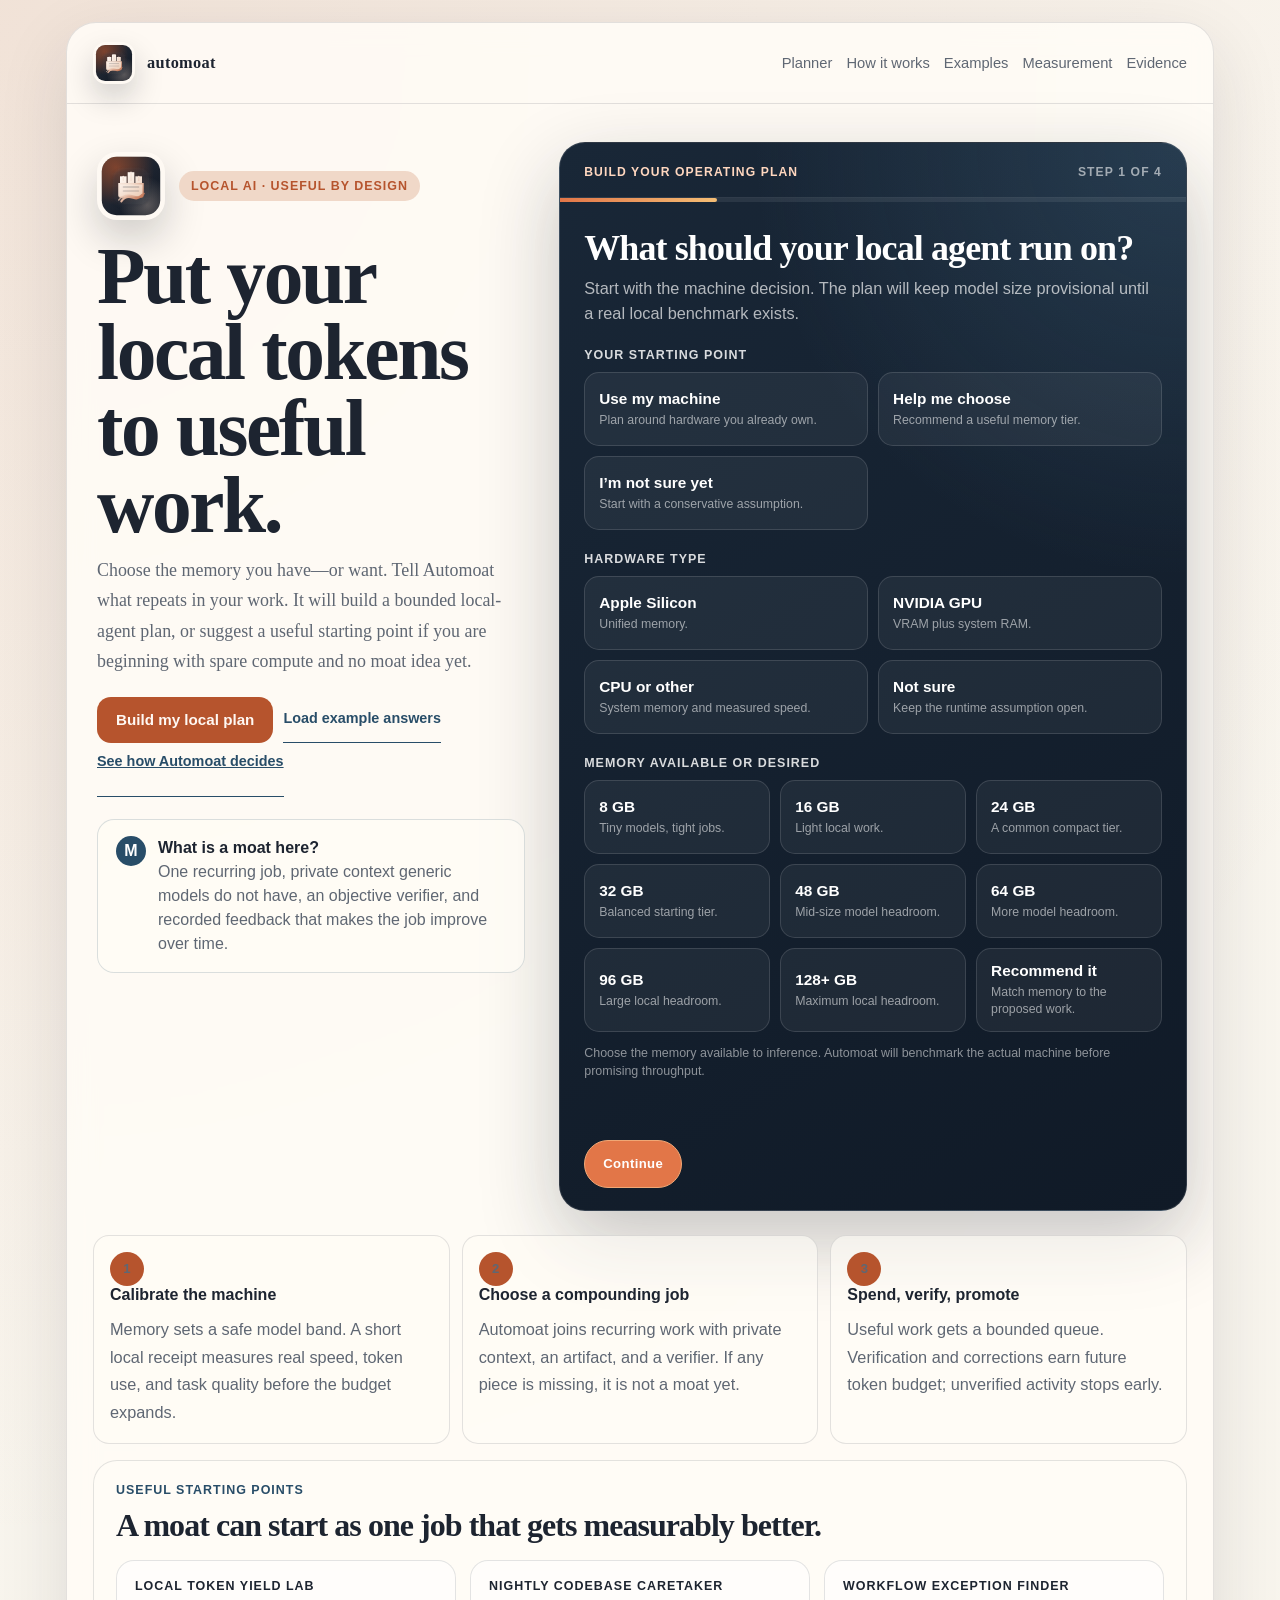
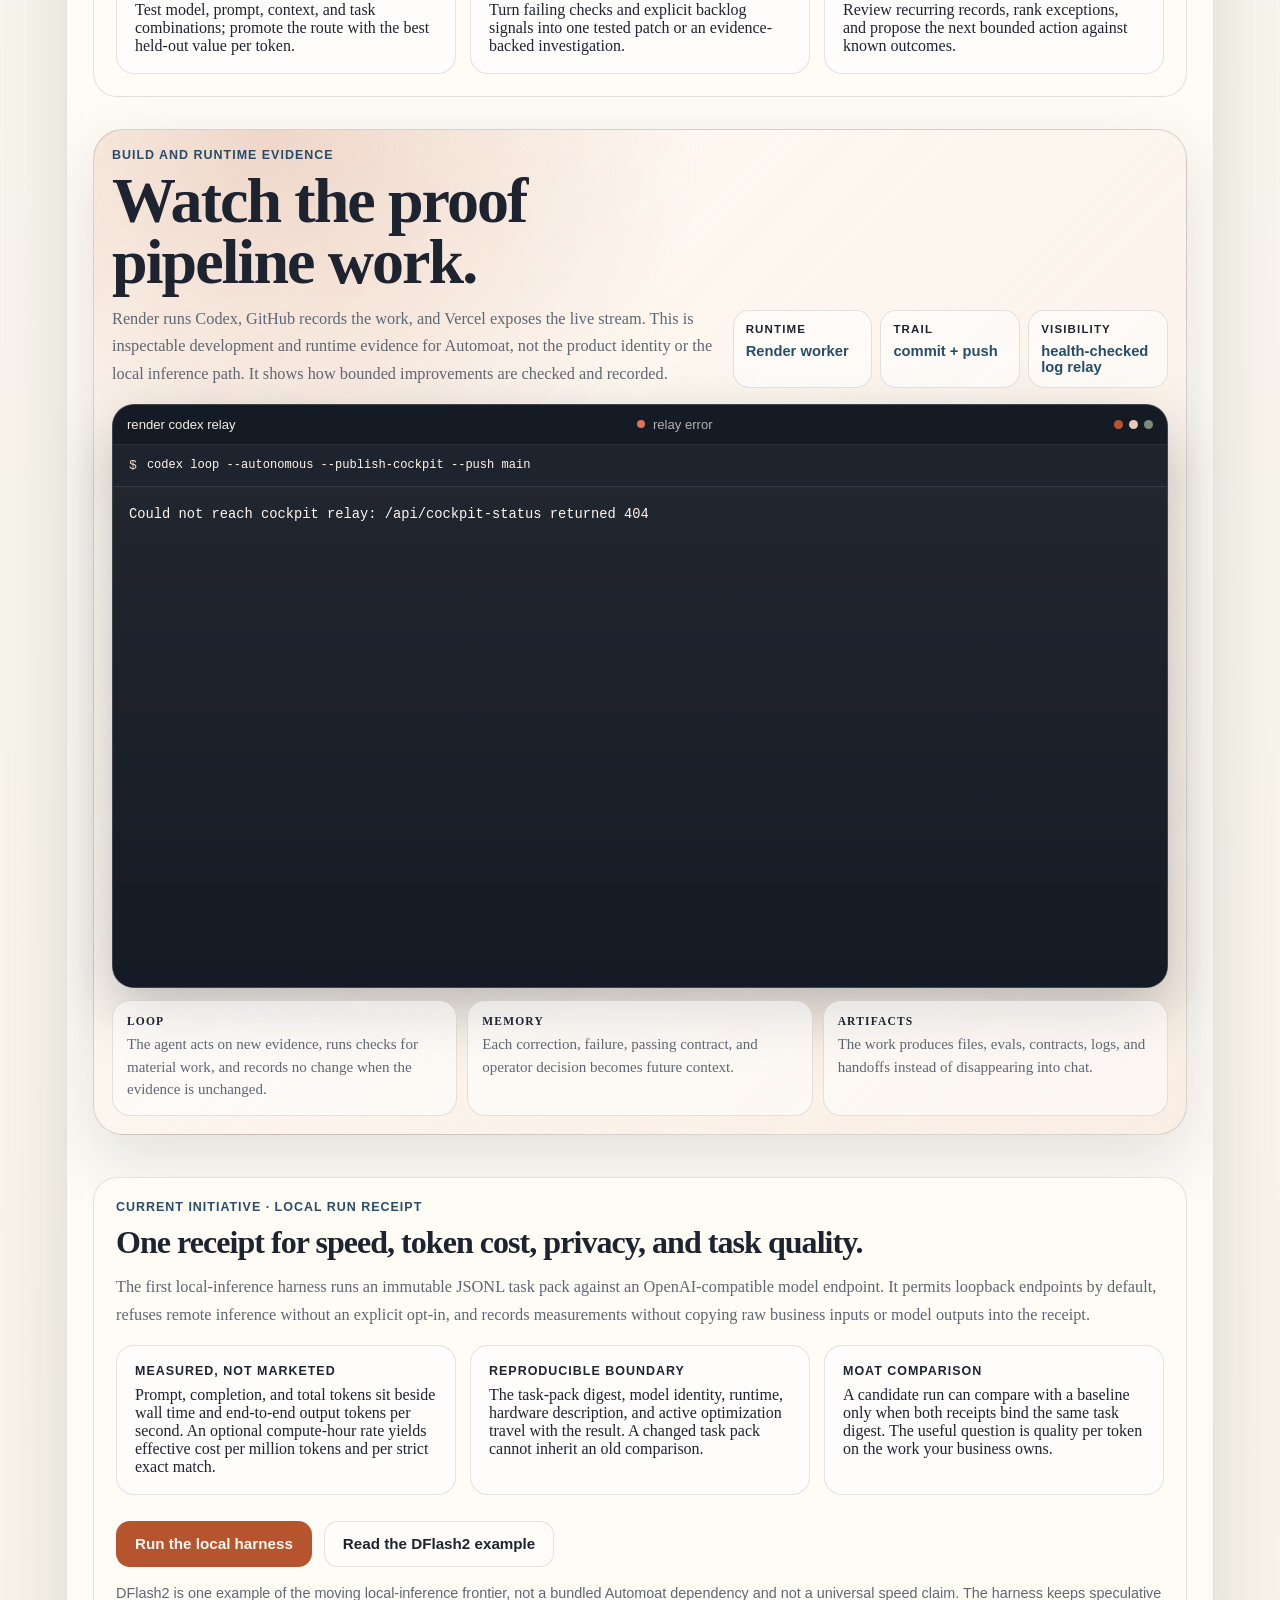
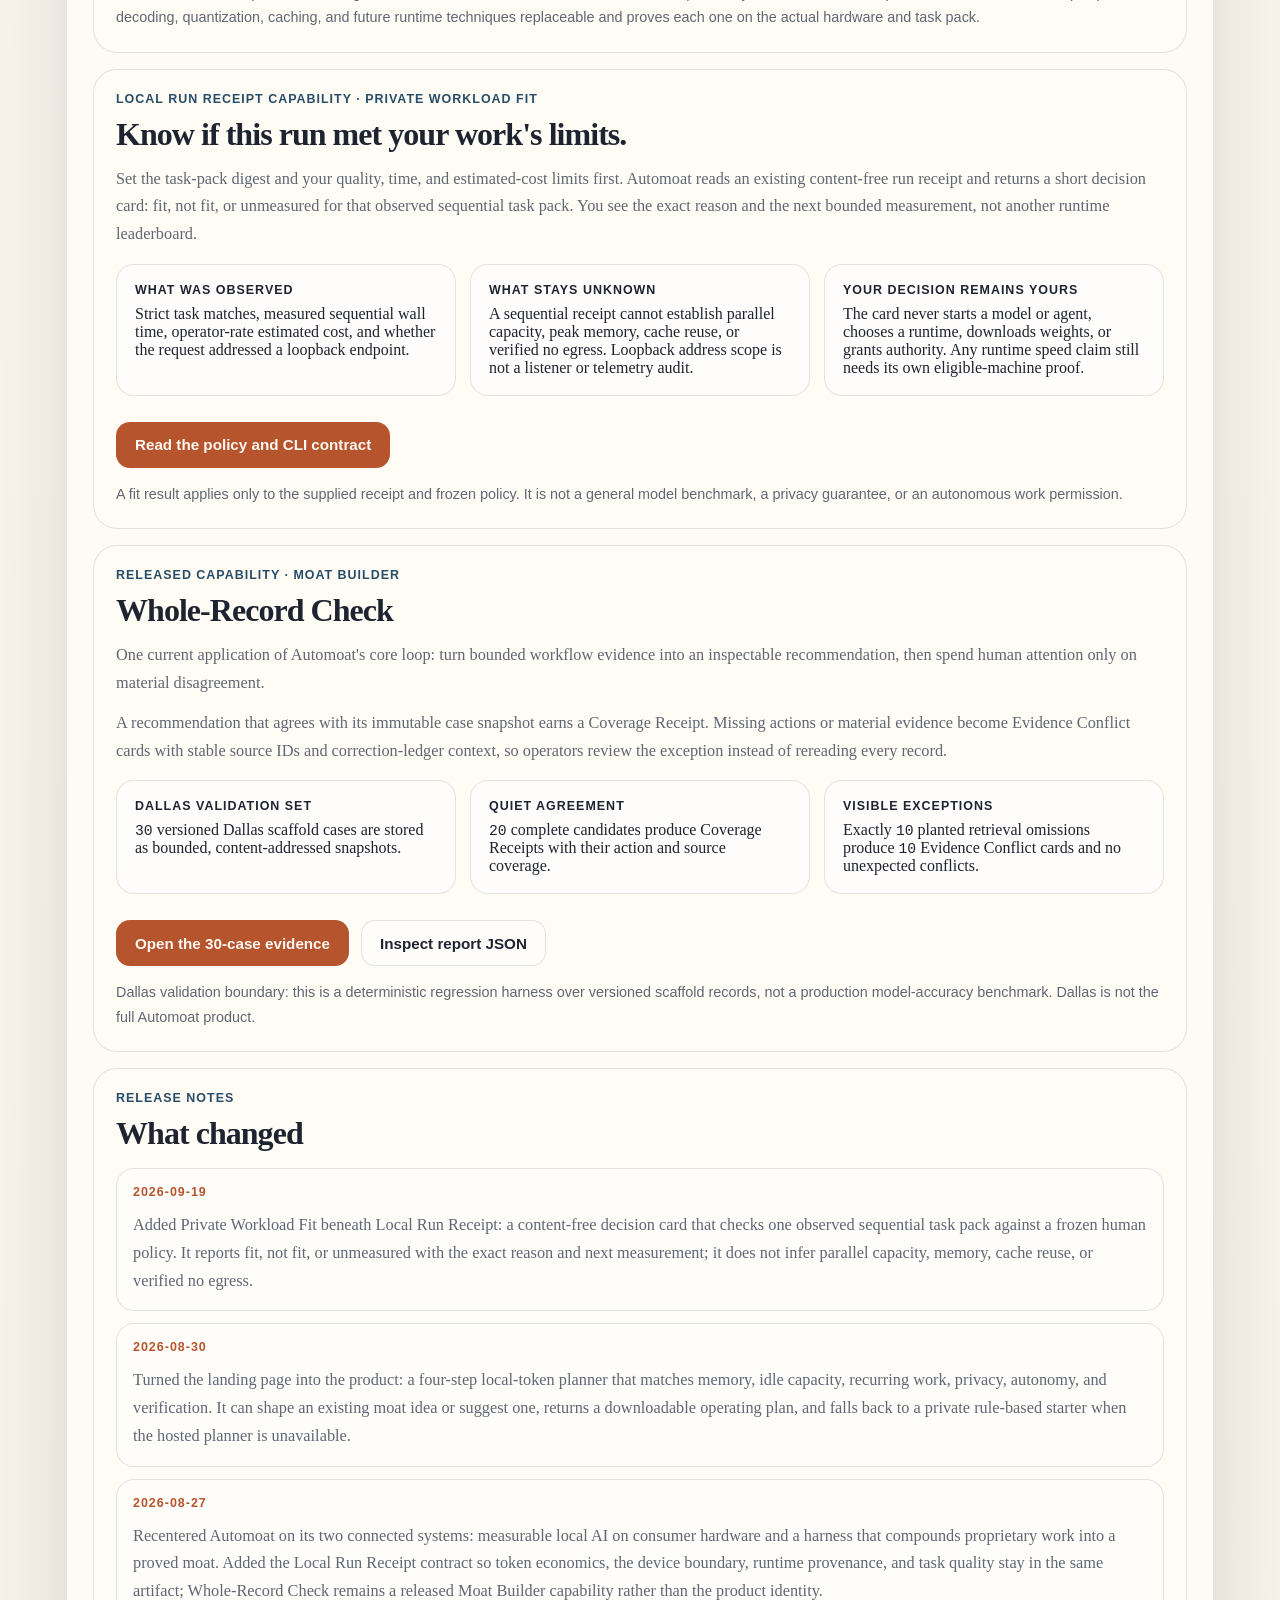
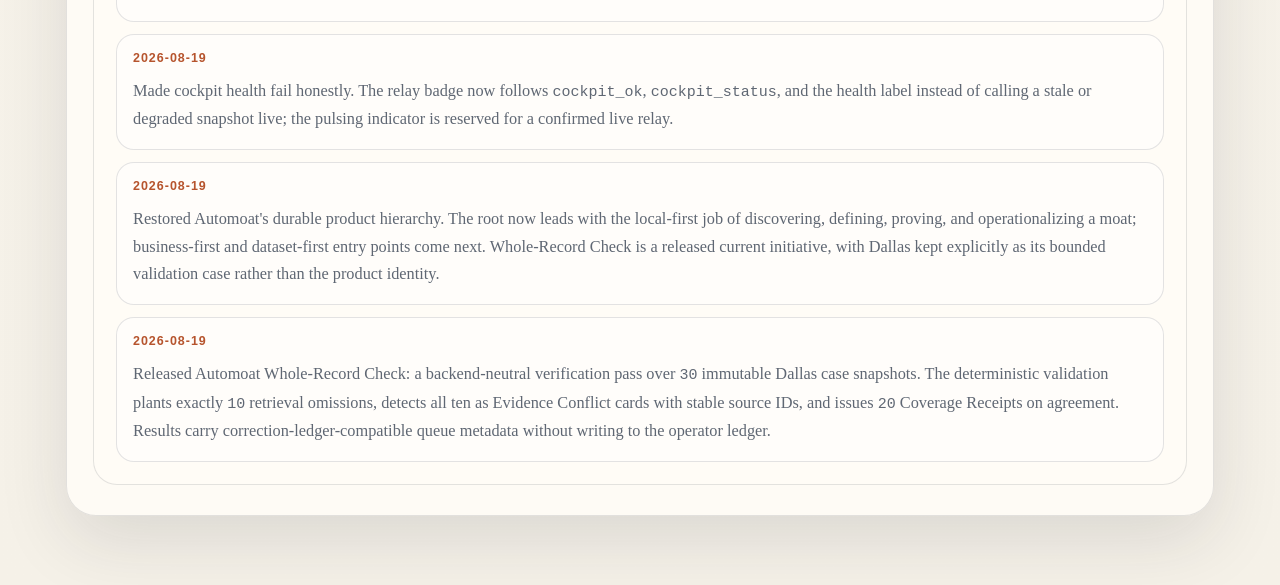
==== commit c65fe4c3: "feat: add Automoat private workload fit decision cards" ====
--- a/index.html
+++ b/index.html
@@ -1570,6 +1570,43 @@
             </p>
           </div>
 
+          <div class="section" id="private-workload-fit">
+            <div class="section-header">
+              <div class="kicker">Local Run Receipt capability · Private Workload Fit</div>
+            </div>
+            <h2>Know if this run met your work's limits.</h2>
+            <p>
+              Set the task-pack digest and your quality, time, and estimated-cost limits first.
+              Automoat reads an existing content-free run receipt and returns a short decision
+              card: fit, not fit, or unmeasured for that observed sequential task pack. You see
+              the exact reason and the next bounded measurement, not another runtime leaderboard.
+            </p>
+            <div class="artifact-grid">
+              <div class="artifact-card">
+                <span class="artifact-label">What was observed</span>
+                Strict task matches, measured sequential wall time, operator-rate estimated cost,
+                and whether the request addressed a loopback endpoint.
+              </div>
+              <div class="artifact-card">
+                <span class="artifact-label">What stays unknown</span>
+                A sequential receipt cannot establish parallel capacity, peak memory, cache reuse,
+                or verified no egress. Loopback address scope is not a listener or telemetry audit.
+              </div>
+              <div class="artifact-card">
+                <span class="artifact-label">Your decision remains yours</span>
+                The card never starts a model or agent, chooses a runtime, downloads weights, or
+                grants authority. Any runtime speed claim still needs its own eligible-machine proof.
+              </div>
+            </div>
+            <div class="hero-actions">
+              <a class="button button-primary" href="/docs/private-workload-fit.md">Read the policy and CLI contract</a>
+            </div>
+            <p class="footer-note">
+              A fit result applies only to the supplied receipt and frozen policy. It is not a
+              general model benchmark, a privacy guarantee, or an autonomous work permission.
+            </p>
+          </div>
+
           <div class="section" id="whole-record">
             <div class="section-header">
               <div class="kicker">Released capability · Moat Builder</div>
@@ -1619,6 +1656,15 @@
             </div>
             <h2>What changed</h2>
             <div class="timeline">
+              <div class="timeline-item">
+                <div class="timeline-meta">2026-09-19</div>
+                <p>
+                  Added Private Workload Fit beneath Local Run Receipt: a content-free decision
+                  card that checks one observed sequential task pack against a frozen human policy.
+                  It reports fit, not fit, or unmeasured with the exact reason and next measurement;
+                  it does not infer parallel capacity, memory, cache reuse, or verified no egress.
+                </p>
+              </div>
               <div class="timeline-item">
                 <div class="timeline-meta">2026-08-30</div>
                 <p>
